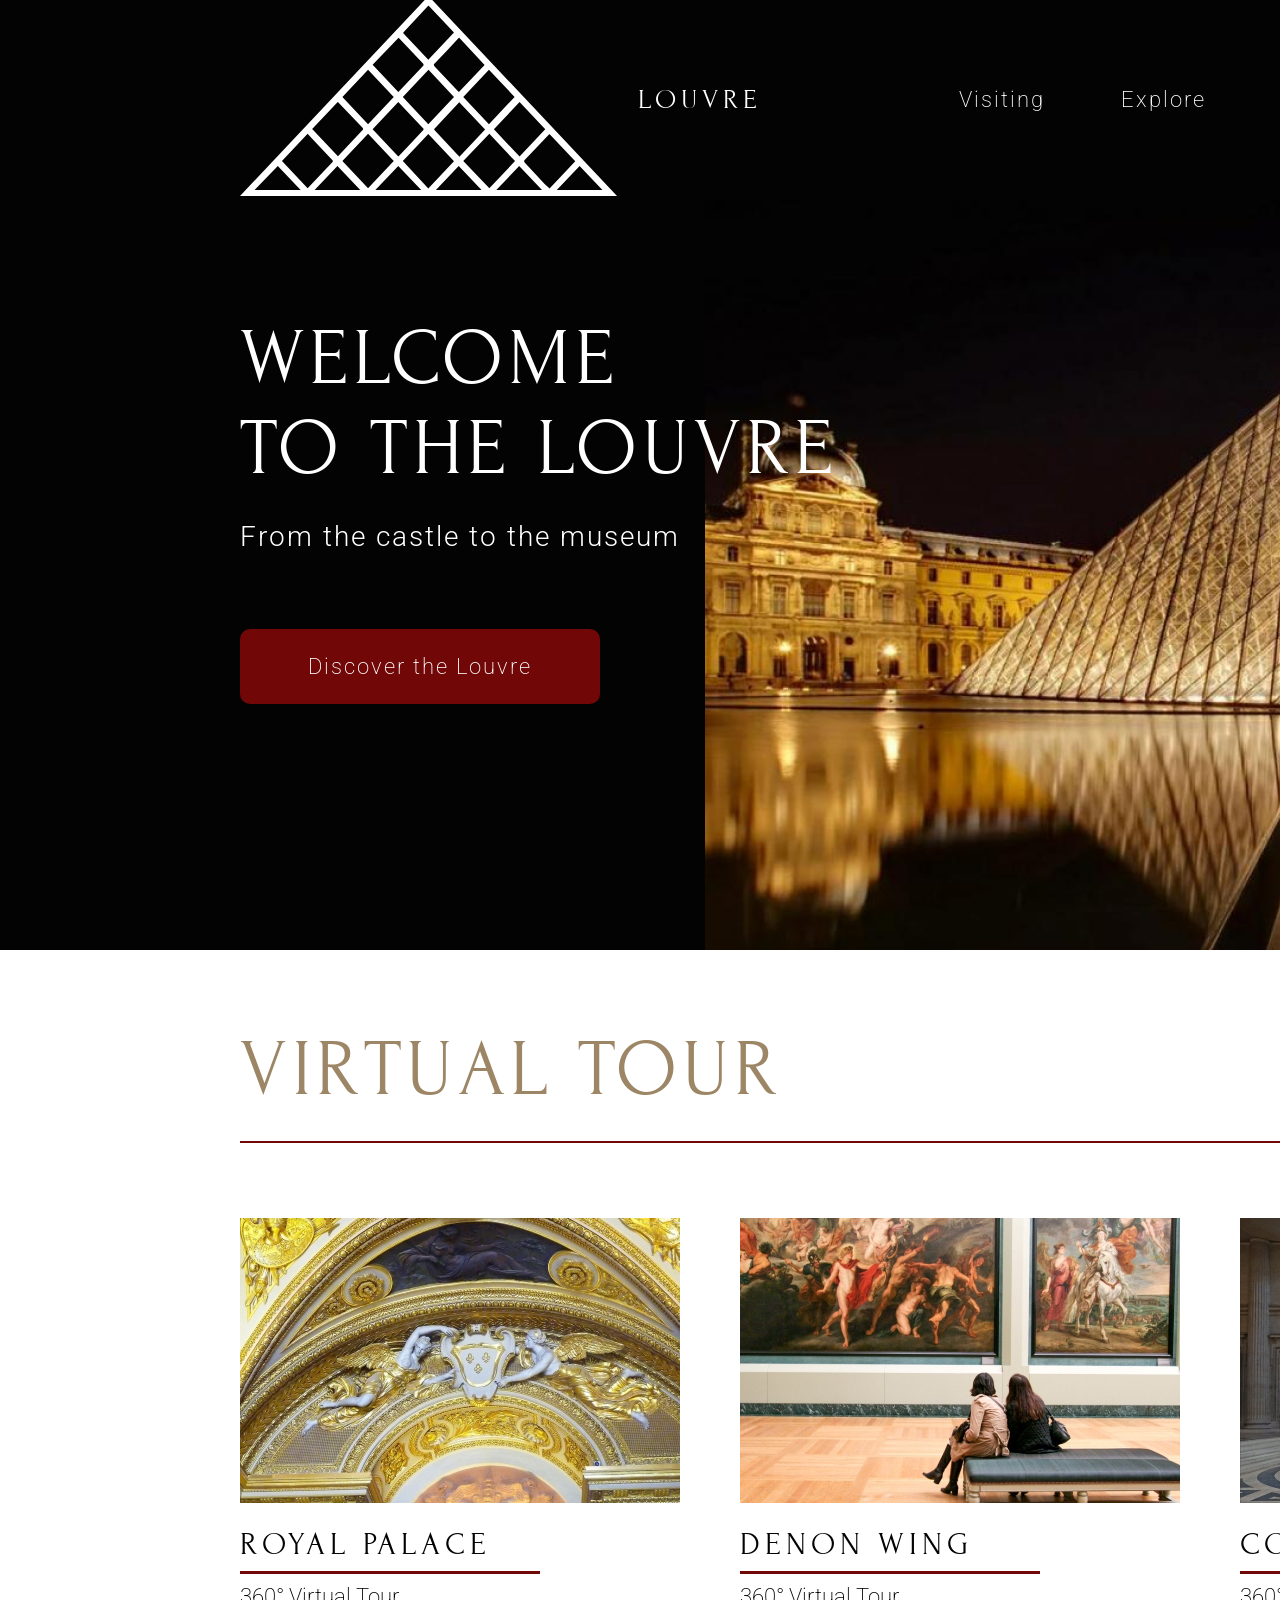
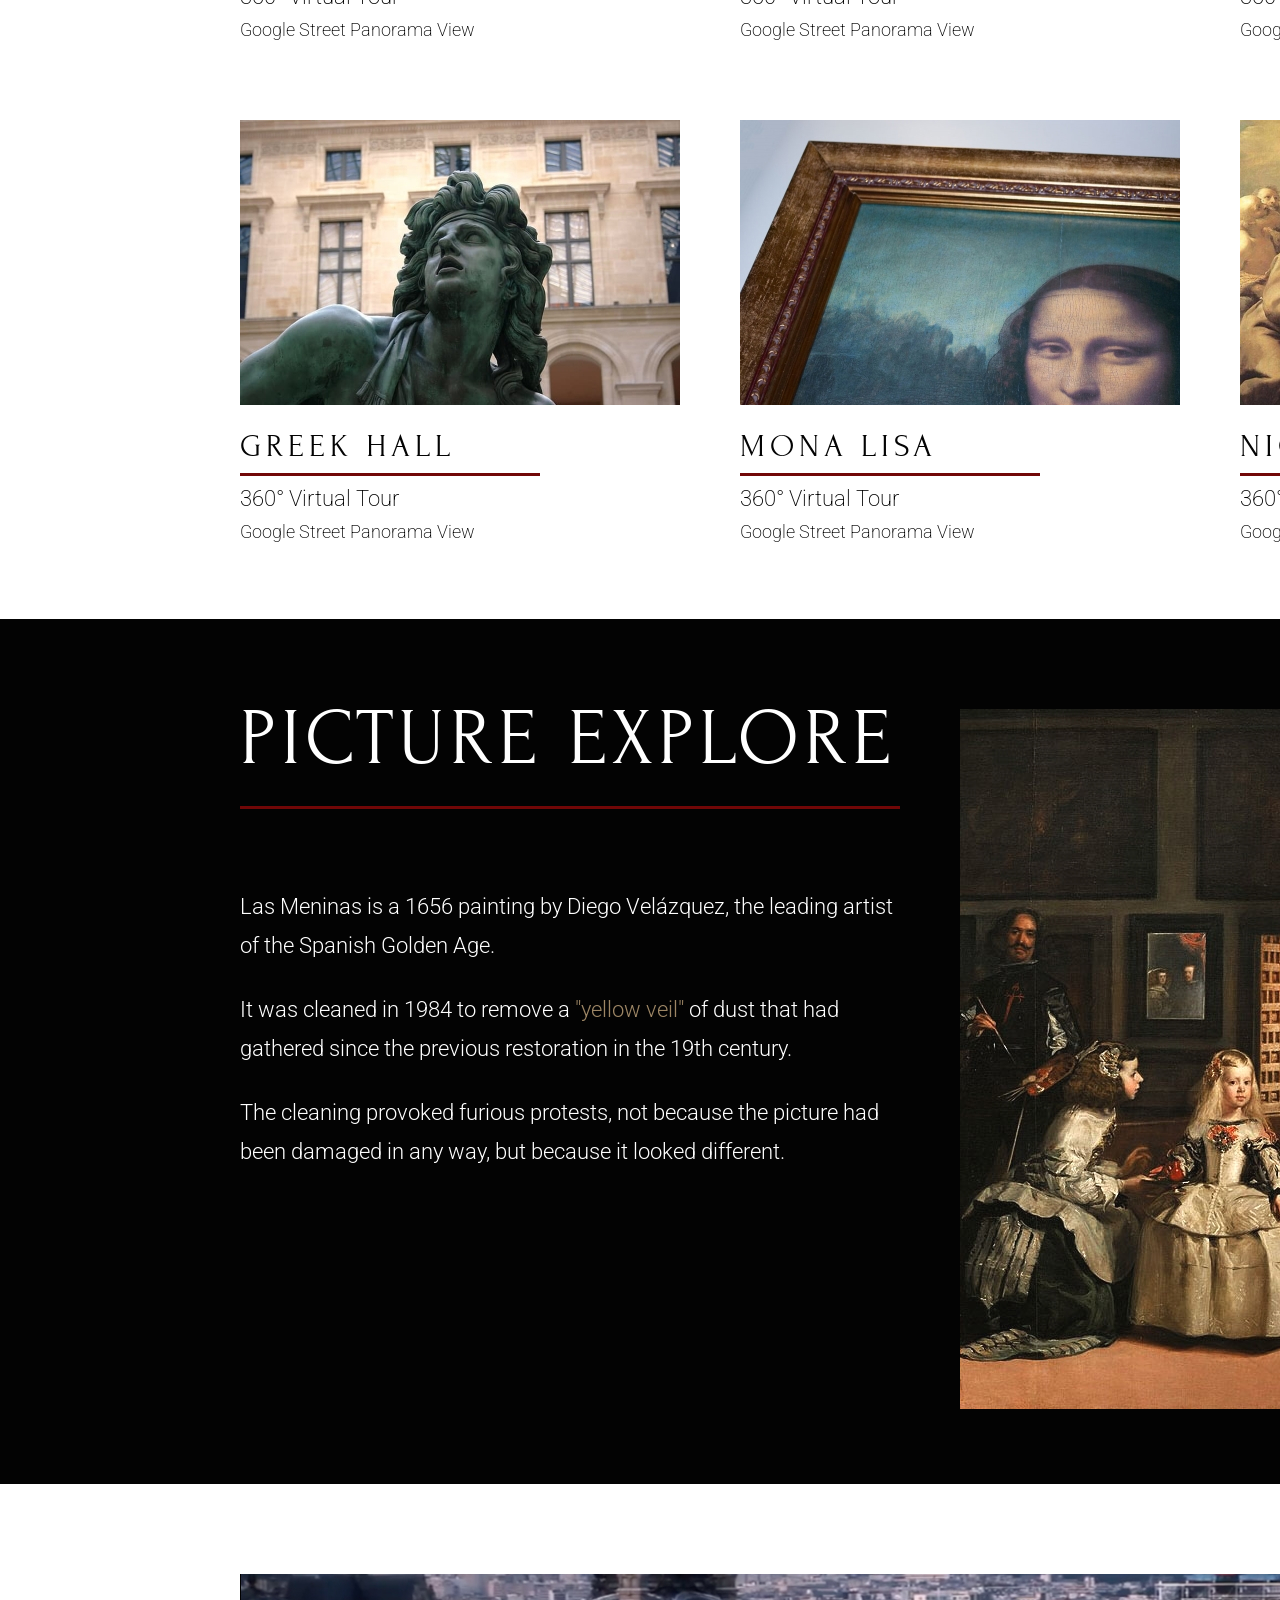
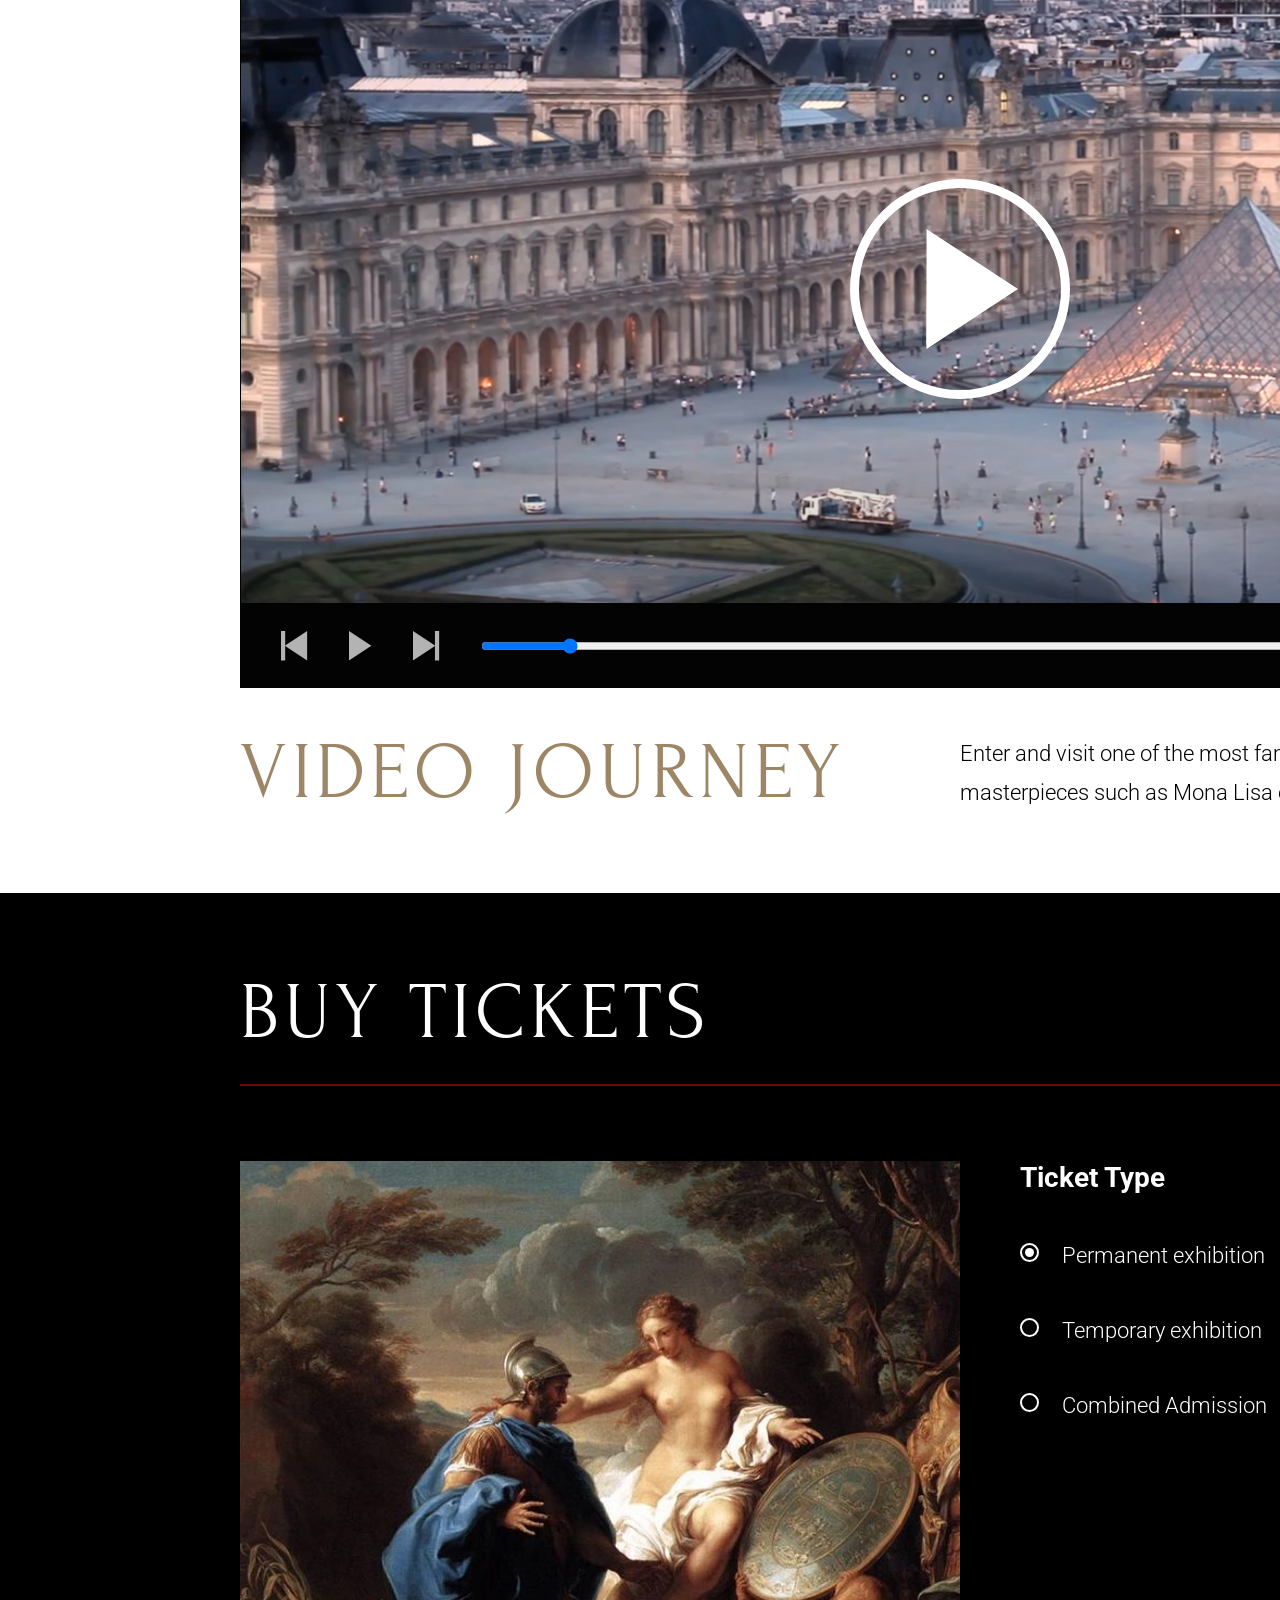
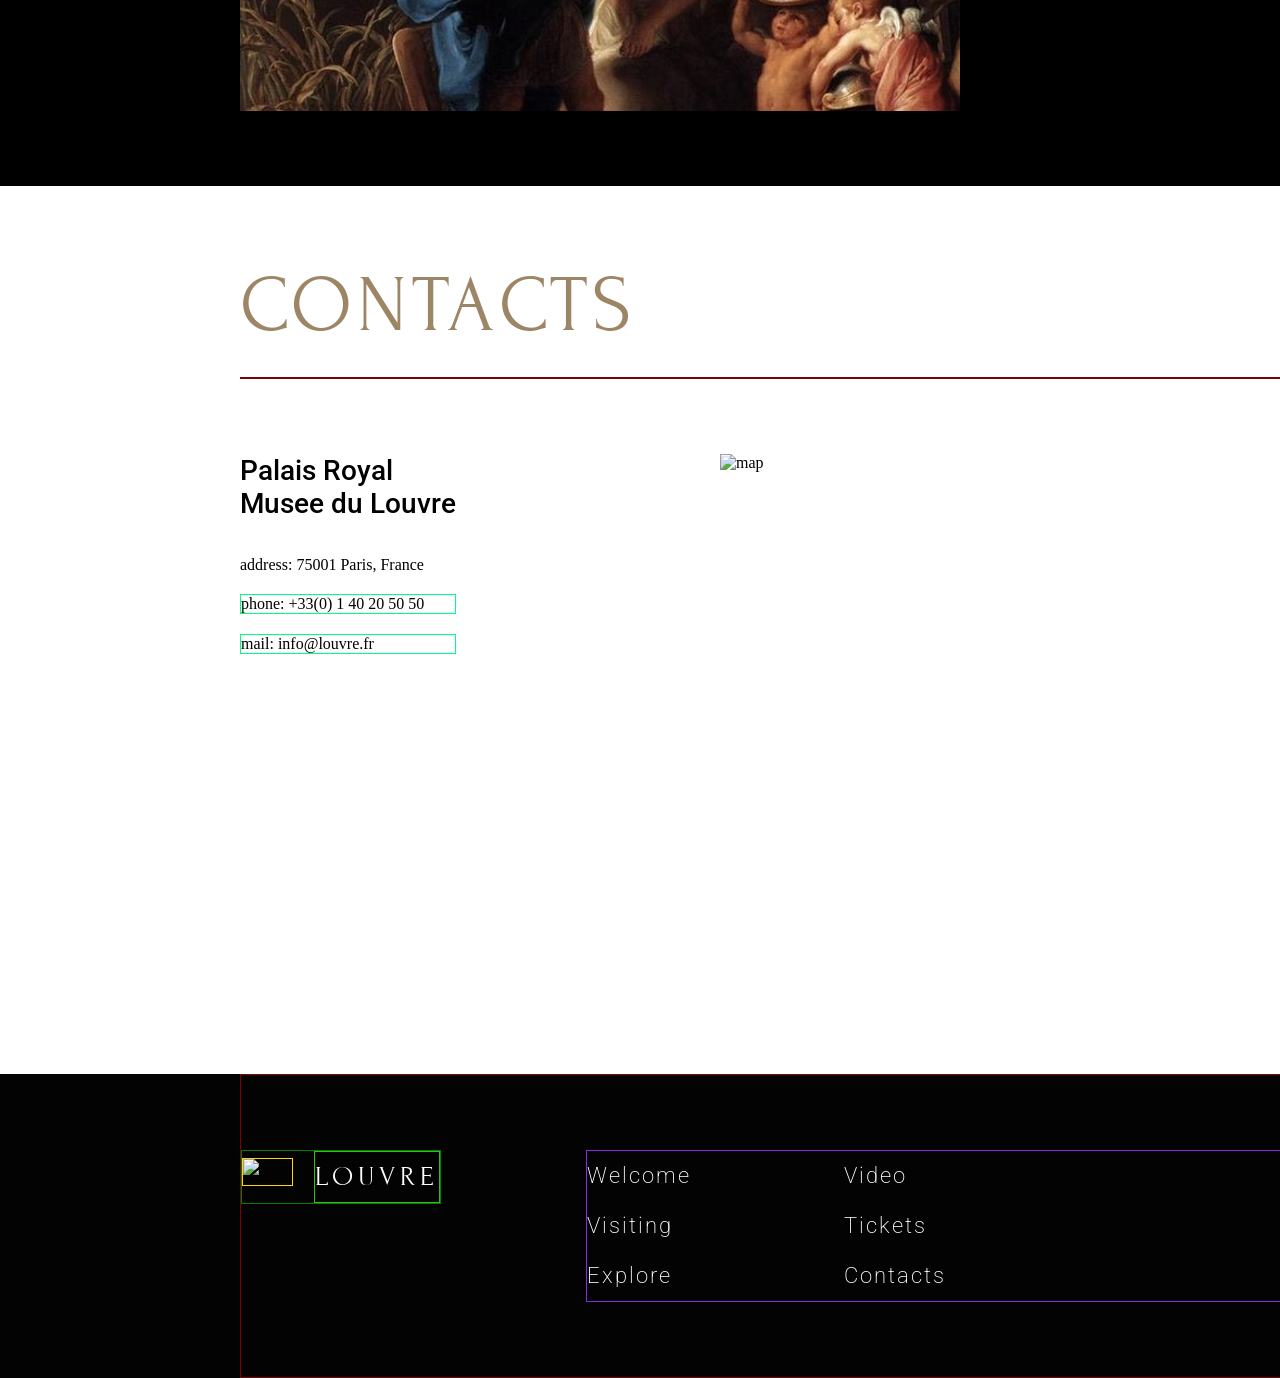
==== museum/index.html @ ba21b1f5 "Revert "Revert "feature: add progress bar & videocontrols"" This reverts commit cb0684a6bec712b46d8d" ====
<!DOCTYPE html>
<html lang="en">
<head>
    <meta charset="UTF-8">
    <meta http-equiv="X-UA-Compatible" content="IE=edge">
    <meta name="viewport" content="width=device-width, initial-scale=1.0">
    <title>Document</title>
    <link rel="stylesheet" href="style.css">
    <link rel="stylesheet" href="./script.js">
    <link rel="icon" href="./assets/favicon.svg">
    <link rel="preconnect" href="https://fonts.gstatic.com">
    <link href="https://fonts.googleapis.com/css2?family=Forum&display=swap" rel="stylesheet">
    <link href="https://fonts.googleapis.com/css2?family=Roboto:wght@100;200;300;500;700&display=swap" rel="stylesheet">
 
</head>
<body>
  <header >
      <div class="container">
          <div class="header-container-logo">
            <img src="./assets/svg/vector.svg" alt="img"></img> 
            <h1>louvre</h1>
            </div>
            <nav>
                <ul>
                    <li><a href="">Visiting</a></li>
                    <li><a href="">Explore</a></li>
                    <li><a href="">Video</a></li>
                    <li><a href="">Tickets</a></li>
                    <li><a href="">Contacts</a></li>
                </ul>
              </nav>
          </div>
      </div>
  </header>
    <main>
        <section class="welcome">
            <div class="container">
                <div class="welcome-left-block">
                    <div class="welcome-item">welcome</div>
                    <div class="to-the-louvre-item">to the louvre</div>
                    <div class="from-the-castle-item">From the castle to the museum</div>
                    <div class="button"><span>Discover the Louvre</span></div>
                </div>
            </div>       
                <div class="welcome-right-block"></div>
        </section>
        <section class="visiting">
            <div class="container">
                <div>
                    <h2 class="underline-title-long">virtual tour</h2>
                </div>
                <div class="visiting-virtual-tour">
                    <a href="royal-palace">
                        <img src="assets/img/visiting/Rectangle.jpg" alt="royal-palace">
                        <h3 class="underline-title-short">royal palace</h3>
                        <p>360° Virtual Tour</p>
                        <p>Google Street Panorama View</p>
                    </a>
                    <a href="denon-wing">
                        <img src="assets/img/visiting/Rectangle-1.jpg" alt="denon-wing">
                        <h3 class="underline-title-short">denon wing</h3>
                        <p>360° Virtual Tour</p>
                        <p>Google Street Panorama View</p>
                    </a>
                    <a href="colonnade-perrault">
                        <img src="assets/img/visiting/Rectangle-2.jpg" alt="colonnade-perrault">
                        <h3 >colonnade-perrault</h3>
                        <p>360° Virtual Tour</p>
                        <p>Google Street Panorama View</p>
                    </a>
                    <a href="greek-hall">
                        <img src="assets/img/visiting/Rectangle-3.jpg" alt="greek-hall">
                        <h3 class="underline-title-short">greek hall</h3>
                        <p>360° Virtual Tour</p>
                        <p>Google Street Panorama View</p>
                    </a>
                    <a href="mona-lisa">
                        <img src="assets/img/visiting/Rectangle-4.jpg" alt="mona-lisa">
                        <h3>mona lisa</h3>
                        <p>360° Virtual Tour</p>
                        <p>Google Street Panorama View</p>
                    </a>
                    <a href="night-palace">
                        <img src="assets/img/visiting/Rectangle-5.jpg" alt="night-palace">
                        <h3>night palace</h3>
                        <p>360° Virtual Tour</p>
                        <p>Google Street Panorama View</p>
                    </a>
                </div>
            </div>
        </section>
        <section class="explore">
            <div class="container">
                <div class="explore-container-text">
                    <h2  class="underline-title">picture explore</h2>
                    <p>
                        Las Meninas is a 1656 painting by Diego Velázquez, the leading artist of the Spanish Golden Age.
                    </p>
                    <p>
                        It was cleaned in 1984 to remove a <span>"yellow veil"</span> of dust that had gathered since the previous restoration in the 19th century.
                    </p>
                    <p>
                        The cleaning provoked furious protests, not because the picture had been damaged in any way, but because it looked different.
                    </p>
                </div>
                <div class="explore-container-img">
                    <img src="assets/img/pic_explore.jpg">
                </div>
            </div>
        </section>
        <section class="video">
            <div class="container">
                <div class="video-block">
                    <video src="./assets/video/video.mp4" poster="assets/img/video.jpg" control="controls">
                    </video>
                    <div class="video-block-icon-play">
                        <div class="video-block-icon-play-wraper">
                            <img src="./assets/svg/triangle_for_play_mp4.svg" alt="play">
                        </div>
                    </div>
                    <div class="video-block-controls">
                            <div class="back video-item">
                                <img src="./assets/svg/video_controls/triangle_back.svg" alt="triangle_back">
                            </div>
                            <div class="play video-item">
                                <img src="./assets/svg/video_controls/triangle_play.svg" alt="triangle_play">
                            </div>
                            <div class="forward video-item">
                                <img src="./assets/svg/video_controls/triangle_forward.svg" alt="triangle_forward">
                            </div>
                            <input type="range" value="10" min="0" max="100" step="1" class="progress video-item">
                            <div class="video-item">
                                <img src="./assets/svg/video_controls/volume_icon.svg" alt="volume_icon">
                            </div>
                            <input type="range" value="20" min="0" max="100" step="1" class="progress volume video-item">
                            <div class="fullscreen video-item">
                                <img src="./assets/svg/video_controls/fullscreen_icon.svg" alt="fullscreen_icon">
                            </div>
                    </div>
                    <div class="video-container-text">
                        <h2>video journey</h2>
                        <p>
                            Enter and visit one of the most famous museums in the world and enjoy masterpieces such as Mona Lisa or Hammurabi's Code
                        </p>
                    </div>
                </div>
            </div>
        </section>
        <section class="tickets">
            <div class="container">
                <h2 class="underline-title-long">buy tickets</h2>
                <div class="container-buy-tickets">
                    <img src="assets/img/pic_tickets.jpg" alt="pic_tickets">
                    <div class="container-buy-tickets-radio">
                    <p>Ticket Type</p>
                        <label class="container-buy-tickets-radio-container">Permanent exhibition
                            <input type="radio" checked="checked" name="radio">
                            <span class="checkmark"></span>
                        </label>
                        <label class="container-buy-tickets-radio-container">Temporary exhibition
                            <input type="radio" name="radio">
                            <span class="checkmark"></span>
                        </label>
                        <label class="container-buy-tickets-radio-container">Combined Admission
                            <input type="radio" name="radio">
                            <span class="checkmark"></span>
                        </label>
                    </div>
                    <div class="container-buy-tickets-amount">
                        <p>Amount</p>
                        <div class="input-tickets-amount-wrap">
                            <p class="container-buy-tickets-amount-age">Basic 18+</p>
                            <div class="input-tickets">
                                <div class="input-tickets-1"><span>-</span></div>
                                <div class="input-tickets-1"><span>1</span></div>
                                <div class="input-tickets-1"><span>+</span></div>
                            </div>
                        </div>
                        <div class="input-tickets-amount-wrap">
                            <p class="container-buy-tickets-amount-age senior">Senior 65+</p>
                            <div class="input-tickets">
                                <div class="input-tickets-1"><span>-</span></div>
                                <div class="input-tickets-1"><span>1</span></div>
                                <div class="input-tickets-1"><span>+</span></div>
                            </div>
                        </div>
                        <p class="container-buy-tickets-amount-total">Total €220</p>
                    </div>
                </div>
            </div>
        </section>
        <section class="contacts">
            <div class="container">
                <h2 class="underline-title-long">Contacts</h2>
                <div class="contacts-container-wrap">
                    <div class="contacts-container-adress">
                        <p class="contacts-container-adress-heading">Palais Royal</p>
                        <p class="contacts-container-adress-heading">Musee du Louvre</p>
                        <p class="contacts-container-adress-text">address: 75001 Paris, France</p>
                        <p class="contacts-container-adress-text">phone: +33(0) 1 40 20 50 50</p>
                        <p class="contacts-container-adress-text">mail: info@louvre.fr</p>
                    </div>
                    <div class="contacts-container-map">
                        <img src="/assets/img/map.jpg" alt="map">
                    </div>
                </div>
            </div>
        </section>
    </main>
</body>
    <footer>
        <div class="container">
            <div class="footer-container-wraper">
                <div class="footer-container-logo">
                    <img src="/assets/svg/vector.svg" alt="img"></img>
                    <p class="footer-container-logo-text">louvre</p>
                </div>
                <div class="footer-container-nav">
                    <ul class="footer-container-nav-item-1">
                        <li><a href="">Welcome</a></li>
                        <li><a href="">Visiting</a></li>
                        <li><a href="">Explore</a></li>
                    </ul>
                    <ul class="footer-container-nav-item-2">
                        <li><a href="">Video</a></li>
                        <li><a href="">Tickets</a></li>
                        <li><a href="">Contacts</a></li>
                    </ul>
                <div class="footer-socials">
                    <ul>
                        <li>
                            <a href="#" class="footer-socials-icons">
                                <img src="./assets/svg/socials/Vector-youtube.svg" alt="Youtube">
                            </a>
                        </li>
                        <li>
                            <a href="#" class="footer-socials-icons">
                                <img src="./assets/svg/socials/Vector-instagram.svg" alt="Instagram">
                            </a>
                        </li>
                        <li>
                            <a href="#" class="footer-socials-icons icons">
                                <img src="./assets/svg/socials/Vector-facebook.svg" alt="Facebook">
                            </a>
                        </li>
                        <li>
                            <a href="#" class="footer-socials-icons">
                                <img src="./assets/svg/socials/Vector-twitter.svg" alt="Twitter">
                            </a>
                        </li>
                        <li>
                            <a href="#" class="footer-socials-icons">
                                <img src="./assets/svg/socials/Vector-pinterest.svg" alt="Pinterest">
                            </a>
                        </li>
                    </ul>

                </div>
            </div>
        </div>
    </footer>
</html>
---- museum/style.css ----
/* 
Лучший ответ: 
shift + alt + A */

* {
    margin: 0;
    padding: 0;
}
/* @font-face{
  font-family: Roboto;
  src: url(assets/fonts/Forum/Forum.ttf);
}
@font-face {
  font-family: Roboto;
  src: url("assets/fonts/Forum/Forum.ttf");
  font-weight: 100;
} */
@import url('https://fonts.googleapis.com/css2?family=Forum&display=swap');


html{
  scroll-behavior: smooth;
}

h1{
  margin: auto 0 auto 21px;
  font-family: Forum;
  color: #FFFFFF;
  font-weight: 400;
  font-size: 28px;
  letter-spacing: 5px;
  line-height: 50px;
  text-transform: uppercase;
}
h2{
  font-family: Forum;
  font-style: normal;
  font-weight: normal;
  font-size: 80px;
  line-height: 90px;
  letter-spacing: 5px;
  text-transform: uppercase;
  margin: 75px 0 103px 0;
}
a{
  text-decoration: none;
  color: #FFFFFF;
}
.container{
  margin: 0 auto;
  
  max-width: 1440px;
}
ul li{
  list-style: none;
}
body{
    width: 1920px;
    display: flex;
    flex-direction: column;
    text-align: center;

}
header{
  height: 200px;
  display: flex;
  flex-direction: row;
  background-color: #030303; 
  
  /* margin-top: -1px; */
}
header .container{
  display: flex;
  flex-direction: row;
}

.header-container-logo{
  display: flex;
  flex-direction: row;
  
}
.header-container-logo img{
  position: relative;
  bottom: 4px;
}
.logo{
  /* margin-left: 240px; */
  width: 49px;
  height: 26px;
  position: relative;
  bottom: 5px;
  border: 1px solid gold;
}

nav{
  display: flex;
  margin-left: 525px;
  align-items: center;
}
 nav > ul{
  list-style-type: none;
  font-family: Roboto;
  color: #FFFFFF;
  font-weight: 200;
  font-size: 22px;
  /* border: 1px solid blue; */
  line-height: 50px;
  display: flex;
  justify-content: space-between;
}

nav > ul > li{
  display: inline;
  margin-left: 76px;
  /* margin-left: 65px; */
  letter-spacing: 2px;
  

}
.header-container-logo ul li{
   margin-left: -0.25em;
}
ul li:first-child { 
  margin-left: 0;
}

/* <!------------ welcome-section -------------> */

.welcome{
  width: 100%;
  margin: 0 auto;
  background-color:#030303;
}

.welcome-left-block{

  font-family: Forum;
  color: #FFFFFF;
  text-align:left;
  font-weight: 400;
  font-size: 80px;
  font-style: normal;
  line-height: 90px;
  letter-spacing: 5px;
  text-transform: uppercase;
  padding-top: 114px;
  position: absolute;
}

.from-the-castle-item{
  font-family: Roboto;
  color: #FFFFFF;
  text-align:left;
  margin-top: 26px;
  font-weight: 300;
  font-size: 28px;
  letter-spacing: 2px;
  line-height: 33px;
  text-transform: none;
}
.container .button{
  width: 360px;
  height: 75px;
  cursor: pointer;
  font-family: Roboto;
  color: #FFFFFF;
  text-align: center;
  font-weight: 200;
  font-style: normal;
  font-size: 22px;
  line-height: 75px;
  letter-spacing: 2px;
  text-transform: none;
  background-color: #710707;
  border-radius: 10px;
  margin-top: 76px;
}

.welcome-right-block{
  /* width: 705px; */
  width: 1215px;
  height: 750px;
  background-image: url("assets/img/background.jpg");
  background-repeat: no-repeat;
  /* background-position: 705px right; */
  font-family: Roboto;
  color: #FFFFFF;
  margin-left: 705px;
}
.container{
  margin: 0 auto;
  width: 1440px;
  max-width: 1440px;
  display: flex;
  flex-direction: column;

}
.container div{
  text-align: left ;
}

/* section VIRTUAL TOUR */
.visiting .container{
  margin-bottom: 74px;
}
.visiting .container h2 {
  color: #9D8665;
}
.visiting-virtual-tour{
  justify-content: space-between;
  display: flex;
  row-gap: 77px ;
  flex-wrap: wrap;
  width: 1440px;
}

.visiting-virtual-tour div{
  
  height: 440px;
  width: 285px;
  flex-basis: 285px;
  
}
.underline-title-long{
  width: 100%;
  
  position: relative;
  text-align: left;
}
.underline-title-long::after{
  position: absolute;
  content: "";
  height: 2px;
  left: 0px;
  right: 0px;
  bottom: -28px;
  background-color: #710707; 
}
.visiting-virtual-tour a{
  color: #030303;
  text-transform: uppercase;
  font-family: Forum;
  font-style: Regular;
  font-size: 32px;
  line-height: 35px;
  line-height: 100%;
  vertical-align: Top;
  letter-spacing: 5px;
}
.visiting-virtual-tour p{
  margin-top: 22px;
  text-transform: none;
  font-family: Roboto;
  font-size: 22px;
  font-style: normal;
  font-weight: 200;
  line-height: 26px;
  letter-spacing: 0em;
  text-align: left;
}
.visiting-virtual-tour a p:last-child{
  font-size: 18px;
  margin-top: 7px;
}
.visiting-virtual-tour h3{
  margin-top: 18px;
  position: relative;
  font-family: Forum;
  font-size: 32px;
  font-style: normal;
  font-weight: 400;
  line-height: 35px;
  letter-spacing: 5px;
  
}
.visiting-virtual-tour h3:after{
  display: block;
  content: "";
  width: 300px;
  height: 3px;
  margin-top: 9px ;
  position: absolute;
  background-color: #710707;

}
.ul li{
  float: left;
  width: 40%;
}

/* section PICTURE EXPLORE */

.explore{
  background-color: #030303;
}

.explore .container{
  display: flex;
  flex-direction: row;
  justify-content: right;
  line-height: 38px;
}
.explore-container-text{
  line-height: 39px;
}
.explore-container-text h2{
  color: #FFFFFF;
}
.explore-container-text span{
  color: #9D8665;
}
.underline-title {
  position: relative;
  width: 660px;
}
.underline-title::after {
  content: "";
  position: absolute;
  bottom: -25px;
  left: 0;
  right: 0;
  height: 3px;
  background-color: #710707;
}

.explore-container-text p{
  padding-right: 61px;
  margin-bottom: 25px;
  font-family: Roboto;
  font-size: 22px;
  font-style: normal;
  font-weight: 300;
  letter-spacing: 0em;
  text-align: left;
  color: #FFFFFF;
}
.explore-container-img{
  height: 700px;
  width: 720px;
  margin: 90px 0 75px 0;

}

/* section VIDEO */
.video .container{
  margin-top: 90px; 
 /*  margin-bottom: 75px; */
}
.video-block{
  width: 100%;
  position: relative;
  font-size: 0;
/*   height: calc(629px + 85px); */
}
.video-block-icon-play{
  display: flex;
  justify-content: space-around;
  align-items: center;
  position: absolute;
  margin-top: -629px;
  /* margin-top: -632px; */
  height: 629px;
  width: 100%;
}

/* controls for video */

.video-block-controls{
  width: 100%;
  height: 85px;
  background-color: #030303;
  display: flex;
  align-items: center;
  flex-direction: row;
  font-size: 0;
}
.video-block-controls .video-item{
  margin-left: 41px;
}
.video-item:hover{
  filter: brightness(150%);
}
.progress {
  width: 810px;
  background: linear-gradient(to right, #82CFD0 0%, #82CFD0 40%, #fff 40%, #fff 100%);
  border: solid 2px #82CFD0;
  border-radius: 8px;
  height: 8px;
  
  outline: none;
  transition: background 450ms ease-in;

  /* -webkit-appearance: none; */
}

.progress::-webkit-slider-thumb {
  width: 15px;
  height: 15px;
  border-radius: 50%;
  -webkit-appearance: none;
  cursor: ew-resize;
  background: #434343;
}
.volume{
  width: 155px;
  margin-left: 48px;
}
.fullscreen{
  margin-left: 48px;
}
.video-block-icon-play-wraper{
  position: static;
  display: flex;
  justify-content: center;
  align-items: center;
  width: 220px;
  height: 220px;
  border-radius: 50%;
  box-sizing: border-box;
  border: 9px solid #FFFFFF;
}

.video-block-icon-play-wraper img{
  position: relative;
  left: 12px;
}
.video-container-text{
  display: flex;
  flex-direction: row;
  justify-content: space-between;
  margin-top: 40px;
  margin-bottom: 75px;
}
.video .container .video-container-text h2{
  margin: 0;
  color:#9D8665;
}

.video-container-text p {
  font-family: Roboto;
  font-size: 22px;
  font-style: normal;
  font-weight: 300;
  line-height: 39px;
  letter-spacing: 0em;
  text-align: left;
  margin: auto 0;
  width: 50%;
}
.tickets {
  background-color: black;
}
.container h2{
  color: #FFFFFF;
}
.container-buy-tickets{
  display: flex;
  flex-direction: row;
}
.container-buy-tickets img{
  width: 720px;
  height: 550px;
  margin-bottom: 75px;
}

.container-buy-tickets p{
  font-family: Roboto;
  font-size: 28px;
  font-style: normal;
  font-weight: 700;
  line-height: 33px;
  letter-spacing: 0em;
  text-align: left;
}

 /* radio-button */

.container-buy-tickets-radio{
  margin-left: 60px;
  color: #FFFFFF;
  padding-right: 215px;
}

.container-buy-tickets-radio-container{
  display: inline-block;
  position: relative;
  padding-left: 42px;
  margin-top: 49px;
  cursor: pointer;
  font-family: Roboto;
  font-size: 22px;
  font-style: normal;
  font-weight: 300;
  line-height: 26px;
  text-align: left;
  
}

.container-buy-tickets-radio-container input{
  position: absolute;
  opacity: 0;
  cursor: pointer;
}

.checkmark{
  position: absolute;
  top: 0px;
  left: 0px;
  height: 15px;
  width: 15px;
  background-color: #030303;
  border: 2px solid #FFFFFF;
  border-radius: 50%;
}

.container-buy-tickets-radio-container:hover input ~ .checkmark{
  background-color: rgb(50, 50, 50);
}
.container-buy-tickets-radio-container input:checked ~ .checkmark{
  background-color: #030303;
}
.checkmark:after{
  content: "";
  position: absolute;
  display: none;
}
.container-buy-tickets-radio-container input:checked ~.checkmark:after{
  display: block;
}

.container-buy-tickets-radio-container .checkmark::after {
  top: 3px;
	left: 3px;
	width: 9px;
	height: 9px;
	border-radius: 50%;
	background: #FFFFFF
}

.container-buy-tickets-amount{
  display: flex;
  flex-direction: column;
  /* align-items: flex-end; */
  position: relative;
  width: 175px;
  /* margin-left: 215px; */
  
  color: #FFFFFF;
  cursor: pointer;
  font-family: Roboto;
  font-size: 22px;
  font-style: normal;
  font-weight: 300;
  line-height: 26px;
  text-align: left;
}
.input-tickets-amount-wrap{
  display: flex;
  flex-direction:column ;
  align-items: flex-end;
}
.container-buy-tickets-amount > p{
  font-family: Roboto;
  font-size: 28px;
  font-style: normal;
  font-weight: 700;
  line-height: 33px;
  letter-spacing: 0em;
  text-align: right;
}
.container-buy-tickets-amount-age {
  width: 100%;
  margin-left: 20px;
}
p.container-buy-tickets-amount-age {
  font-family: Roboto;
  font-size: 22px;
  font-style: normal;
  font-weight: 300;
  line-height: 26px;
  letter-spacing: 0em;
  
  margin-top: 11px;
  text-align: left;
}
p.senior{
  margin-top: 35px;
}
.input-tickets{
  display: flex;
  flex-direction: row;
  justify-content: space-between;
  align-items: center;
  width: 150px;
  height: 50px;
  margin-top: 14px;
  padding: 0 14px 0 14px;
  border: 3px solid #FFFFFF;
  box-sizing: border-box;
}
.container-buy-tickets-amount-total{
  margin-top: 50px;
  letter-spacing: 2px;
}
.container-buy-tickets-amount-button{
  width: 175px;
  height: 50px;
  margin-top: 50px;
  background-color: #FFFFFF;
}

/* contacts */

.contacts .container h2{
  color:#9D8665;
}
.contacts-container-wrap{
  display: flex;
  flex-direction: row;
  justify-content: space-between;
  
}

.contacts-container-adress-heading{
  font-family: Roboto;
  font-size: 28px;
  font-style: normal;
  font-weight: 500;
  line-height: 33px;
  letter-spacing: 0em;
  text-align: left;
}
.contacts-container-adress-text {
  margin-top: 36px;
}
.contacts-container-adress-text ~ p{
  margin-top: 20px;
  border: 1px solid springgreen;
}
.contacts-container-map{
  width: 960px;
  height: 620px;
}
/* footer */
footer{
  background-color: #030303;
}
.footer-container-wraper {
  background-color:#030303;
  display: flex;
  flex-direction: row;
  align-items: flex-start;
  padding: 75px 0 75px 0;
  border: 1px solid rgb(128, 0, 0);

}
.footer-container-nav{
  display: flex;
  flex-direction: row;
  
  font-family: Roboto;
  font-size: 22px;
  font-style: normal;
  font-weight: 200;
  line-height: 50px;
  letter-spacing: 2px;
  text-align: left;
  color: #FFFFFF;
  border: 1px solid red;
  
}
.footer-container-logo{
  
  display: flex;
  flex-direction: row;
  align-items: center;
  justify-content: flex-start;
  font-family: Forum;
  font-size: 28px;
  font-style: normal;
  font-weight: 400;
  line-height: 50px;
  letter-spacing: 5px;
  text-align: left;
  color: #FFFFFF;
  text-transform: uppercase;
  border: 1px solid green;
}
.footer-container-logo-text{
  border: 1px solid rgb(53, 190, 25);
  margin-left: 21px;
}
.footer-container-logo img {
  border: 1px solid gold;
  width: 49px;
  height: 26px;
  line-height: 50px;
  position: relative;
  bottom: 5px;
}
.footer-container-nav {
  margin-left: 145px;
  border: 1px solid blueviolet
}
.footer-container-nav-item-2 {
  margin-left: 153px;
}
/* ========================================== */
.footer-socials{
  width: 336px;
  margin-left: 398px;
  border: 1px solid rgb(233, 236, 10);
  display: flex;
  /* justify-content: flex-end; */
}
.footer-socials ul {
  display: flex;
  flex-direction: row;
  align-items: flex-end;
}
.footer-socials ul li {
  margin-left: 24px;
  white-space: nowrap;
}
.footer-container-wraper ul li:first-child{
  margin-left: 0px;
}
.footer-socials ul li a{
  display: inline-flex;
  justify-content: center;
  align-items: center;
  
}
.footer-socials-icons{
  
  border: 1px solid #666666;
  border-radius: 50%;
  box-sizing: border-box;
 
  height: 48px;
  width: 48px;
}
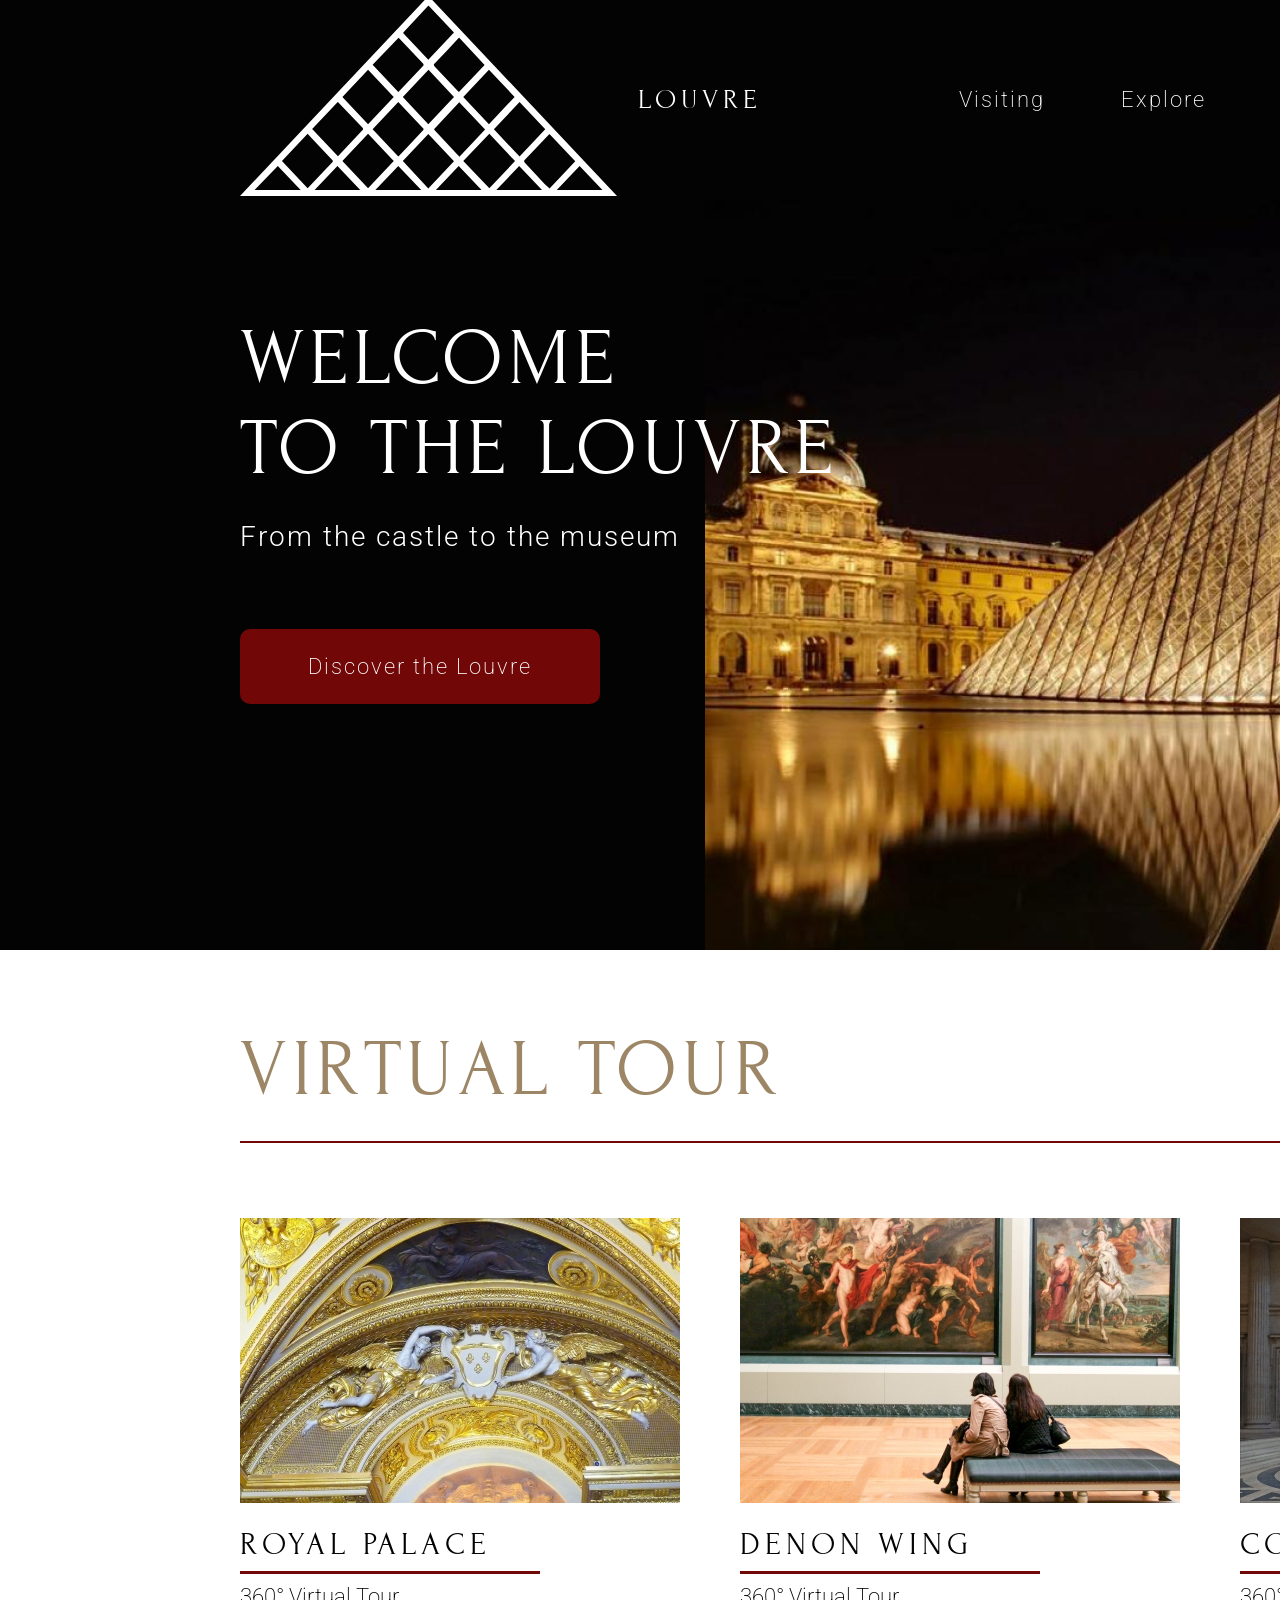
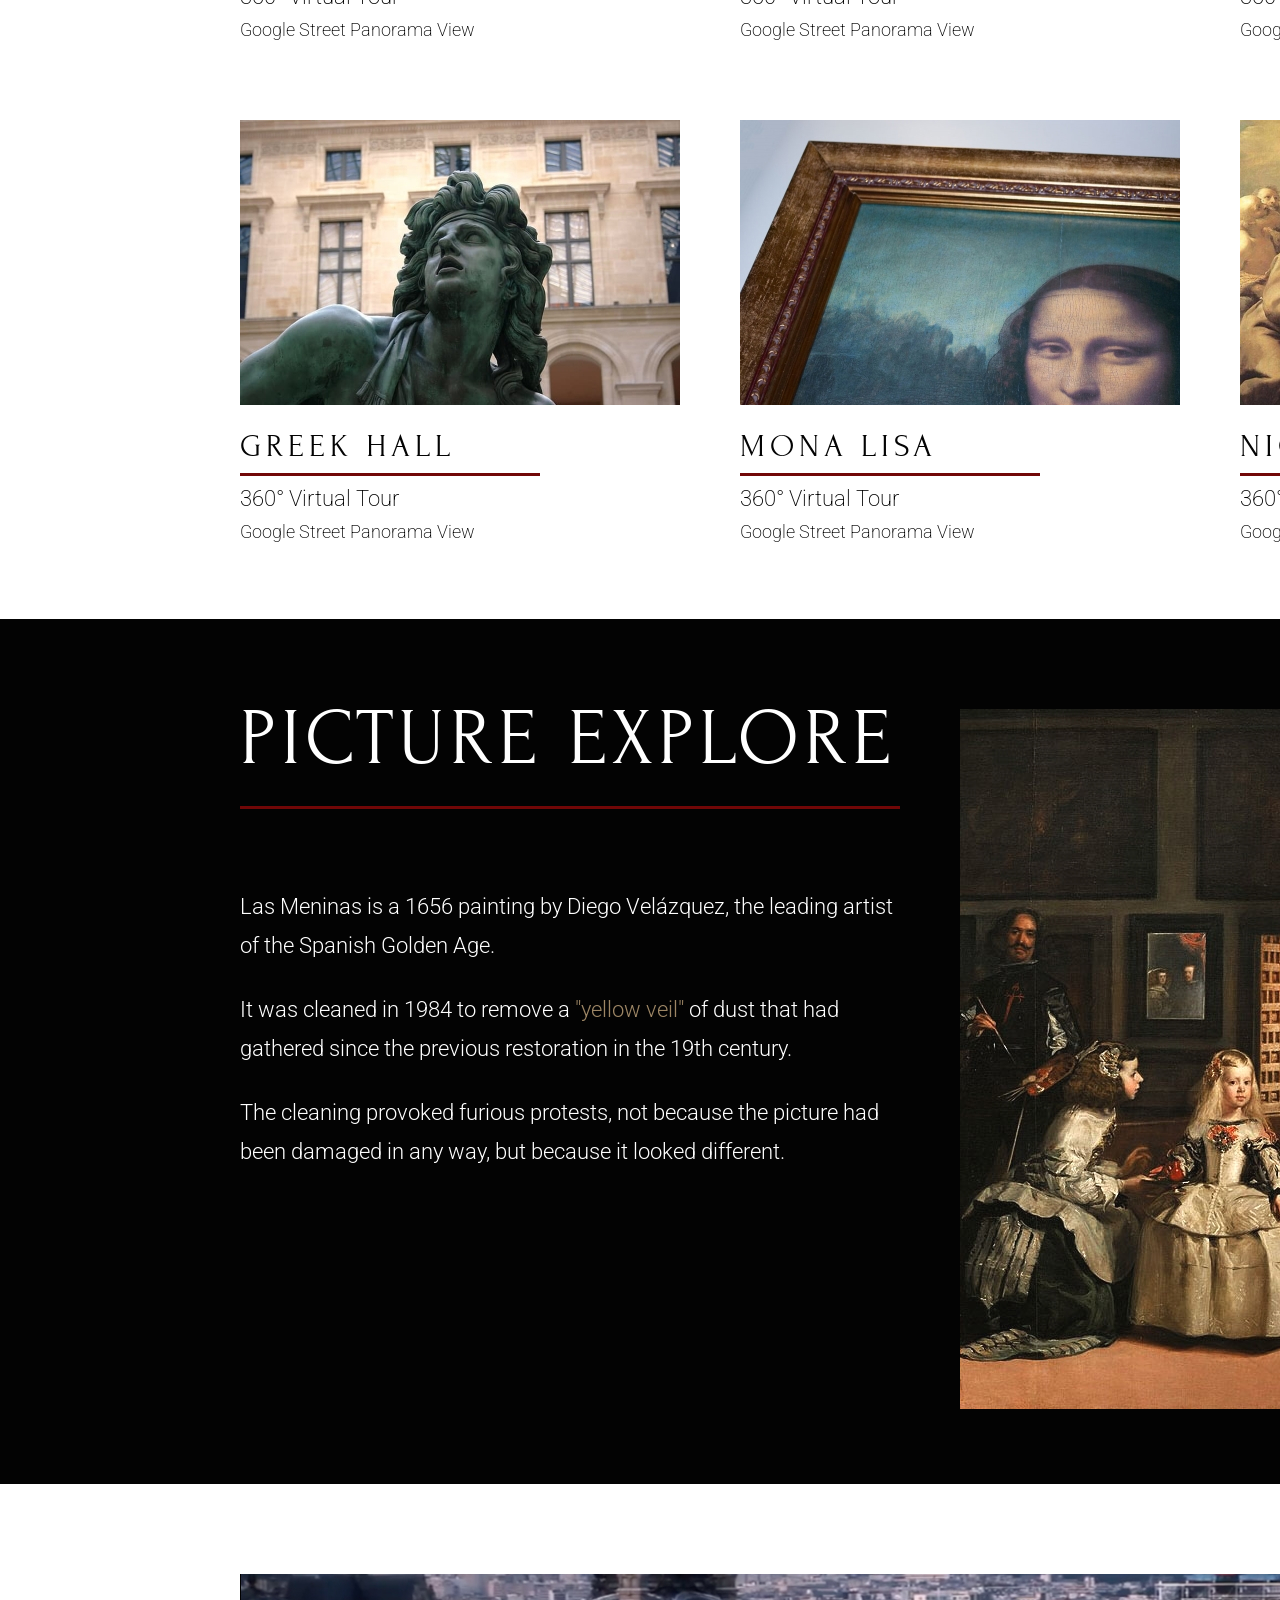
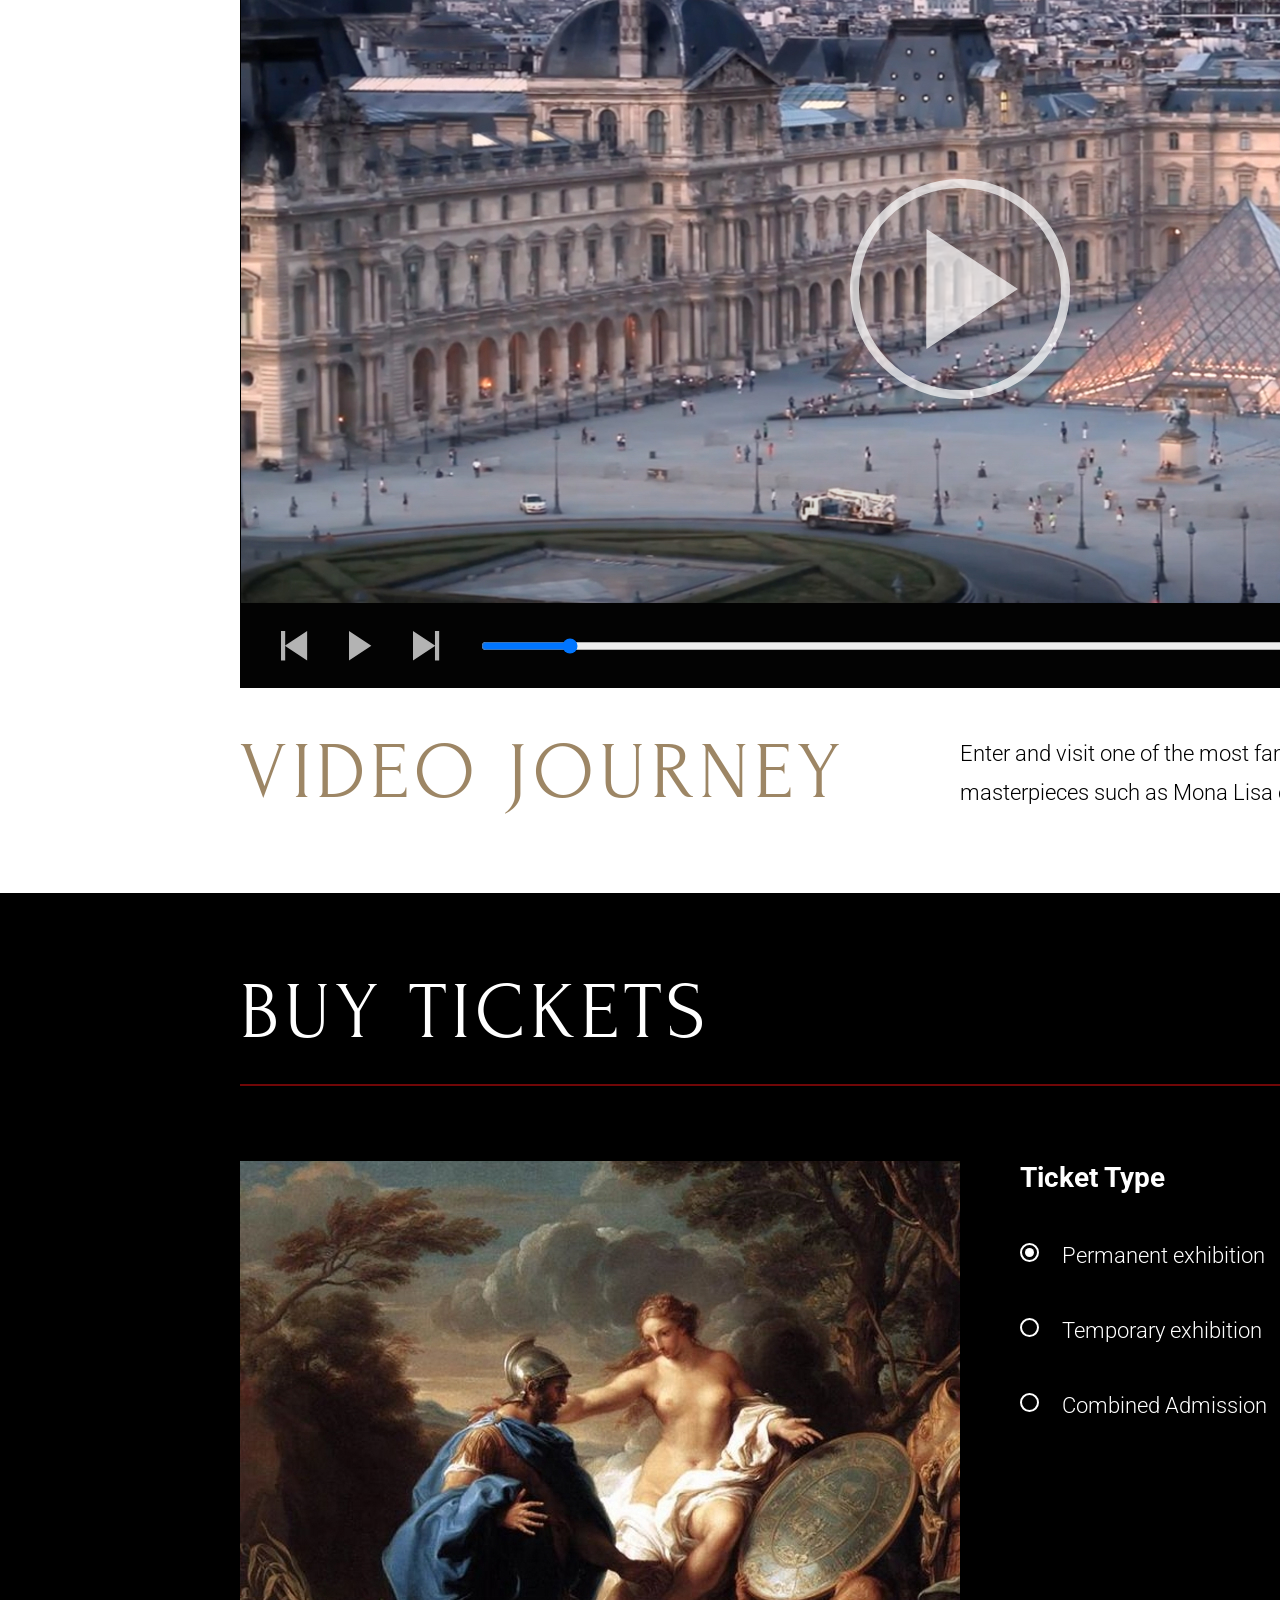
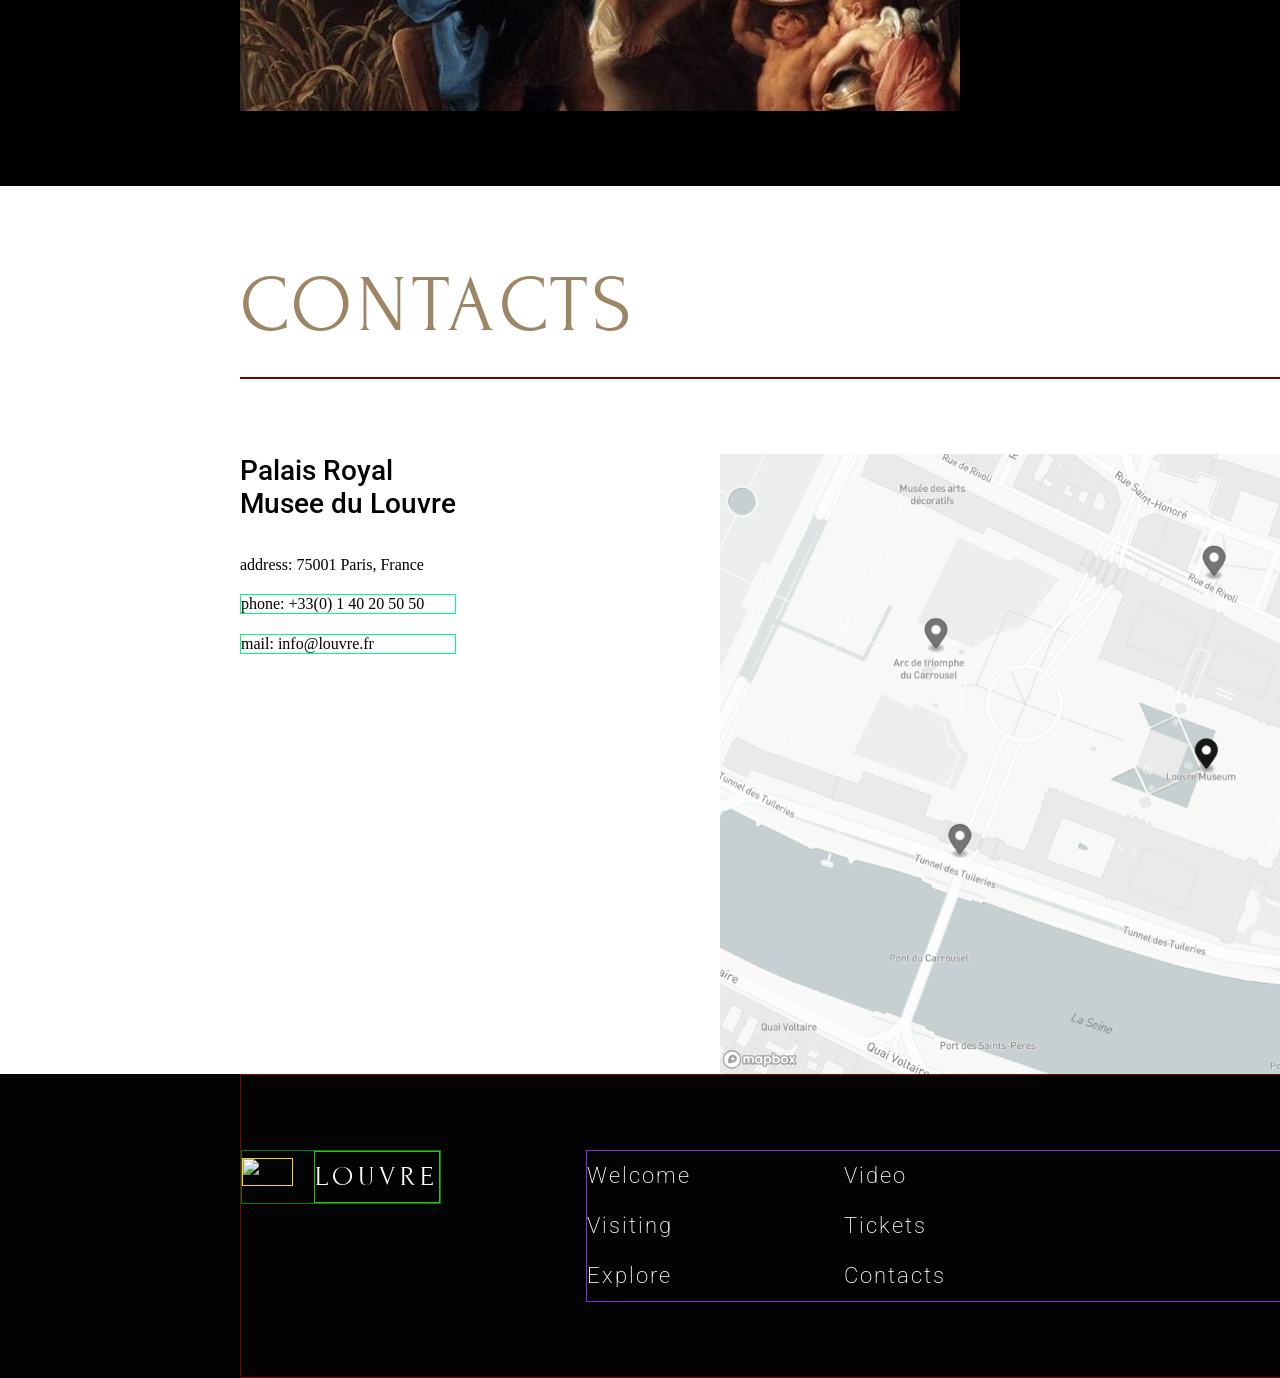
==== commit cd1c6786: "fix: links: footer-logo map.jpg" ====
--- a/museum/index.html
+++ b/museum/index.html
@@ -201,7 +201,7 @@
                         <p class="contacts-container-adress-text">mail: info@louvre.fr</p>
                     </div>
                     <div class="contacts-container-map">
-                        <img src="/assets/img/map.jpg" alt="map">
+                        <img src="./assets/img/map.jpg" alt="map">
                     </div>
                 </div>
             </div>
--- a/museum/style.css
+++ b/museum/style.css
@@ -418,8 +418,11 @@
   border-radius: 50%;
   box-sizing: border-box;
   border: 9px solid #FFFFFF;
-}
-
+  opacity: 0.7;
+}
+.video-block-icon-play-wraper:hover{
+  opacity: 1;
+}
 .video-block-icon-play-wraper img{
   position: relative;
   left: 12px;
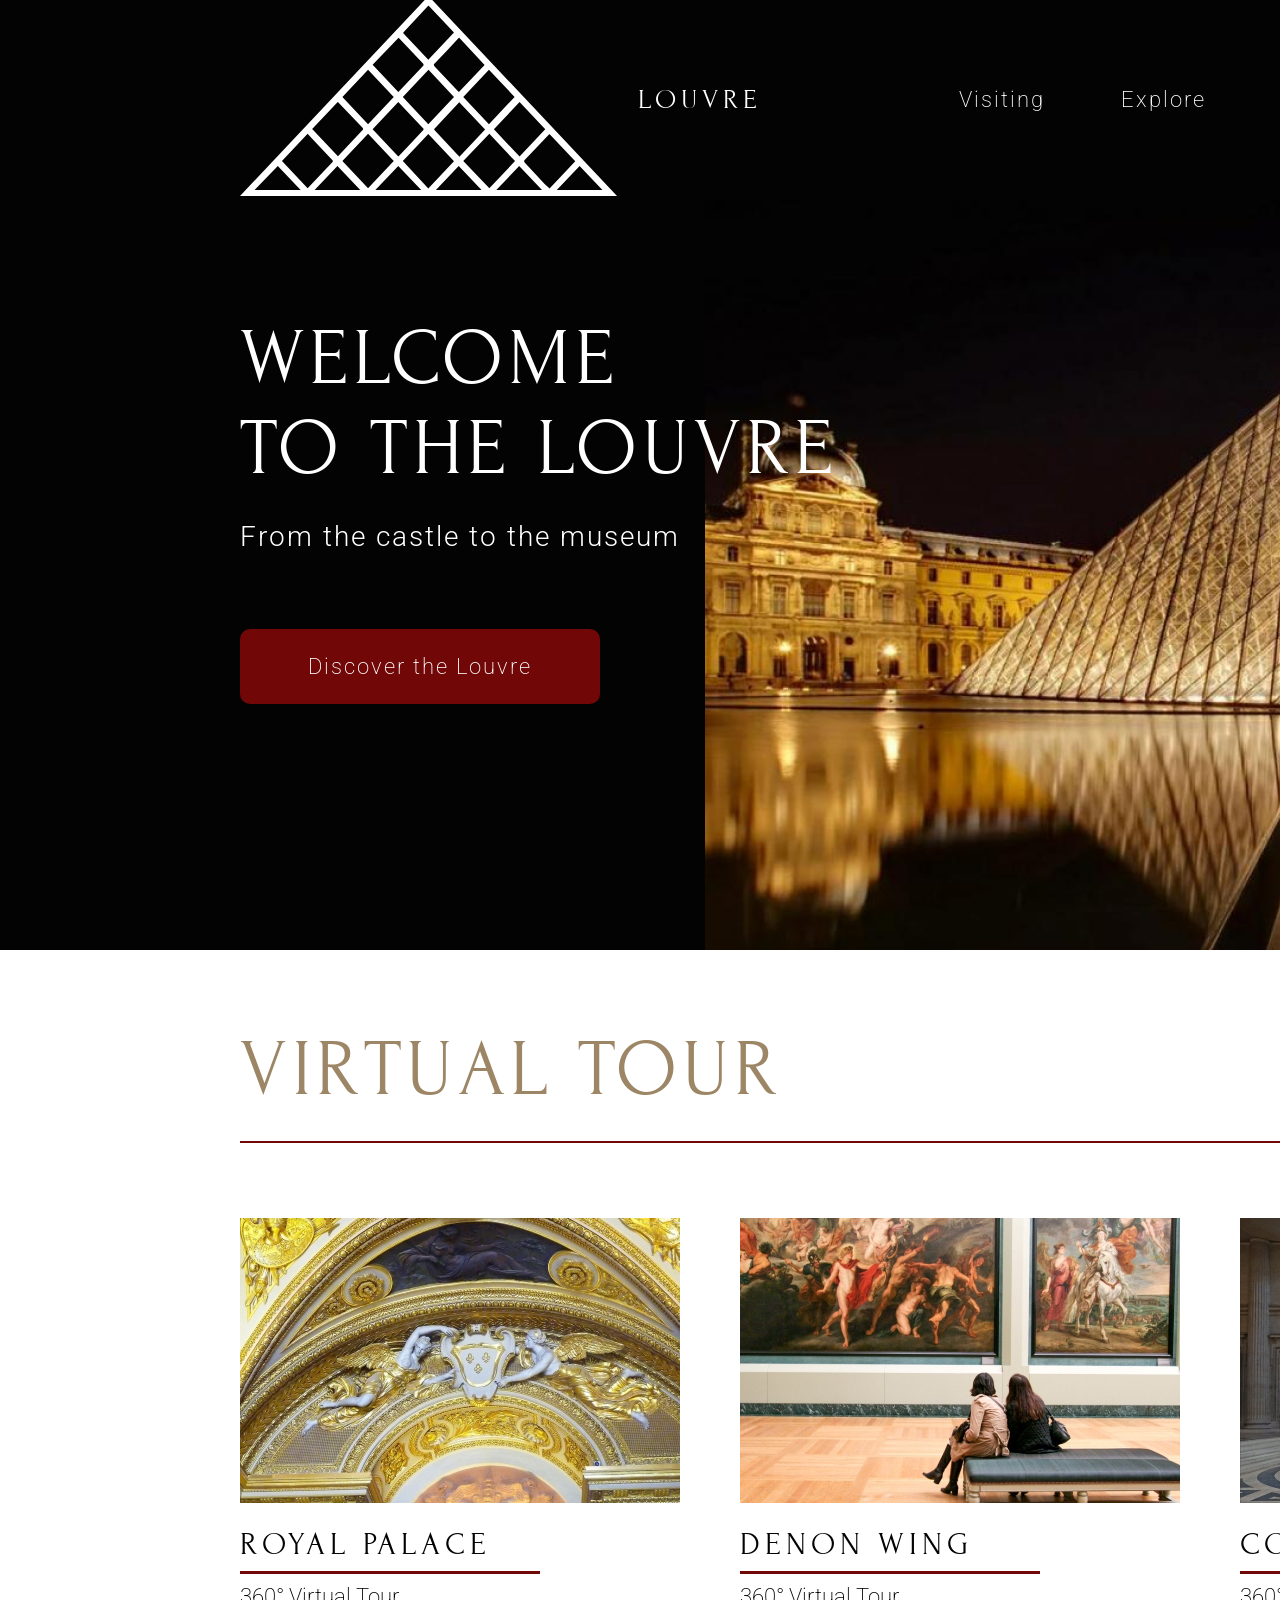
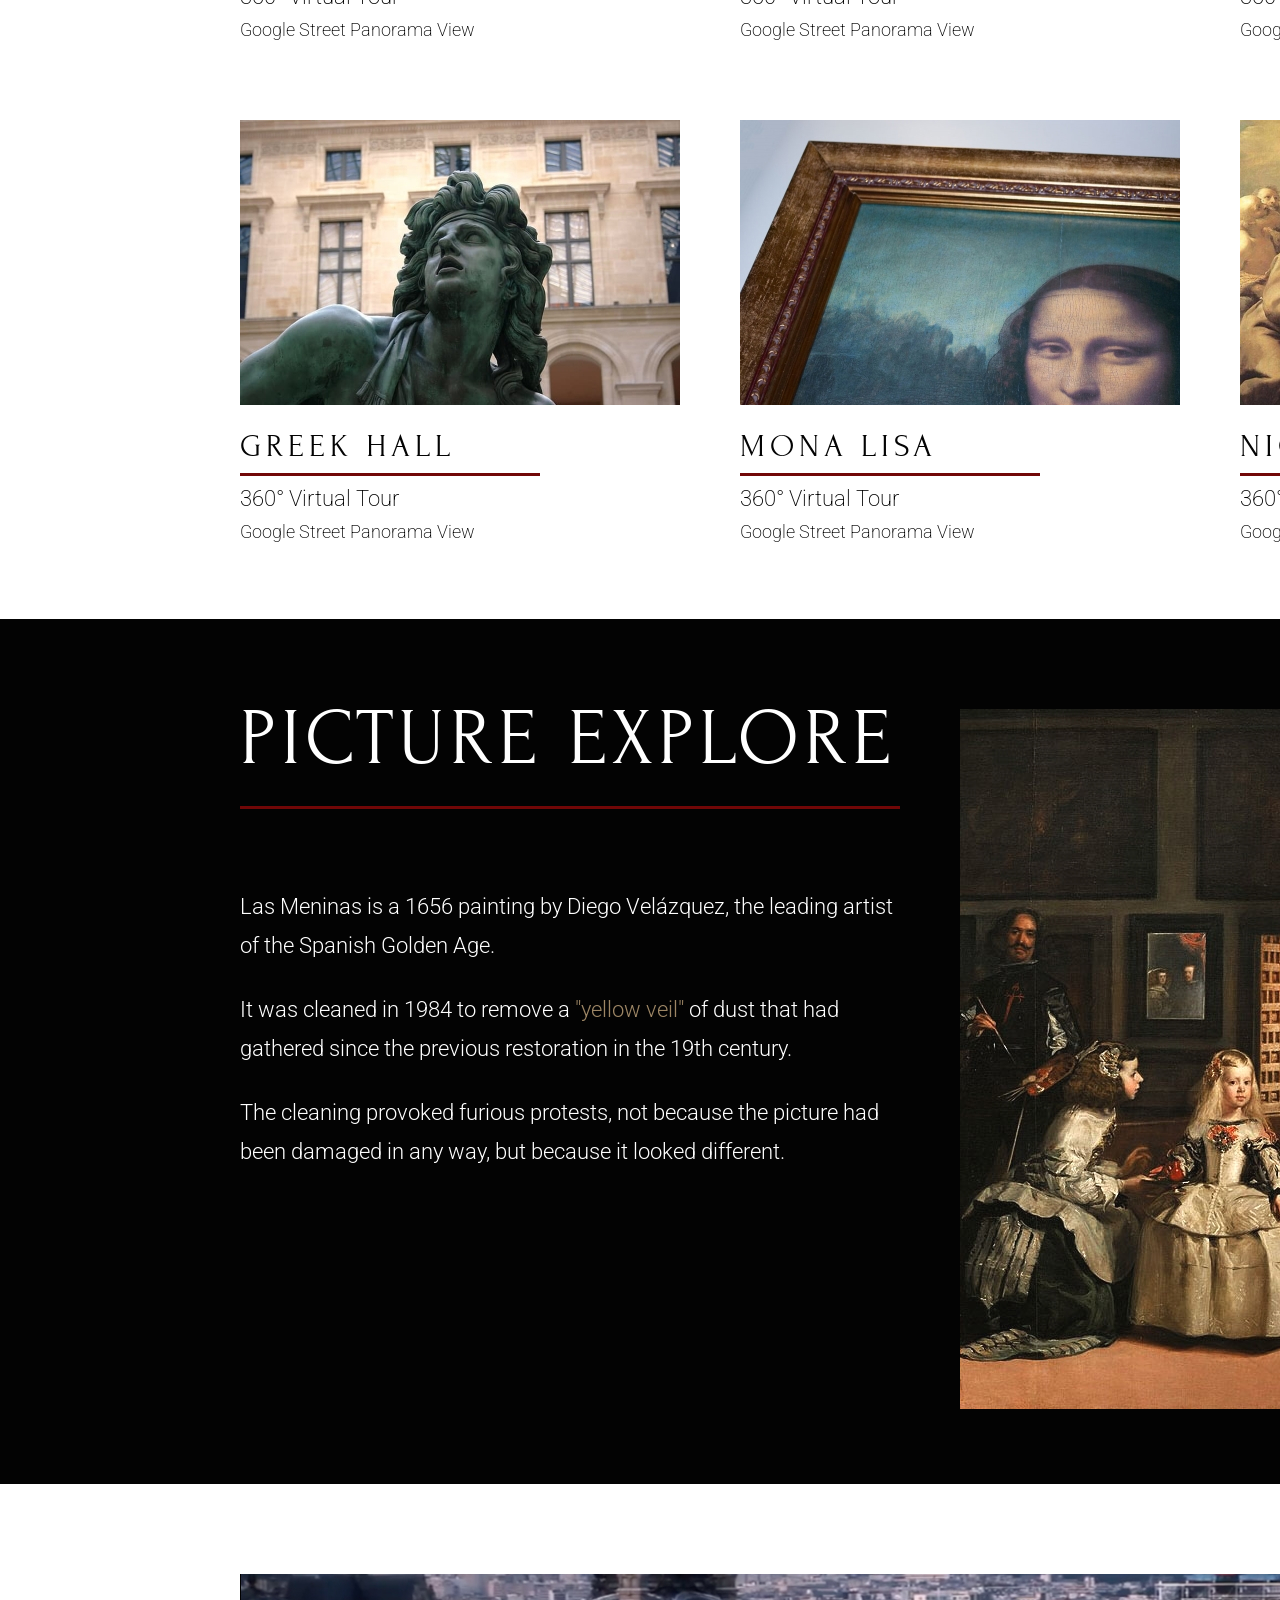
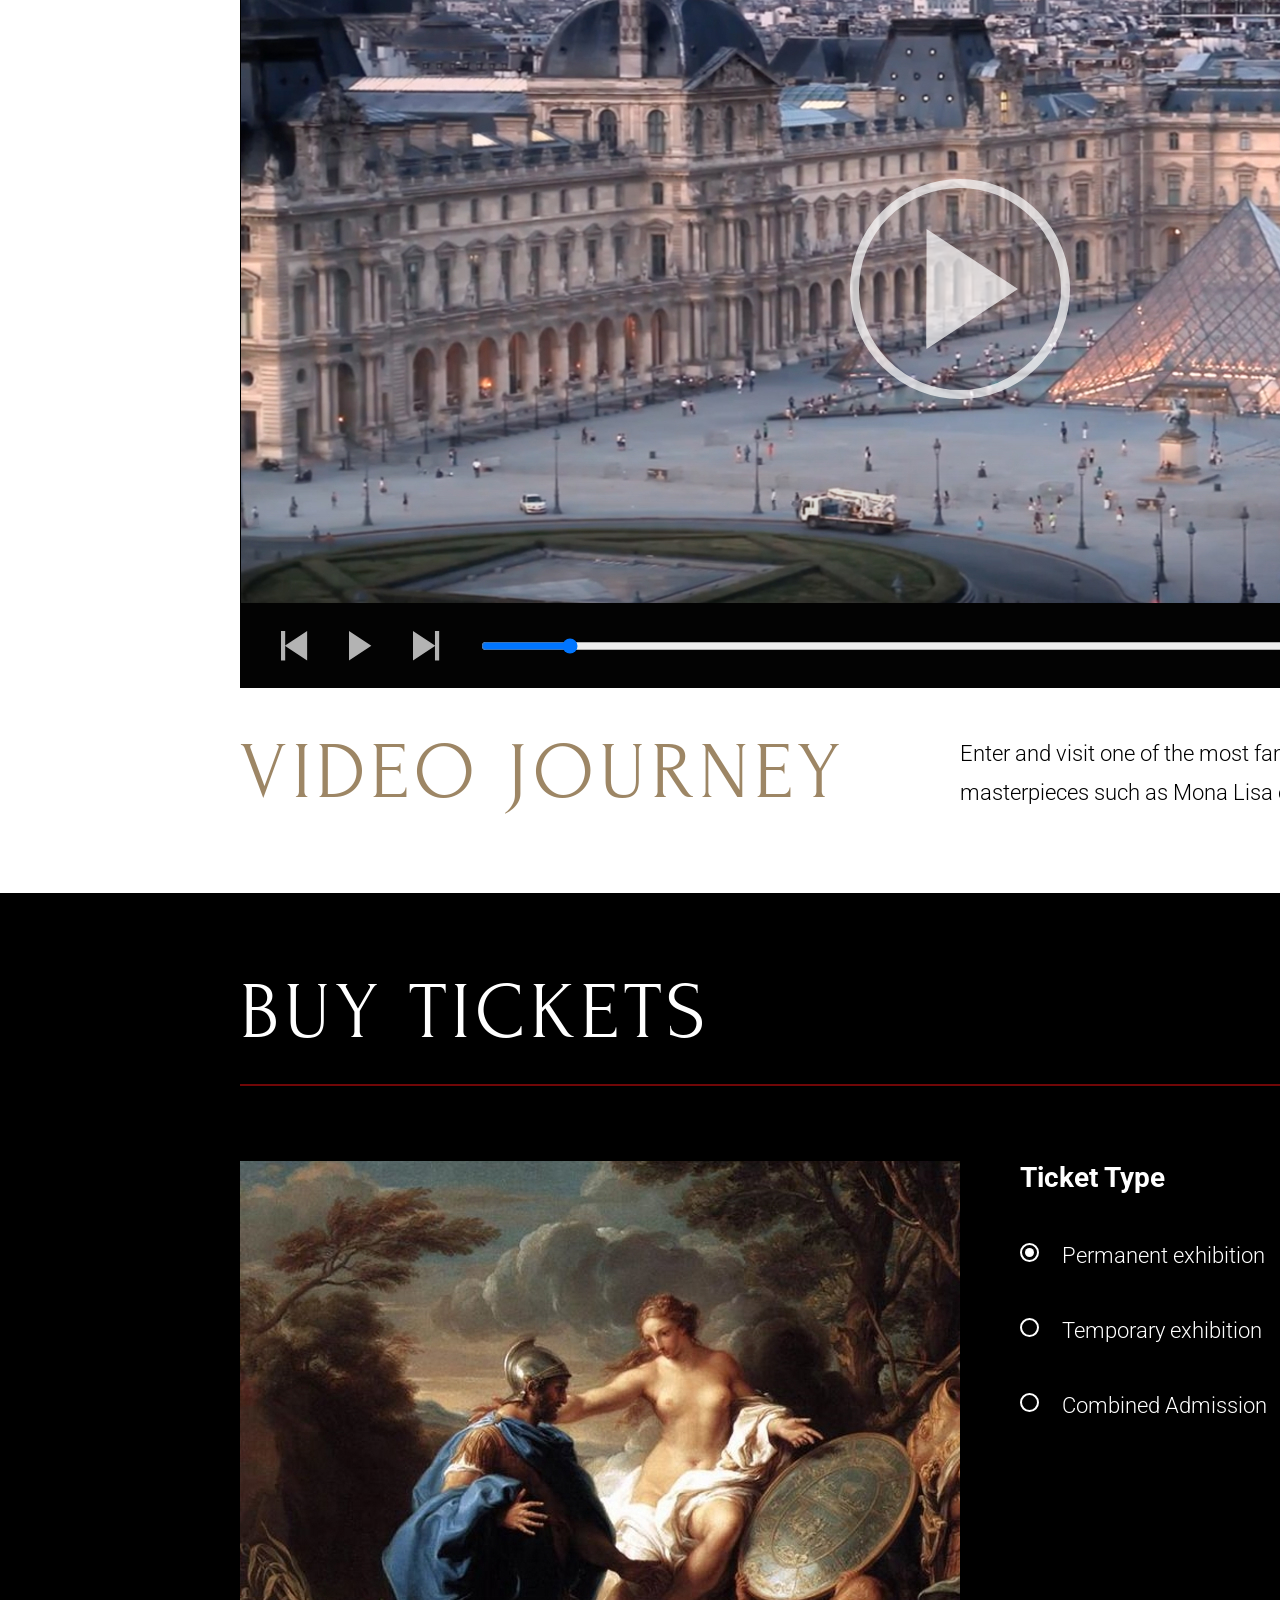
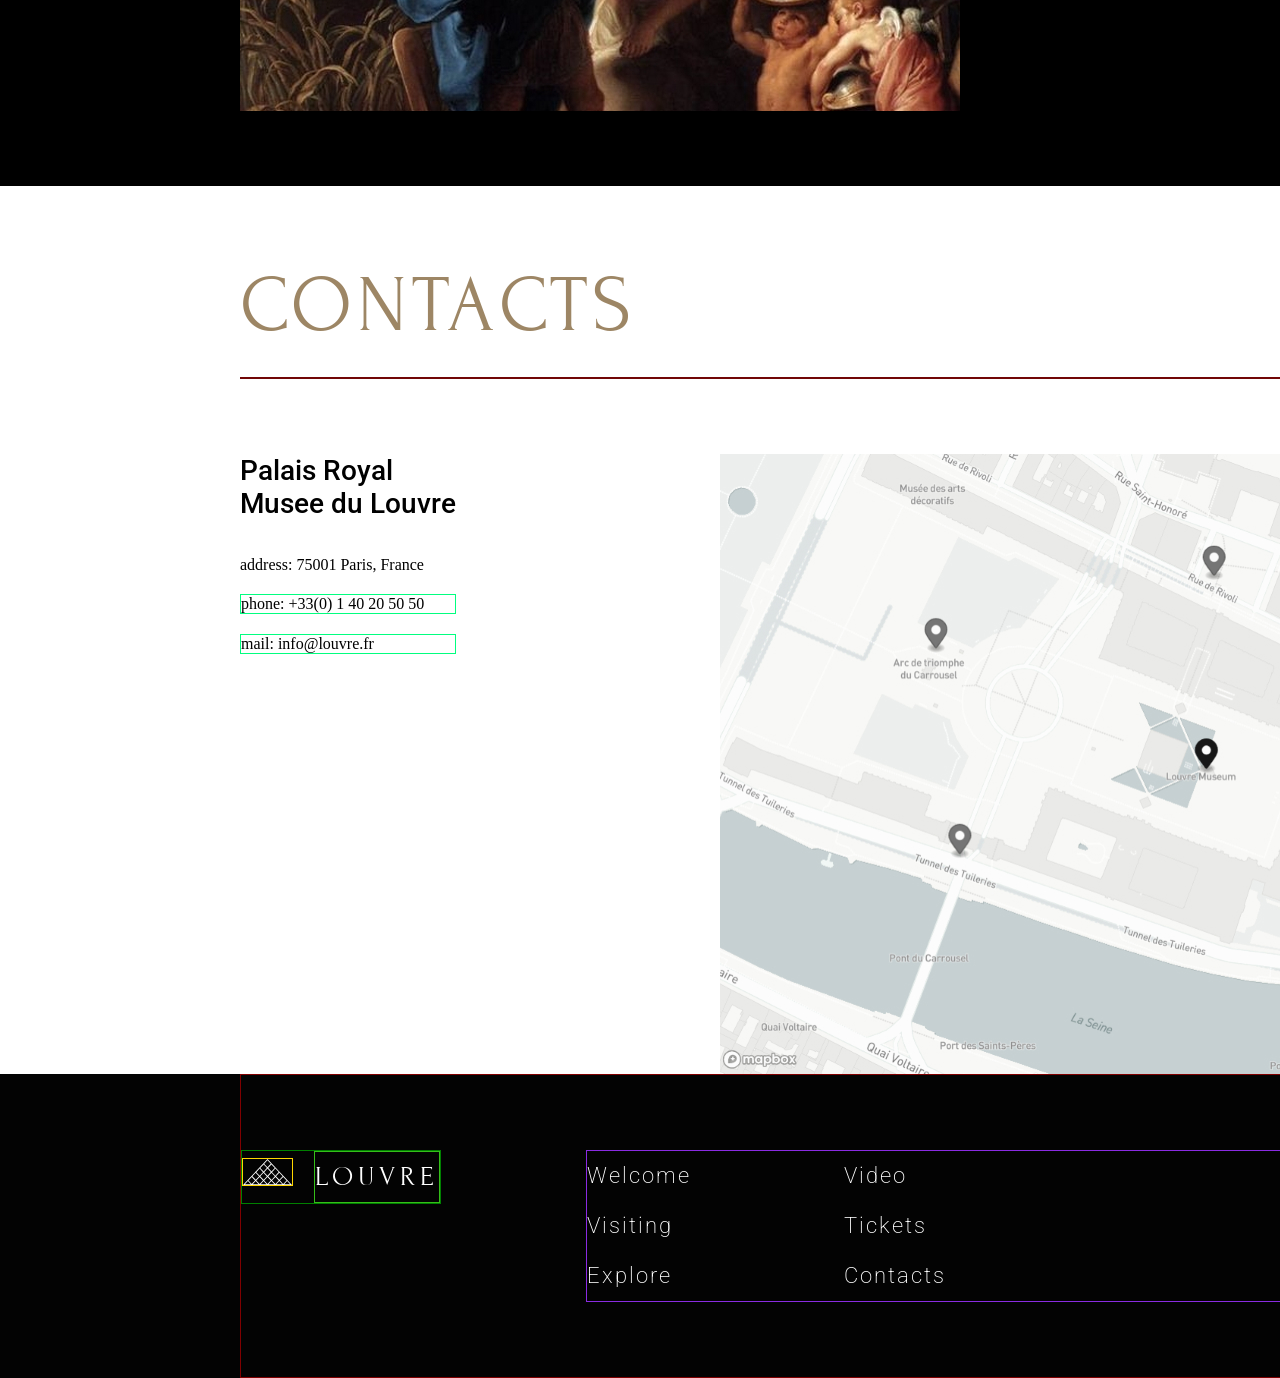
==== commit 89e88508: "feat: link:hover" ====
--- a/museum/index.html
+++ b/museum/index.html
@@ -212,7 +212,7 @@
         <div class="container">
             <div class="footer-container-wraper">
                 <div class="footer-container-logo">
-                    <img src="/assets/svg/vector.svg" alt="img"></img>
+                    <img src="./assets/svg/vector.svg" alt="img"></img>
                     <p class="footer-container-logo-text">louvre</p>
                 </div>
                 <div class="footer-container-nav">
--- a/museum/style.css
+++ b/museum/style.css
@@ -54,6 +54,9 @@
 ul li{
   list-style: none;
 }
+ul>li>a:hover{
+  color: #9D8665;
+}
 body{
     width: 1920px;
     display: flex;
@@ -120,6 +123,7 @@
 .header-container-logo ul li{
    margin-left: -0.25em;
 }
+
 ul li:first-child { 
   margin-left: 0;
 }
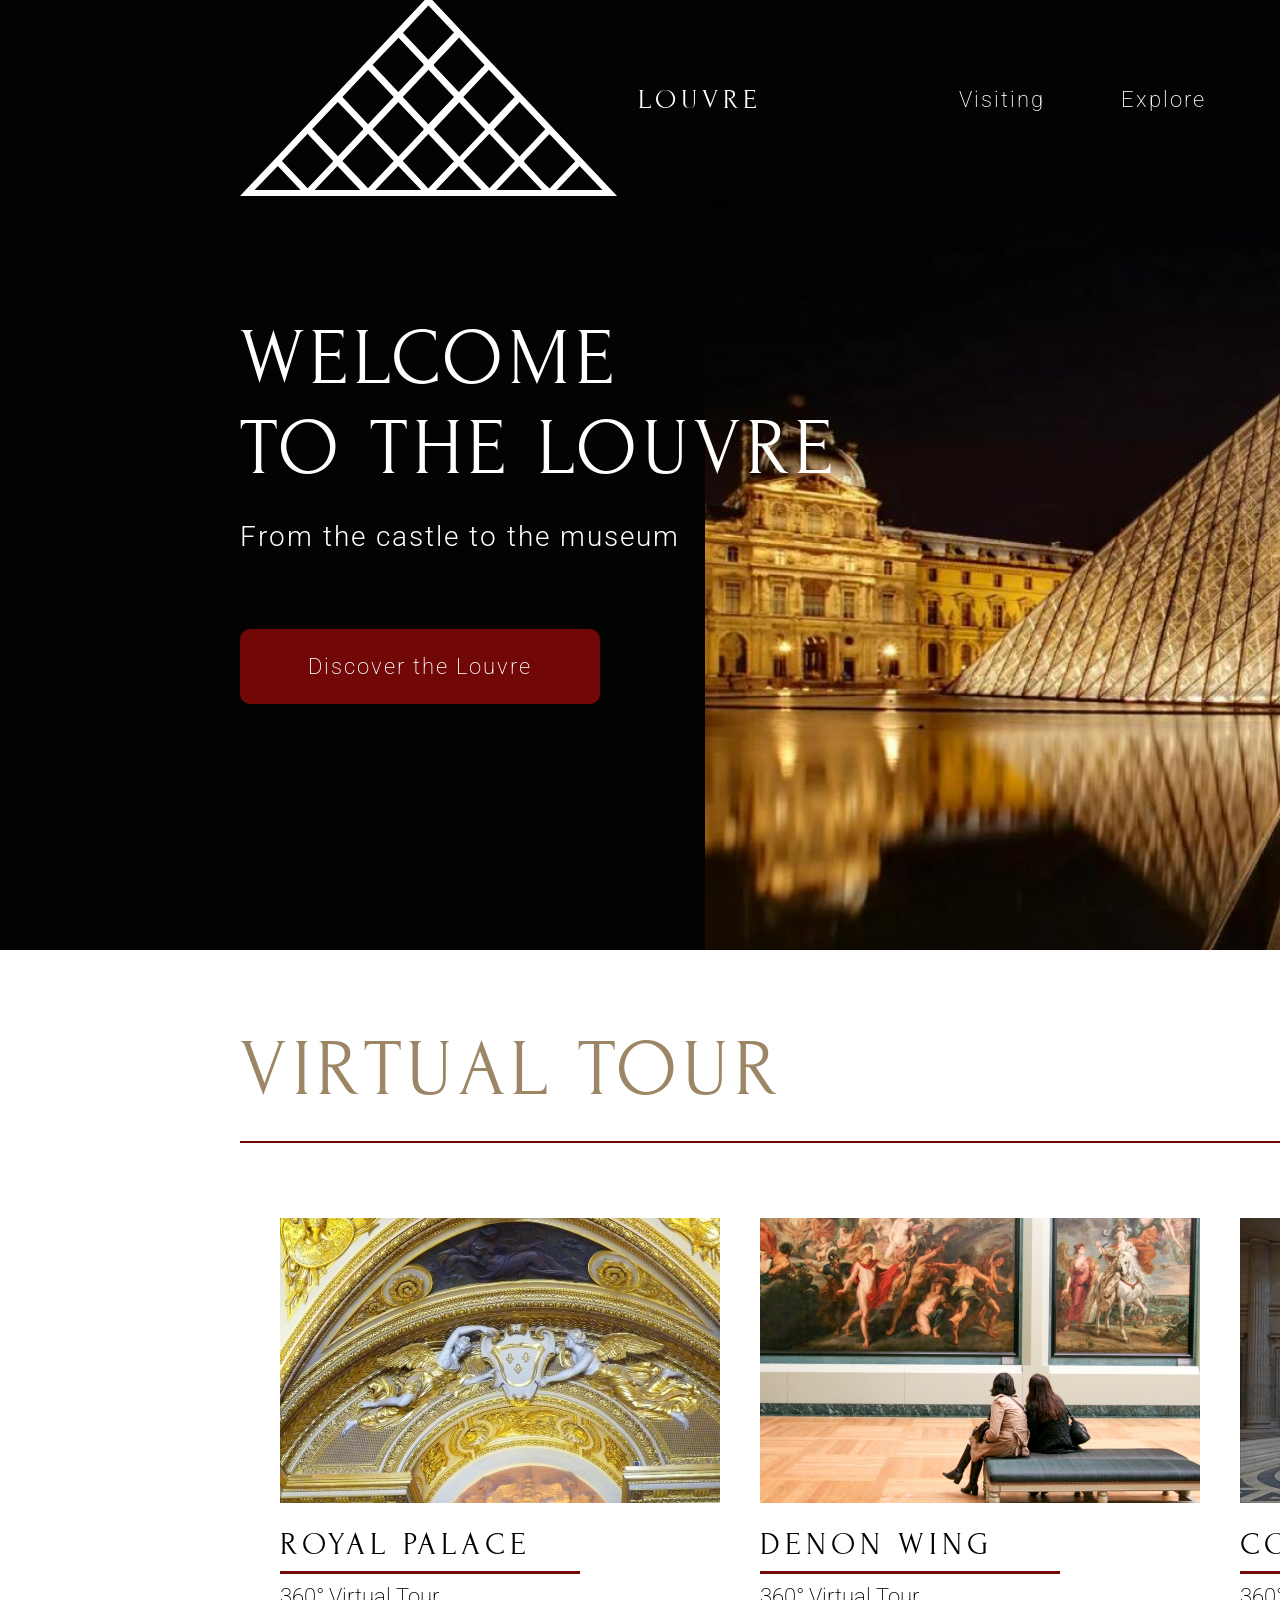
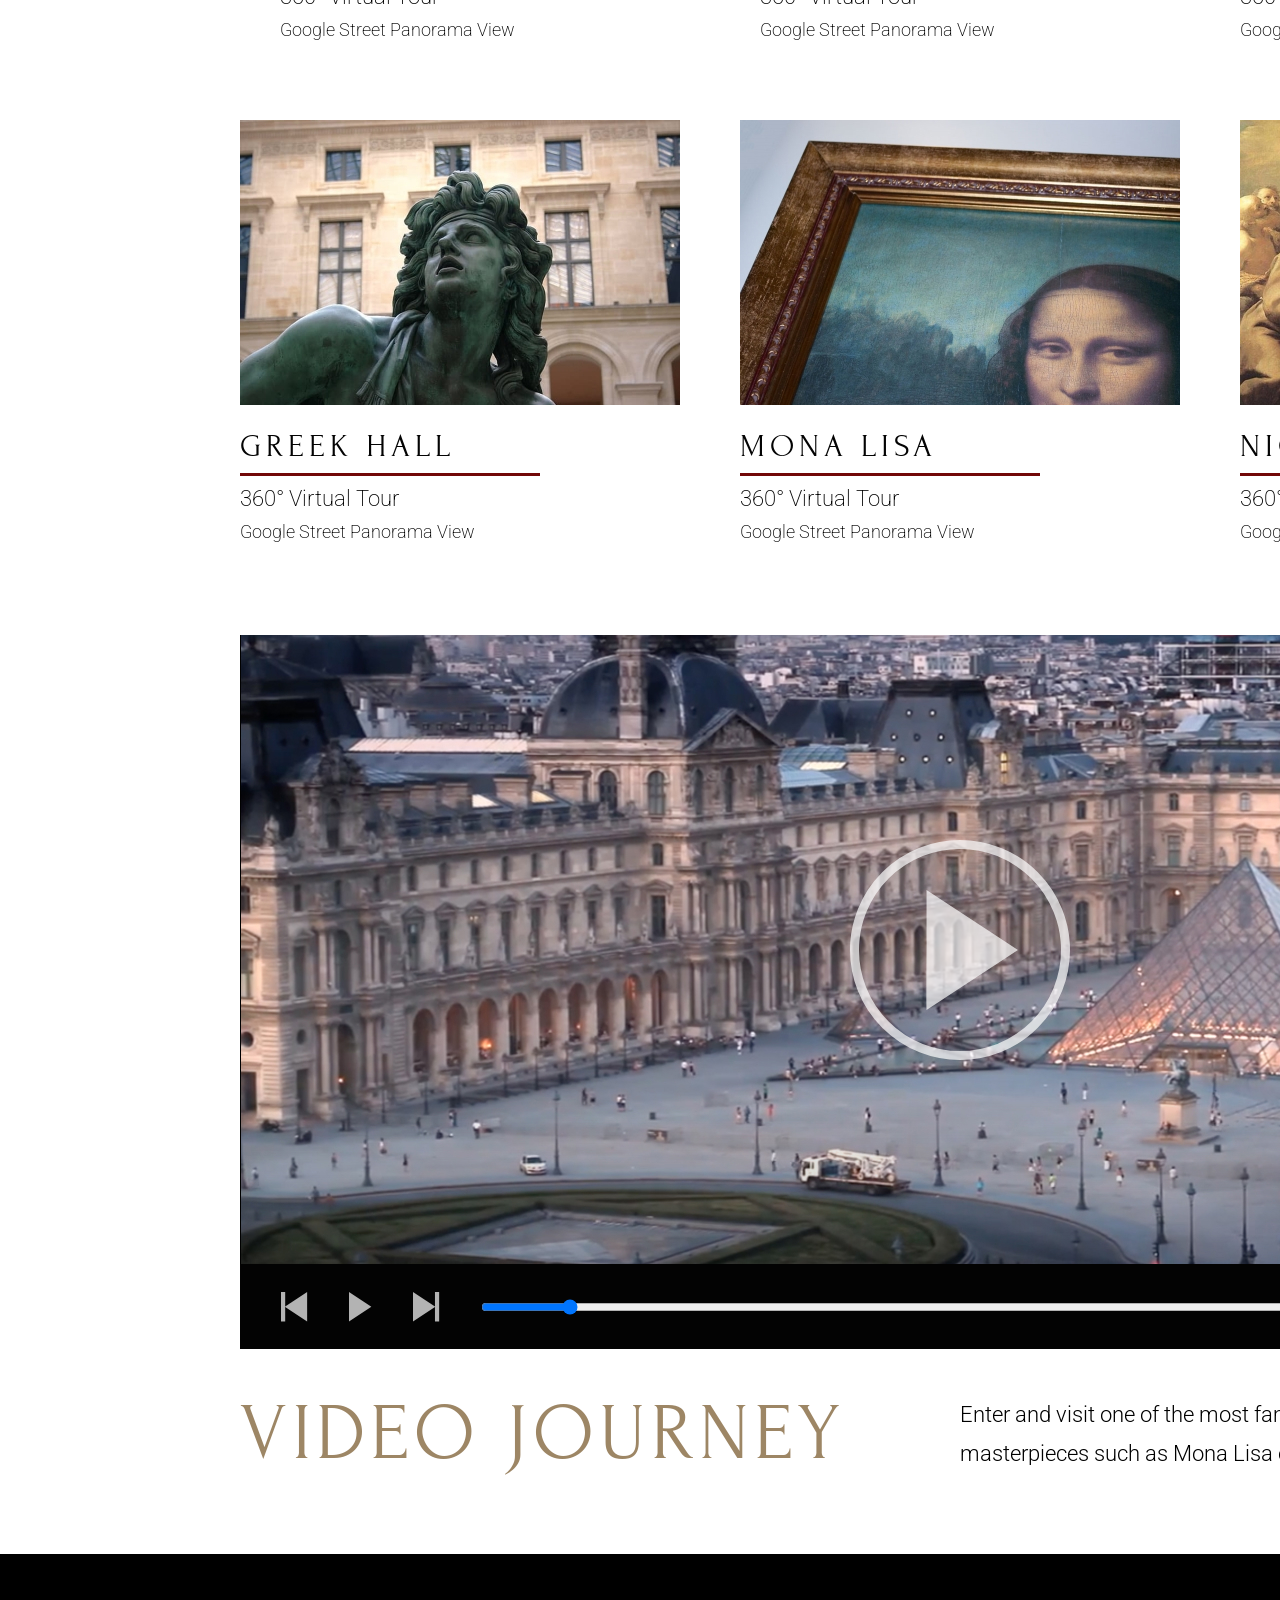
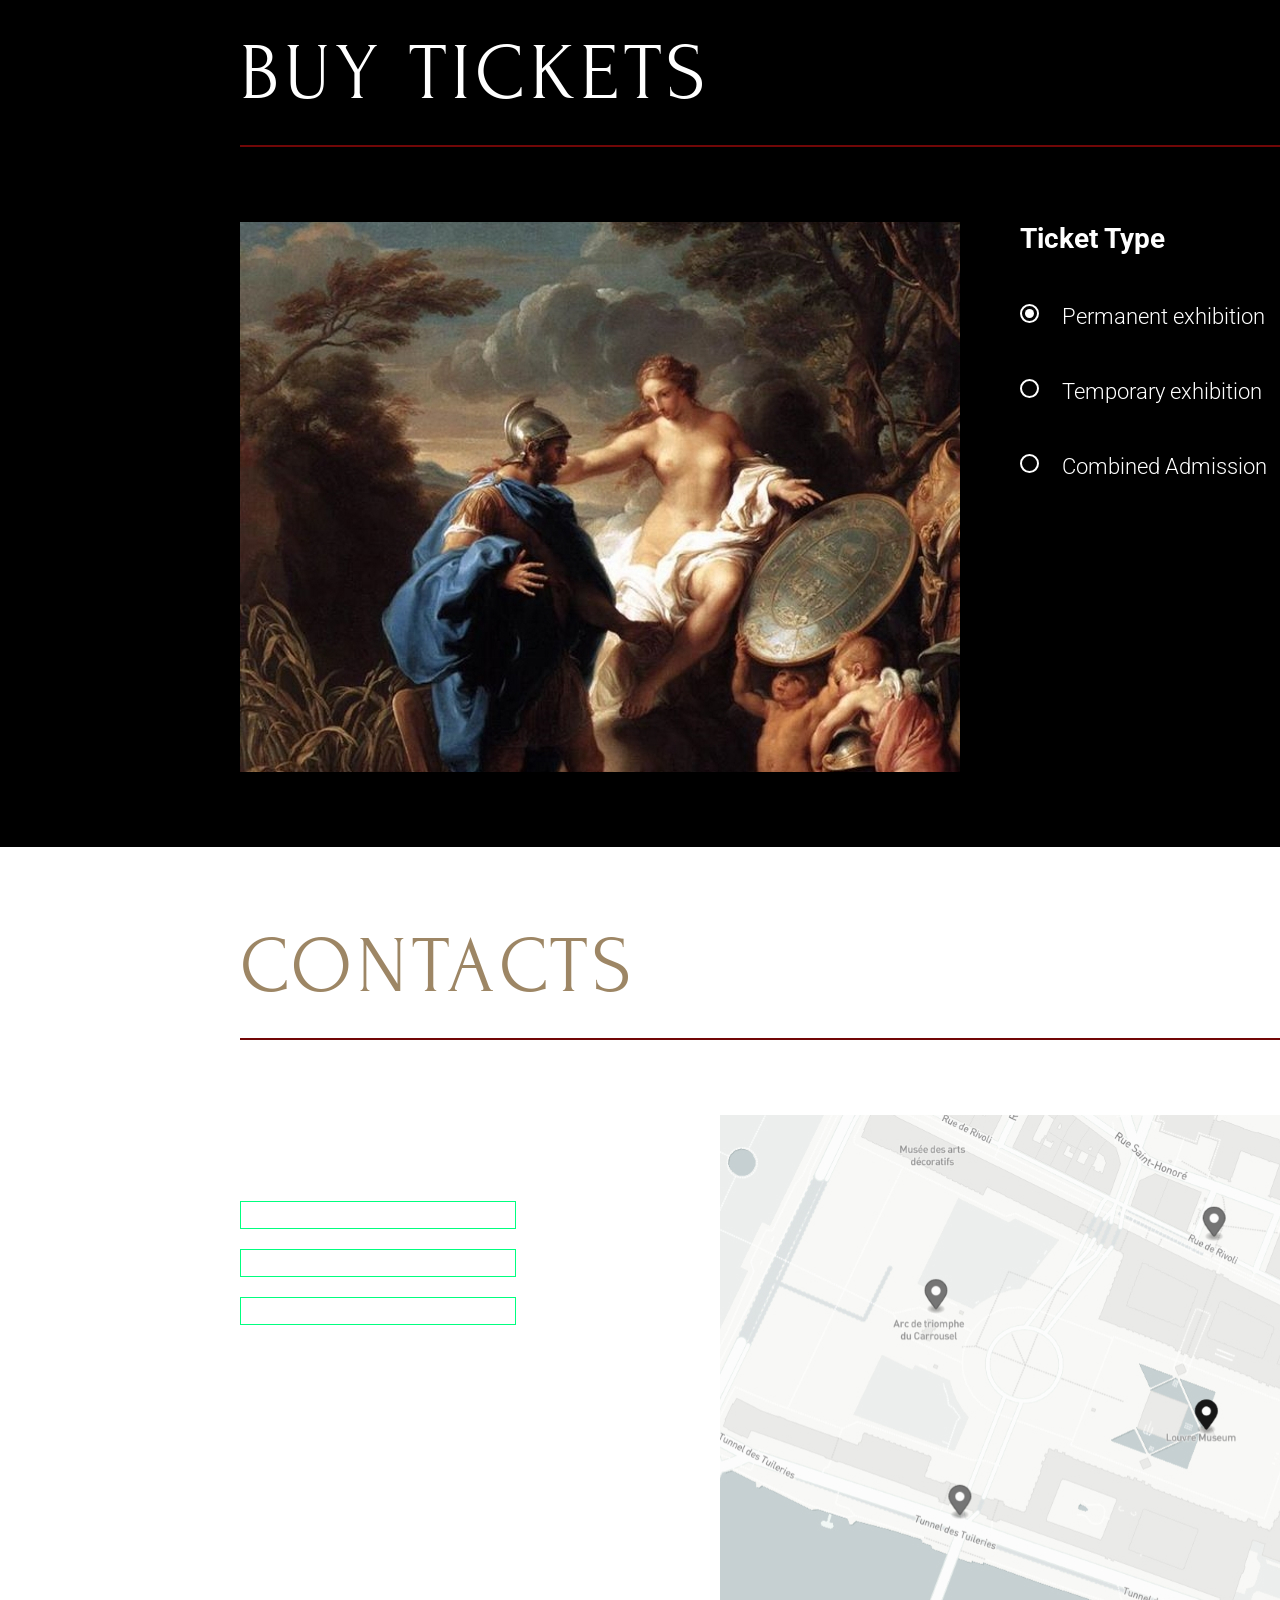
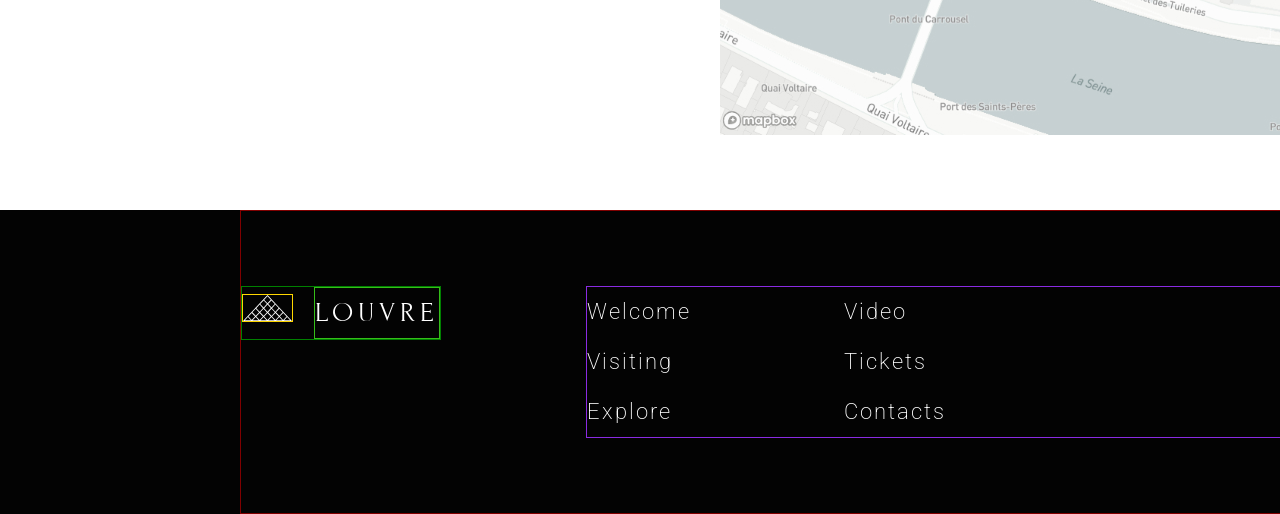
==== commit d070f1a8: "feat: add anchor scroll" ====
--- a/museum/index.html
+++ b/museum/index.html
@@ -1,5 +1,6 @@
 <!DOCTYPE html>
 <html lang="en">
+
 <head>
     <meta charset="UTF-8">
     <meta http-equiv="X-UA-Compatible" content="IE=edge">
@@ -11,27 +12,28 @@
     <link rel="preconnect" href="https://fonts.gstatic.com">
     <link href="https://fonts.googleapis.com/css2?family=Forum&display=swap" rel="stylesheet">
     <link href="https://fonts.googleapis.com/css2?family=Roboto:wght@100;200;300;500;700&display=swap" rel="stylesheet">
- 
+
 </head>
+
 <body>
-  <header >
-      <div class="container">
-          <div class="header-container-logo">
-            <img src="./assets/svg/vector.svg" alt="img"></img> 
-            <h1>louvre</h1>
+    <header>
+        <div class="container">
+            <div class="header-container-logo">
+                <img src="./assets/svg/vector.svg" alt="img"></img>
+                <h1>louvre</h1>
             </div>
             <nav>
                 <ul>
-                    <li><a href="">Visiting</a></li>
-                    <li><a href="">Explore</a></li>
-                    <li><a href="">Video</a></li>
-                    <li><a href="">Tickets</a></li>
-                    <li><a href="">Contacts</a></li>
+                    <li><a href="#anchor_visiting">Visiting</a></li>
+                    <li><a href="#ancor_explore">Explore</a></li>
+                    <li><a href="#anchor_video">Video</a></li>
+                    <li><a href="#anchor_tickets">Tickets</a></li>
+                    <li><a href="#anchor_contacts">Contacts</a></li>
                 </ul>
-              </nav>
-          </div>
-      </div>
-  </header>
+            </nav>
+        </div>
+        </div>
+    </header>
     <main>
         <section class="welcome">
             <div class="container">
@@ -41,73 +43,57 @@
                     <div class="from-the-castle-item">From the castle to the museum</div>
                     <div class="button"><span>Discover the Louvre</span></div>
                 </div>
-            </div>       
-                <div class="welcome-right-block"></div>
+            </div>
+            <div class="welcome-right-block"></div>
         </section>
-        <section class="visiting">
-            <div class="container">
-                <div>
-                    <h2 class="underline-title-long">virtual tour</h2>
-                </div>
-                <div class="visiting-virtual-tour">
-                    <a href="royal-palace">
-                        <img src="assets/img/visiting/Rectangle.jpg" alt="royal-palace">
-                        <h3 class="underline-title-short">royal palace</h3>
-                        <p>360° Virtual Tour</p>
-                        <p>Google Street Panorama View</p>
-                    </a>
-                    <a href="denon-wing">
-                        <img src="assets/img/visiting/Rectangle-1.jpg" alt="denon-wing">
-                        <h3 class="underline-title-short">denon wing</h3>
-                        <p>360° Virtual Tour</p>
-                        <p>Google Street Panorama View</p>
-                    </a>
-                    <a href="colonnade-perrault">
-                        <img src="assets/img/visiting/Rectangle-2.jpg" alt="colonnade-perrault">
-                        <h3 >colonnade-perrault</h3>
-                        <p>360° Virtual Tour</p>
-                        <p>Google Street Panorama View</p>
-                    </a>
-                    <a href="greek-hall">
-                        <img src="assets/img/visiting/Rectangle-3.jpg" alt="greek-hall">
-                        <h3 class="underline-title-short">greek hall</h3>
-                        <p>360° Virtual Tour</p>
-                        <p>Google Street Panorama View</p>
-                    </a>
-                    <a href="mona-lisa">
-                        <img src="assets/img/visiting/Rectangle-4.jpg" alt="mona-lisa">
-                        <h3>mona lisa</h3>
-                        <p>360° Virtual Tour</p>
-                        <p>Google Street Panorama View</p>
-                    </a>
-                    <a href="night-palace">
-                        <img src="assets/img/visiting/Rectangle-5.jpg" alt="night-palace">
-                        <h3>night palace</h3>
-                        <p>360° Virtual Tour</p>
-                        <p>Google Street Panorama View</p>
-                    </a>
-                </div>
-            </div>
-        </section>
-        <section class="explore">
-            <div class="container">
-                <div class="explore-container-text">
-                    <h2  class="underline-title">picture explore</h2>
-                    <p>
-                        Las Meninas is a 1656 painting by Diego Velázquez, the leading artist of the Spanish Golden Age.
-                    </p>
-                    <p>
-                        It was cleaned in 1984 to remove a <span>"yellow veil"</span> of dust that had gathered since the previous restoration in the 19th century.
-                    </p>
-                    <p>
-                        The cleaning provoked furious protests, not because the picture had been damaged in any way, but because it looked different.
-                    </p>
-                </div>
-                <div class="explore-container-img">
-                    <img src="assets/img/pic_explore.jpg">
-                </div>
-            </div>
-        </section>
+        <a name ="anchor_visiting">
+            <section class="visiting">
+                <div class="container">
+                    <div>
+                        <h2 class="underline-title-long">virtual tour</h2>
+                    </div>
+                    <div class="visiting-virtual-tour">
+                        <a href="royal-palace">
+                            <img src="assets/img/visiting/Rectangle.jpg" alt="royal-palace">
+                            <h3 class="underline-title-short">royal palace</h3>
+                            <p>360° Virtual Tour</p>
+                            <p>Google Street Panorama View</p>
+                        </a>
+                        <a href="denon-wing">
+                            <img src="assets/img/visiting/Rectangle-1.jpg" alt="denon-wing">
+                            <h3 class="underline-title-short">denon wing</h3>
+                            <p>360° Virtual Tour</p>
+                            <p>Google Street Panorama View</p>
+                        </a>
+                        <a href="colonnade-perrault">
+                            <img src="assets/img/visiting/Rectangle-2.jpg" alt="colonnade-perrault">
+                            <h3>colonnade-perrault</h3>
+                            <p>360° Virtual Tour</p>
+                            <p>Google Street Panorama View</p>
+                        </a>
+                        <a href="greek-hall">
+                            <img src="assets/img/visiting/Rectangle-3.jpg" alt="greek-hall">
+                            <h3 class="underline-title-short">greek hall</h3>
+                            <p>360° Virtual Tour</p>
+                            <p>Google Street Panorama View</p>
+                        </a>
+                        <a href="mona-lisa">
+                            <img src="assets/img/visiting/Rectangle-4.jpg" alt="mona-lisa">
+                            <h3>mona lisa</h3>
+                            <p>360° Virtual Tour</p>
+                            <p>Google Street Panorama View</p>
+                        </a>
+                        <a href="night-palace">
+                            <img src="assets/img/visiting/Rectangle-5.jpg" alt="night-palace">
+                            <h3>night palace</h3>
+                            <p>360° Virtual Tour</p>
+                            <p>Google Street Panorama View</p>
+                        </a>
+                    </div>
+                </div>
+            </section>
+        </a>
+        <a name="anchor_video"></a>
         <section class="video">
             <div class="container">
                 <div class="video-block">
@@ -119,138 +105,169 @@
                         </div>
                     </div>
                     <div class="video-block-controls">
-                            <div class="back video-item">
-                                <img src="./assets/svg/video_controls/triangle_back.svg" alt="triangle_back">
-                            </div>
-                            <div class="play video-item">
-                                <img src="./assets/svg/video_controls/triangle_play.svg" alt="triangle_play">
-                            </div>
-                            <div class="forward video-item">
-                                <img src="./assets/svg/video_controls/triangle_forward.svg" alt="triangle_forward">
-                            </div>
-                            <input type="range" value="10" min="0" max="100" step="1" class="progress video-item">
-                            <div class="video-item">
-                                <img src="./assets/svg/video_controls/volume_icon.svg" alt="volume_icon">
-                            </div>
-                            <input type="range" value="20" min="0" max="100" step="1" class="progress volume video-item">
-                            <div class="fullscreen video-item">
-                                <img src="./assets/svg/video_controls/fullscreen_icon.svg" alt="fullscreen_icon">
-                            </div>
+                        <div class="back video-item">
+                            <img src="./assets/svg/video_controls/triangle_back.svg" alt="triangle_back">
+                        </div>
+                        <div class="play video-item">
+                            <img src="./assets/svg/video_controls/triangle_play.svg" alt="triangle_play">
+                        </div>
+                        <div class="forward video-item">
+                            <img src="./assets/svg/video_controls/triangle_forward.svg" alt="triangle_forward">
+                        </div>
+                        <input type="range" value="10" min="0" max="100" step="1" class="progress video-item">
+                        <div class="video-item">
+                            <img src="./assets/svg/video_controls/volume_icon.svg" alt="volume_icon">
+                        </div>
+                        <input type="range" value="20" min="0" max="100" step="1" class="progress volume video-item">
+                        <div class="fullscreen video-item">
+                            <img src="./assets/svg/video_controls/fullscreen_icon.svg" alt="fullscreen_icon">
+                        </div>
                     </div>
                     <div class="video-container-text">
                         <h2>video journey</h2>
                         <p>
-                            Enter and visit one of the most famous museums in the world and enjoy masterpieces such as Mona Lisa or Hammurabi's Code
+                            Enter and visit one of the most famous museums in the world and enjoy masterpieces such as
+                            Mona Lisa or Hammurabi's Code
                         </p>
                     </div>
                 </div>
             </div>
         </section>
-        <section class="tickets">
-            <div class="container">
-                <h2 class="underline-title-long">buy tickets</h2>
-                <div class="container-buy-tickets">
-                    <img src="assets/img/pic_tickets.jpg" alt="pic_tickets">
-                    <div class="container-buy-tickets-radio">
-                    <p>Ticket Type</p>
-                        <label class="container-buy-tickets-radio-container">Permanent exhibition
-                            <input type="radio" checked="checked" name="radio">
-                            <span class="checkmark"></span>
-                        </label>
-                        <label class="container-buy-tickets-radio-container">Temporary exhibition
-                            <input type="radio" name="radio">
-                            <span class="checkmark"></span>
-                        </label>
-                        <label class="container-buy-tickets-radio-container">Combined Admission
-                            <input type="radio" name="radio">
-                            <span class="checkmark"></span>
-                        </label>
-                    </div>
-                    <div class="container-buy-tickets-amount">
-                        <p>Amount</p>
-                        <div class="input-tickets-amount-wrap">
-                            <p class="container-buy-tickets-amount-age">Basic 18+</p>
-                            <div class="input-tickets">
-                                <div class="input-tickets-1"><span>-</span></div>
-                                <div class="input-tickets-1"><span>1</span></div>
-                                <div class="input-tickets-1"><span>+</span></div>
+        </a>
+        <a name="anchor_tickets">
+            <section class="tickets">
+                <div class="container">
+                    <h2 class="underline-title-long">buy tickets</h2>
+                    <div class="container-buy-tickets">
+                        <img src="assets/img/pic_tickets.jpg" alt="pic_tickets">
+                        <div class="container-buy-tickets-radio">
+                            <p>Ticket Type</p>
+                            <label class="container-buy-tickets-radio-container">Permanent exhibition
+                                <input type="radio" checked="checked" name="radio">
+                                <span class="checkmark"></span>
+                            </label>
+                            <label class="container-buy-tickets-radio-container">Temporary exhibition
+                                <input type="radio" name="radio">
+                                <span class="checkmark"></span>
+                            </label>
+                            <label class="container-buy-tickets-radio-container">Combined Admission
+                                <input type="radio" name="radio">
+                                <span class="checkmark"></span>
+                            </label>
+                        </div>
+                        <div class="container-buy-tickets-amount">
+                            <p>Amount</p>
+                            <div class="input-tickets-amount-wrap">
+                                <p class="container-buy-tickets-amount-age">Basic 18+</p>
+                                <div class="input-tickets">
+                                    <div class="input-tickets-1"><span>-</span></div>
+                                    <div class="input-tickets-1"><span>1</span></div>
+                                    <div class="input-tickets-1"><span>+</span></div>
+                                </div>
                             </div>
-                        </div>
-                        <div class="input-tickets-amount-wrap">
-                            <p class="container-buy-tickets-amount-age senior">Senior 65+</p>
-                            <div class="input-tickets">
-                                <div class="input-tickets-1"><span>-</span></div>
-                                <div class="input-tickets-1"><span>1</span></div>
-                                <div class="input-tickets-1"><span>+</span></div>
+                            <div class="input-tickets-amount-wrap">
+                                <p class="container-buy-tickets-amount-age senior">Senior 65+</p>
+                                <div class="input-tickets">
+                                    <div class="input-tickets-1"><span>-</span></div>
+                                    <div class="input-tickets-1"><span>1</span></div>
+                                    <div class="input-tickets-1"><span>+</span></div>
+                                </div>
                             </div>
-                        </div>
-                        <p class="container-buy-tickets-amount-total">Total €220</p>
-                    </div>
-                </div>
-            </div>
-        </section>
-        <section class="contacts">
-            <div class="container">
-                <h2 class="underline-title-long">Contacts</h2>
-                <div class="contacts-container-wrap">
-                    <div class="contacts-container-adress">
-                        <p class="contacts-container-adress-heading">Palais Royal</p>
-                        <p class="contacts-container-adress-heading">Musee du Louvre</p>
-                        <p class="contacts-container-adress-text">address: 75001 Paris, France</p>
-                        <p class="contacts-container-adress-text">phone: +33(0) 1 40 20 50 50</p>
-                        <p class="contacts-container-adress-text">mail: info@louvre.fr</p>
-                    </div>
-                    <div class="contacts-container-map">
-                        <img src="./assets/img/map.jpg" alt="map">
-                    </div>
-                </div>
-            </div>
-        </section>
+                            <p class="container-buy-tickets-amount-total">Total €220</p>
+                        </div>
+                    </div>
+                </div>
+            </section>
+        </a>
+        <a name="anchor_contacts">
+            <section class="contacts">
+                <div class="container">
+                    <h2 class="underline-title-long">Contacts</h2>
+                    <div class="contacts-container-wrap">
+                        <div class="contacts-container-adress">
+                            <p class="contacts-container-adress-heading">Palais Royal</p>
+                            <p class="contacts-container-adress-heading">Musee du Louvre</p>
+                            <p class="contacts-container-adress-text">address: 75001 Paris, France</p>
+                            <p class="contacts-container-adress-text">phone: +33(0) 1 40 20 50 50</p>
+                            <p class="contacts-container-adress-text">mail: info@louvre.fr</p>
+                        </div>
+                        <div class="contacts-container-map">
+                            <img src="./assets/img/map.jpg" alt="map">
+                        </div>
+                    </div>
+                </div>
+            </section>
+        </a>
     </main>
 </body>
-    <footer>
-        <div class="container">
-            <div class="footer-container-wraper">
-                <div class="footer-container-logo">
-                    <img src="./assets/svg/vector.svg" alt="img"></img>
-                    <p class="footer-container-logo-text">louvre</p>
-                </div>
-                <div class="footer-container-nav">
-                    <ul class="footer-container-nav-item-1">
-                        <li><a href="">Welcome</a></li>
-                        <li><a href="">Visiting</a></li>
-                        <li><a href="">Explore</a></li>
-                    </ul>
-                    <ul class="footer-container-nav-item-2">
-                        <li><a href="">Video</a></li>
-                        <li><a href="">Tickets</a></li>
-                        <li><a href="">Contacts</a></li>
-                    </ul>
+<footer>
+    <div class="container">
+        <div class="footer-container-wraper">
+            <div class="footer-container-logo">
+                <img src="./assets/svg/vector.svg" alt="img"></img>
+                <p class="footer-container-logo-text">louvre</p>
+            </div>
+            <div class="footer-container-nav">
+                <ul class="footer-container-nav-item-1">
+                    <li><a href="">Welcome</a></li>
+                    <li><a href="">Visiting</a></li>
+                    <li><a href="">Explore</a></li>
+                </ul>
+                <ul class="footer-container-nav-item-2">
+                    <li><a href="">Video</a></li>
+                    <li><a href="">Tickets</a></li>
+                    <li><a href="">Contacts</a></li>
+                </ul>
                 <div class="footer-socials">
                     <ul>
                         <li>
                             <a href="#" class="footer-socials-icons">
-                                <img src="./assets/svg/socials/Vector-youtube.svg" alt="Youtube">
-                            </a>
-                        </li>
-                        <li>
-                            <a href="#" class="footer-socials-icons">
-                                <img src="./assets/svg/socials/Vector-instagram.svg" alt="Instagram">
+                                <svg width="23" height="16" viewBox="0 0 23 16" fill="none"
+                                    xmlns="http://www.w3.org/2000/svg">
+                                    <path class="icon"
+                                        d="M9.03 11.38V4.62L14.97 8L9.03 11.38ZM22.23 2.5C22.1026 2.01772 21.8508 1.57733 21.4998 1.22285C21.1488 0.868375 20.711 0.612223 20.23 0.48C18.46 2.98023e-08 11.35 0 11.35 0C11.35 0 4.25 2.98023e-08 2.48 0.48C1.99901 0.612223 1.56115 0.868375 1.21018 1.22285C0.859213 1.57733 0.607431 2.01772 0.48 2.5C2.98023e-08 4.28 0 8 0 8C0 8 2.98023e-08 11.72 0.47 13.5C0.598299 13.9835 0.851586 14.4247 1.20441 14.7793C1.55723 15.1338 1.99717 15.3893 2.48 15.52C4.25 16 11.36 16 11.36 16C11.36 16 18.46 16 20.23 15.52C20.711 15.3878 21.1488 15.1316 21.4998 14.7771C21.8508 14.4227 22.1026 13.9823 22.23 13.5C22.71 11.72 22.71 8 22.71 8C22.71 8 22.71 4.28 22.24 2.5H22.23Z"
+                                        fill="white" />
+                                </svg>
+                            </a>
+                        </li>
+                        <li>
+                            <a href="#" class="footer-socials-icons">
+                                <svg width="21" height="20" viewBox="0 0 21 20" fill="none"
+                                    xmlns="http://www.w3.org/2000/svg">
+                                    <path class="icon"
+                                        d="M12.02 0C13.82 0 14.2 0.0199999 15.12 0.0599999C16.18 0.11 16.91 0.28 17.54 0.53C18.2 0.78 18.76 1.13 19.31 1.68C19.87 2.23 20.21 2.79 20.47 3.45C20.72 4.08 20.88 4.81 20.93 5.88C20.98 6.83 20.99 7.2 20.99 9.2V10.8C20.99 12.8 20.98 13.17 20.93 14.12C20.9143 14.9468 20.7588 15.7651 20.47 16.54C20.21 17.2 19.87 17.76 19.32 18.31C18.76 18.87 18.2 19.21 17.54 19.47C16.91 19.72 16.18 19.88 15.12 19.93C14.17 19.98 13.79 19.99 11.79 19.99H10.2C8.20003 19.99 7.83003 19.98 6.87003 19.93C6.04321 19.9141 5.22502 19.7586 4.45003 19.47C3.78364 19.2195 3.17968 18.8271 2.68003 18.32C2.16784 17.8186 1.77186 17.211 1.52003 16.54C1.23165 15.765 1.07613 14.9468 1.06003 14.12C1.01101 13.0874 0.991 12.0537 1.00003 11.02V8.97C1.00003 7.17 1.02003 6.79 1.06003 5.87C1.11003 4.81 1.28003 4.08 1.52003 3.45C1.78003 2.79 2.12003 2.23 2.68003 1.68C3.17521 1.16743 3.78047 0.774176 4.45003 0.53C5.22448 0.238206 6.04266 0.079305 6.87003 0.0599999C7.79003 0.0199999 8.17003 0 9.97003 0H12.02ZM12.04 1.8H9.95003C8.22003 1.8 7.85003 1.82 6.95003 1.86C5.98003 1.9 5.45003 2.06 5.10003 2.2C4.63003 2.38 4.30003 2.6 3.95003 2.95C3.60003 3.3 3.38003 3.63 3.20003 4.1C3.07003 4.45 2.90003 4.98 2.86003 5.96C2.82003 6.86 2.80003 7.22 2.80003 8.96V11.04C2.80003 12.78 2.82003 13.14 2.86003 14.04C2.90003 15.01 3.06003 15.54 3.20003 15.89C3.38003 16.36 3.60003 16.69 3.95003 17.04C4.30003 17.39 4.63003 17.61 5.10003 17.79C5.45003 17.93 5.98003 18.09 6.96003 18.13C7.93003 18.18 8.28003 18.19 10.44 18.19H11.55C13.72 18.19 14.06 18.18 15.04 18.13C16.01 18.09 16.54 17.93 16.89 17.79C17.36 17.61 17.69 17.39 18.04 17.04C18.39 16.69 18.61 16.36 18.79 15.89C18.93 15.54 19.09 15.01 19.13 14.04C19.18 13.06 19.19 12.72 19.19 10.55V9.45C19.19 7.28 19.18 6.93 19.13 5.95C19.09 4.98 18.93 4.45 18.79 4.1C18.6291 3.66543 18.3728 3.27246 18.04 2.95C17.7178 2.61692 17.3248 2.3606 16.89 2.2C16.2969 1.98317 15.6715 1.86822 15.04 1.86C14.0408 1.81227 13.0404 1.79226 12.04 1.8ZM11 4.86C12.3619 4.86 13.668 5.40101 14.631 6.36401C15.594 7.32701 16.135 8.63311 16.135 9.995C16.135 11.3569 15.594 12.663 14.631 13.626C13.668 14.589 12.3619 15.13 11 15.13C9.63814 15.13 8.33204 14.589 7.36904 13.626C6.40604 12.663 5.86503 11.3569 5.86503 9.995C5.86503 8.63311 6.40604 7.32701 7.36904 6.36401C8.33204 5.40101 9.63814 4.86 11 4.86ZM11 6.66C10.1155 6.66 9.26726 7.01136 8.64183 7.6368C8.0164 8.26223 7.66503 9.1105 7.66503 9.995C7.66503 10.8795 8.0164 11.7278 8.64183 12.3532C9.26726 12.9786 10.1155 13.33 11 13.33C11.8845 13.33 12.7328 12.9786 13.3582 12.3532C13.9837 11.7278 14.335 10.8795 14.335 9.995C14.335 9.1105 13.9837 8.26223 13.3582 7.6368C12.7328 7.01136 11.8845 6.66 11 6.66ZM16.33 3.46C16.6483 3.46 16.9535 3.58643 17.1786 3.81147C17.4036 4.03652 17.53 4.34174 17.53 4.66C17.53 4.97826 17.4036 5.28348 17.1786 5.50853C16.9535 5.73357 16.6483 5.86 16.33 5.86C16.0118 5.86 15.7065 5.73357 15.4815 5.50853C15.2565 5.28348 15.13 4.97826 15.13 4.66C15.13 4.34174 15.2565 4.03652 15.4815 3.81147C15.7065 3.58643 16.0118 3.46 16.33 3.46Z"
+                                        fill="white" />
+                                </svg>
                             </a>
                         </li>
                         <li>
                             <a href="#" class="footer-socials-icons icons">
-                                <img src="./assets/svg/socials/Vector-facebook.svg" alt="Facebook">
-                            </a>
-                        </li>
-                        <li>
-                            <a href="#" class="footer-socials-icons">
-                                <img src="./assets/svg/socials/Vector-twitter.svg" alt="Twitter">
-                            </a>
-                        </li>
-                        <li>
-                            <a href="#" class="footer-socials-icons">
-                                <img src="./assets/svg/socials/Vector-pinterest.svg" alt="Pinterest">
+                                <svg width="13" height="20" viewBox="0 0 13 20" fill="none"
+                                    xmlns="http://www.w3.org/2000/svg">
+                                    <path class="icon"
+                                        d="M3.78 20L3.75 11.25H0V7.5H3.75V5C3.75 1.63 5.84 0 8.85 0C10.29 0 11.53 0.1 11.89 0.15V3.68H9.8C8.17 3.68 7.85 4.46 7.85 5.6V7.5H12.5L11.25 11.25H7.85V20H3.78Z"
+                                        fill="white" />
+                                </svg>
+                            </a>
+                        </li>
+                        <li>
+                            <a href="#" class="footer-socials-icons">
+                                <svg width="20" height="17" viewBox="0 0 20 17" fill="none"
+                                    xmlns="http://www.w3.org/2000/svg">
+                                    <path class="icon"
+                                        d="M20 1.88C19.25 2.25 18.5 2.38 17.62 2.5C18.5 2 19.12 1.25 19.37 0.25C18.5606 0.731306 17.6743 1.06959 16.75 1.25C15.9485 0.46227 14.8737 0.0144601 13.75 0C11.62 0 9.75 1.88 9.75 4.13C9.75 4.5 9.75 4.75 9.88 5C8.24216 4.93823 6.63643 4.52707 5.17046 3.79408C3.70448 3.0611 2.41212 2.02321 1.38 0.75C1.00812 1.39563 0.834247 2.13634 0.88 2.88C0.891623 3.55196 1.06825 4.21077 1.39434 4.79842C1.72043 5.38608 2.18597 5.88456 2.75 6.25C2.12 6.25 1.5 6 0.87 5.75C0.87 7.75 2.25 9.38 4.12 9.75C3.75 9.88 3.37 9.88 3 9.88C2.75 9.88 2.5 9.88 2.25 9.75C2.75 11.38 4.25 12.63 6.13 12.63C4.67779 13.7963 2.8622 14.4156 1 14.38H0C1.87496 15.5591 4.03554 16.2056 6.25 16.25C13.75 16.25 17.88 10 17.88 4.62V4.12C18.7387 3.53355 19.4617 2.76969 20 1.88Z"
+                                        fill="white" />
+                                </svg>
+                            </a>
+                        </li>
+                        <li>
+                            <a href="#" class="footer-socials-icons">
+                                <svg width="20" height="20" viewBox="0 0 20 20" fill="none"
+                                    xmlns="http://www.w3.org/2000/svg">
+                                    <path class="icon"
+                                        d="M9.99998 0C7.67546 0.00823729 5.42643 0.826025 3.63952 2.31277C1.85262 3.79952 0.639475 5.86234 0.208661 8.1466C-0.222153 10.4309 0.156274 12.7939 1.27888 14.8293C2.40149 16.8648 4.19815 18.4456 6.35998 19.3C6.25998 18.51 6.18998 17.3 6.38998 16.43L7.55998 11.46C7.55998 11.46 7.25998 10.86 7.25998 9.98C7.25998 8.59 8.06998 7.56 9.07998 7.56C9.92998 7.56 10.35 8.2 10.35 8.96C10.35 9.82 9.79998 11.1 9.50998 12.29C9.26998 13.29 10.01 14.1 11 14.1C12.78 14.1 14.14 12.23 14.14 9.53C14.14 7.13 12.42 5.47 9.95998 5.47C9.37557 5.44433 8.79202 5.53734 8.24456 5.74342C7.69709 5.94951 7.19705 6.26438 6.77463 6.66904C6.35221 7.07371 6.01616 7.55977 5.78678 8.09789C5.55739 8.63601 5.43942 9.21503 5.43998 9.8C5.43998 10.66 5.76998 11.58 6.17998 12.08C6.25998 12.18 6.26998 12.27 6.23998 12.37L5.95998 13.5C5.91998 13.68 5.80998 13.73 5.62998 13.64C4.36998 13.05 3.58998 11.24 3.58998 9.76C3.58998 6.61 5.88998 3.72 10.21 3.72C13.67 3.72 16.38 6.18 16.38 9.49C16.38 12.94 14.2 15.71 11.18 15.71C10.18 15.71 9.21998 15.18 8.89998 14.56L8.26998 16.93C7.97485 17.8577 7.55787 18.7421 7.02998 19.56C8.40381 19.9816 9.85236 20.1021 11.277 19.9133C12.7016 19.7245 14.0687 19.2309 15.2854 18.4661C16.502 17.7014 17.5395 16.6833 18.3272 15.4814C19.115 14.2795 19.6344 12.9219 19.8501 11.5011C20.0658 10.0804 19.9728 8.62979 19.5774 7.24822C19.1819 5.86664 18.4934 4.58652 17.5586 3.49506C16.6238 2.40359 15.4648 1.52642 14.1604 0.923296C12.8561 0.320168 11.437 0.00525257 9.99998 0Z"
+                                        fill="white" />
+                                </svg>
                             </a>
                         </li>
                     </ul>
@@ -258,5 +275,6 @@
                 </div>
             </div>
         </div>
-    </footer>
+</footer>
+
 </html>
--- a/museum/style.css
+++ b/museum/style.css
@@ -625,7 +625,7 @@
   display: flex;
   flex-direction: row;
   justify-content: space-between;
-  
+  margin-bottom: 75px;
 }
 
 .contacts-container-adress-heading{
@@ -637,11 +637,14 @@
   letter-spacing: 0em;
   text-align: left;
 }
-.contacts-container-adress-text {
-  margin-top: 36px;
-}
-.contacts-container-adress-text ~ p{
+
+.contacts-container-adress-text{
   margin-top: 20px;
+  font-family: Roboto;
+  font-style: normal;
+  font-weight: 300;
+  font-size: 22px;
+  line-height: 26px;
   border: 1px solid springgreen;
 }
 .contacts-container-map{
@@ -739,11 +742,22 @@
   
 }
 .footer-socials-icons{
-  
-  border: 1px solid #666666;
+  border: 1px solid #666666; 
   border-radius: 50%;
   box-sizing: border-box;
- 
   height: 48px;
   width: 48px;
 }
+.footer-socials-icons:hover{
+  border-color: #9D8665 ;
+}
+
+.footer-socials-icons:hover{
+  filter: drop-shadow( 0px 0px 0px #666666);
+}
+.footer-socials-icons:hover .icon {
+  fill: #9D8665;
+}
+/* img[alt="Image alt"] {
+  display: none;
+} */
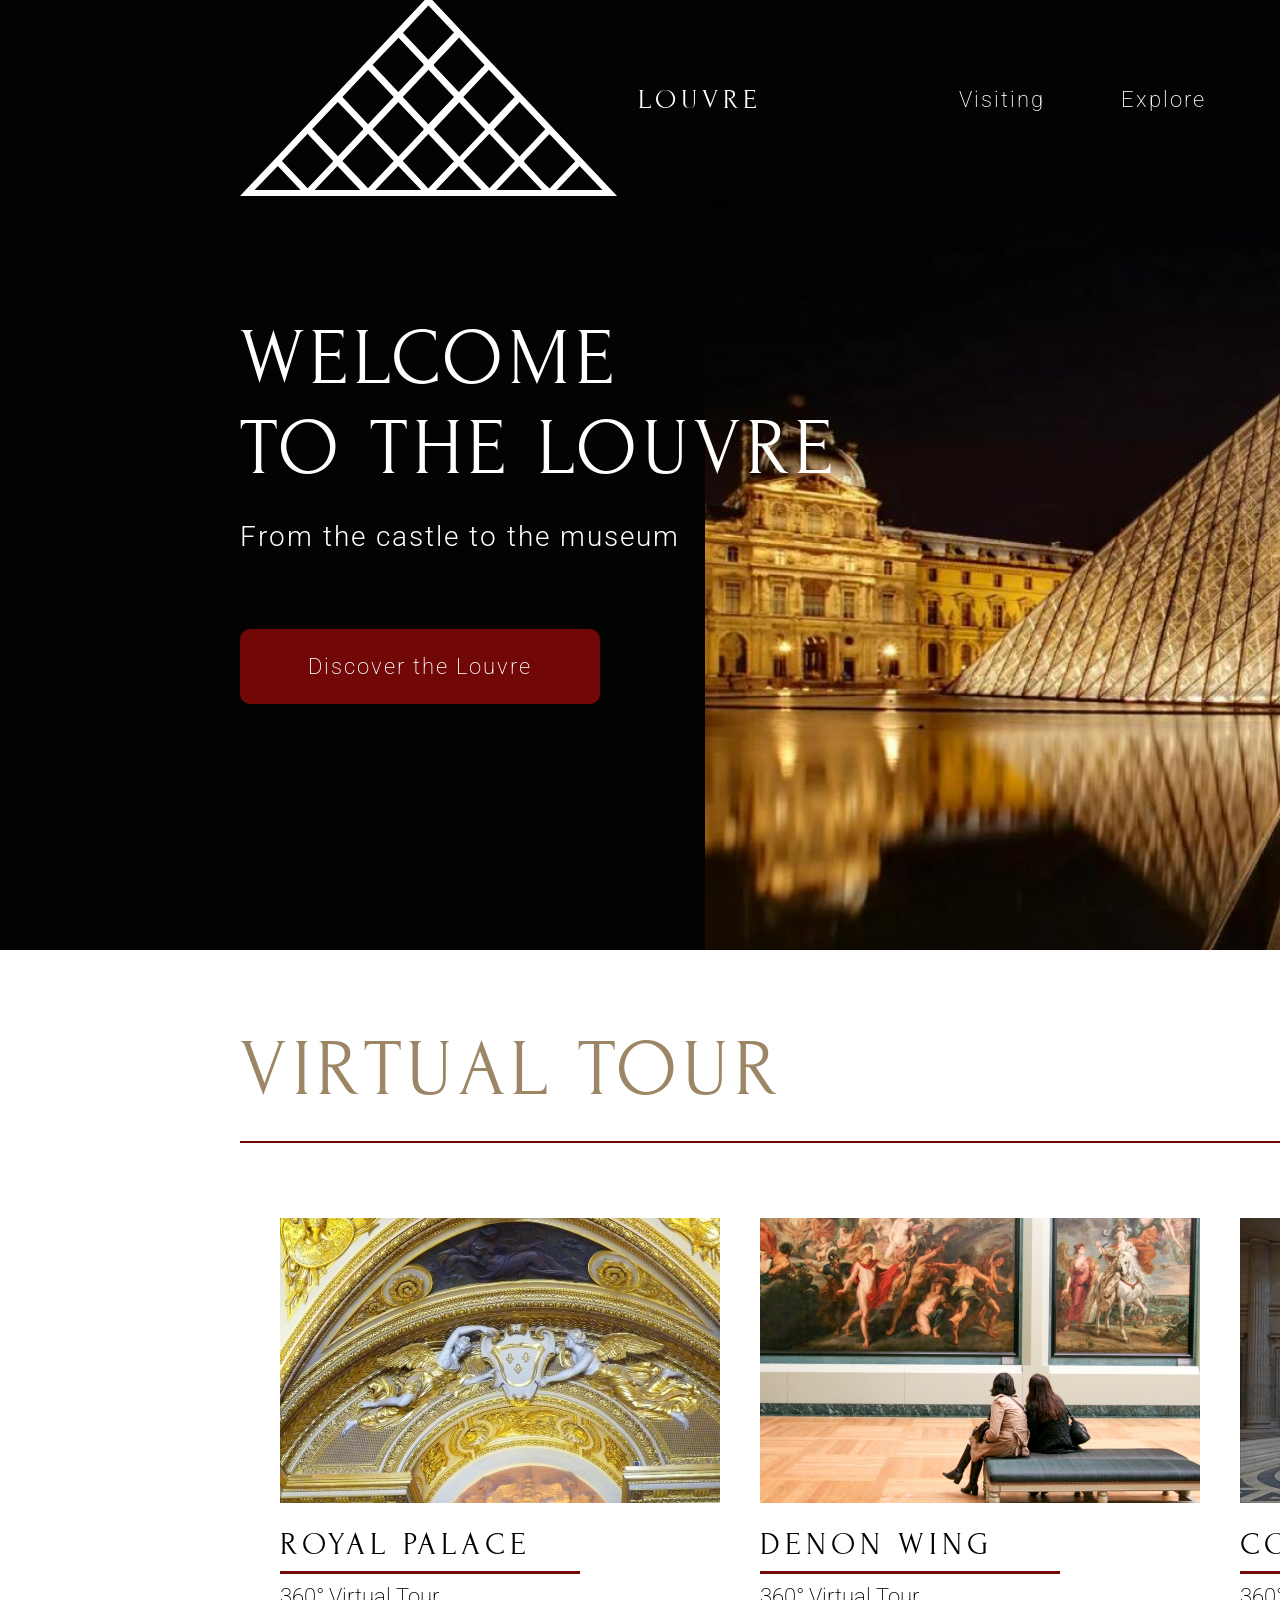
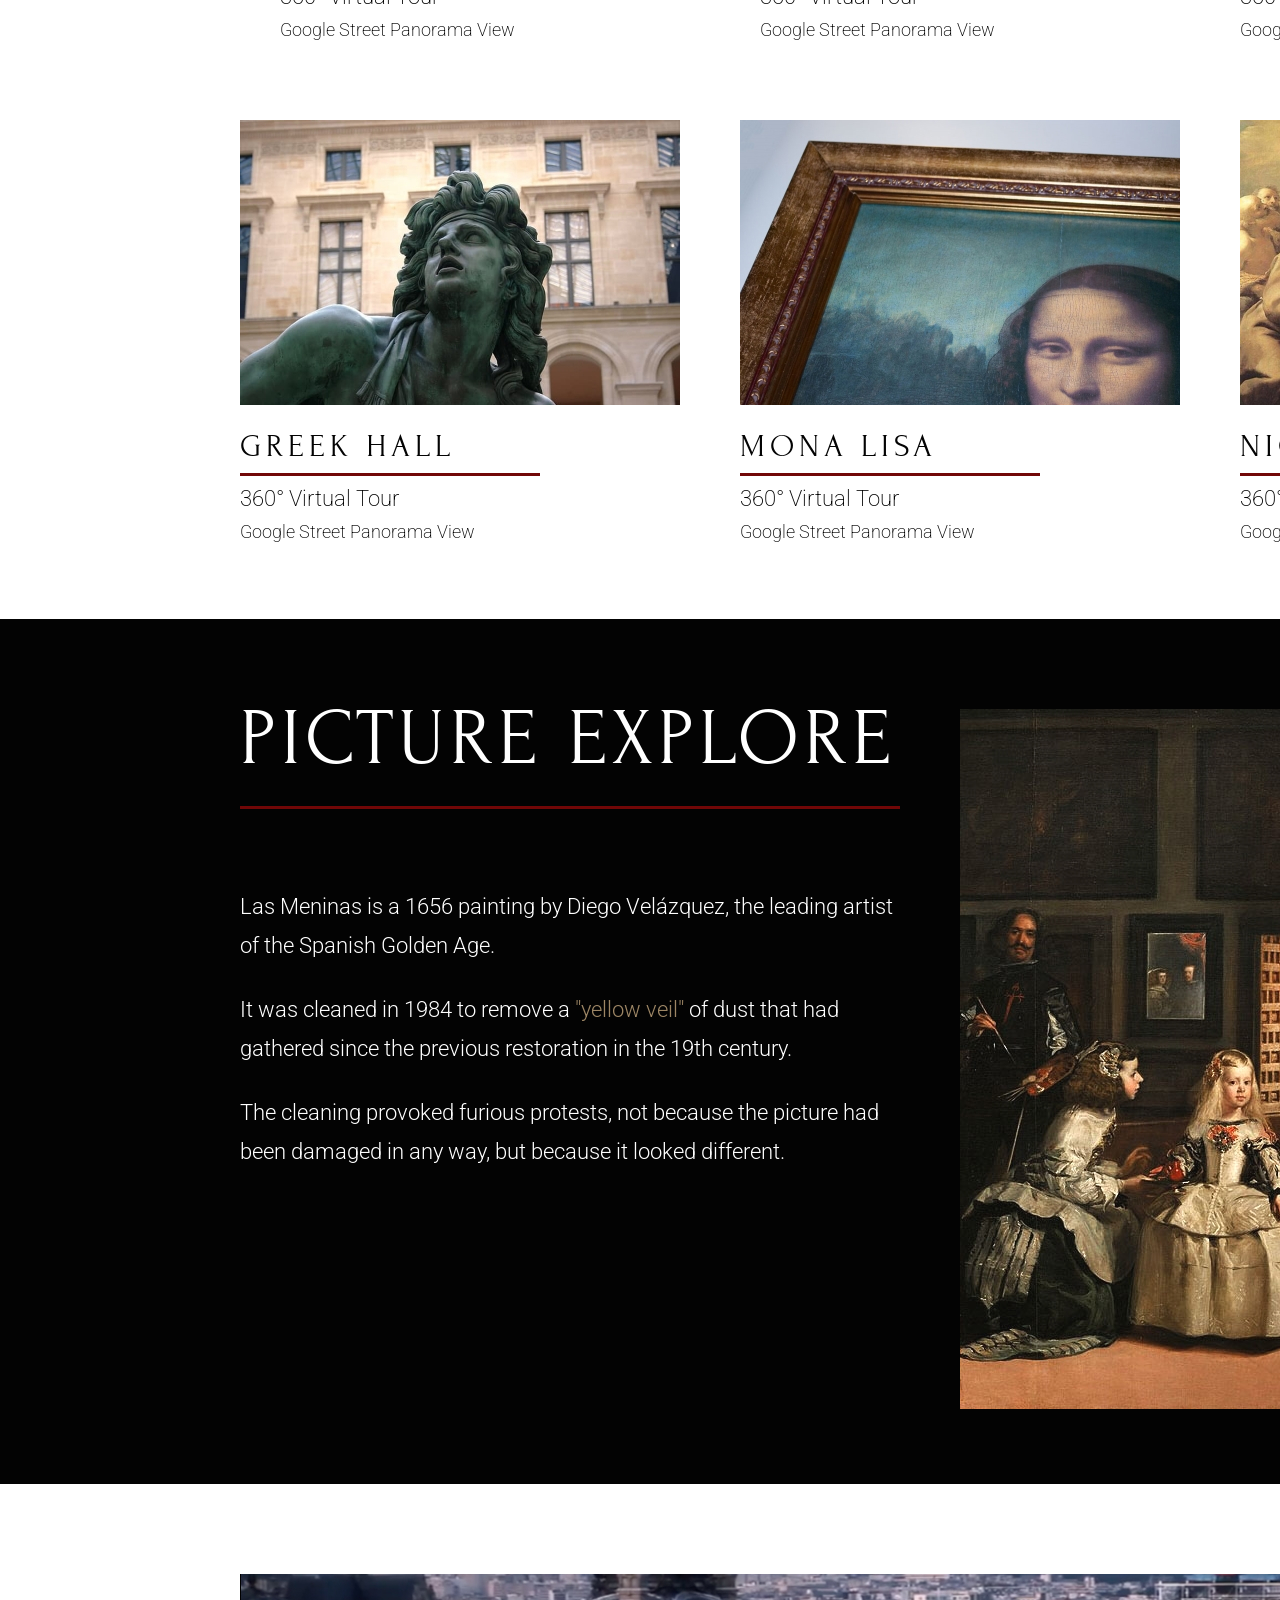
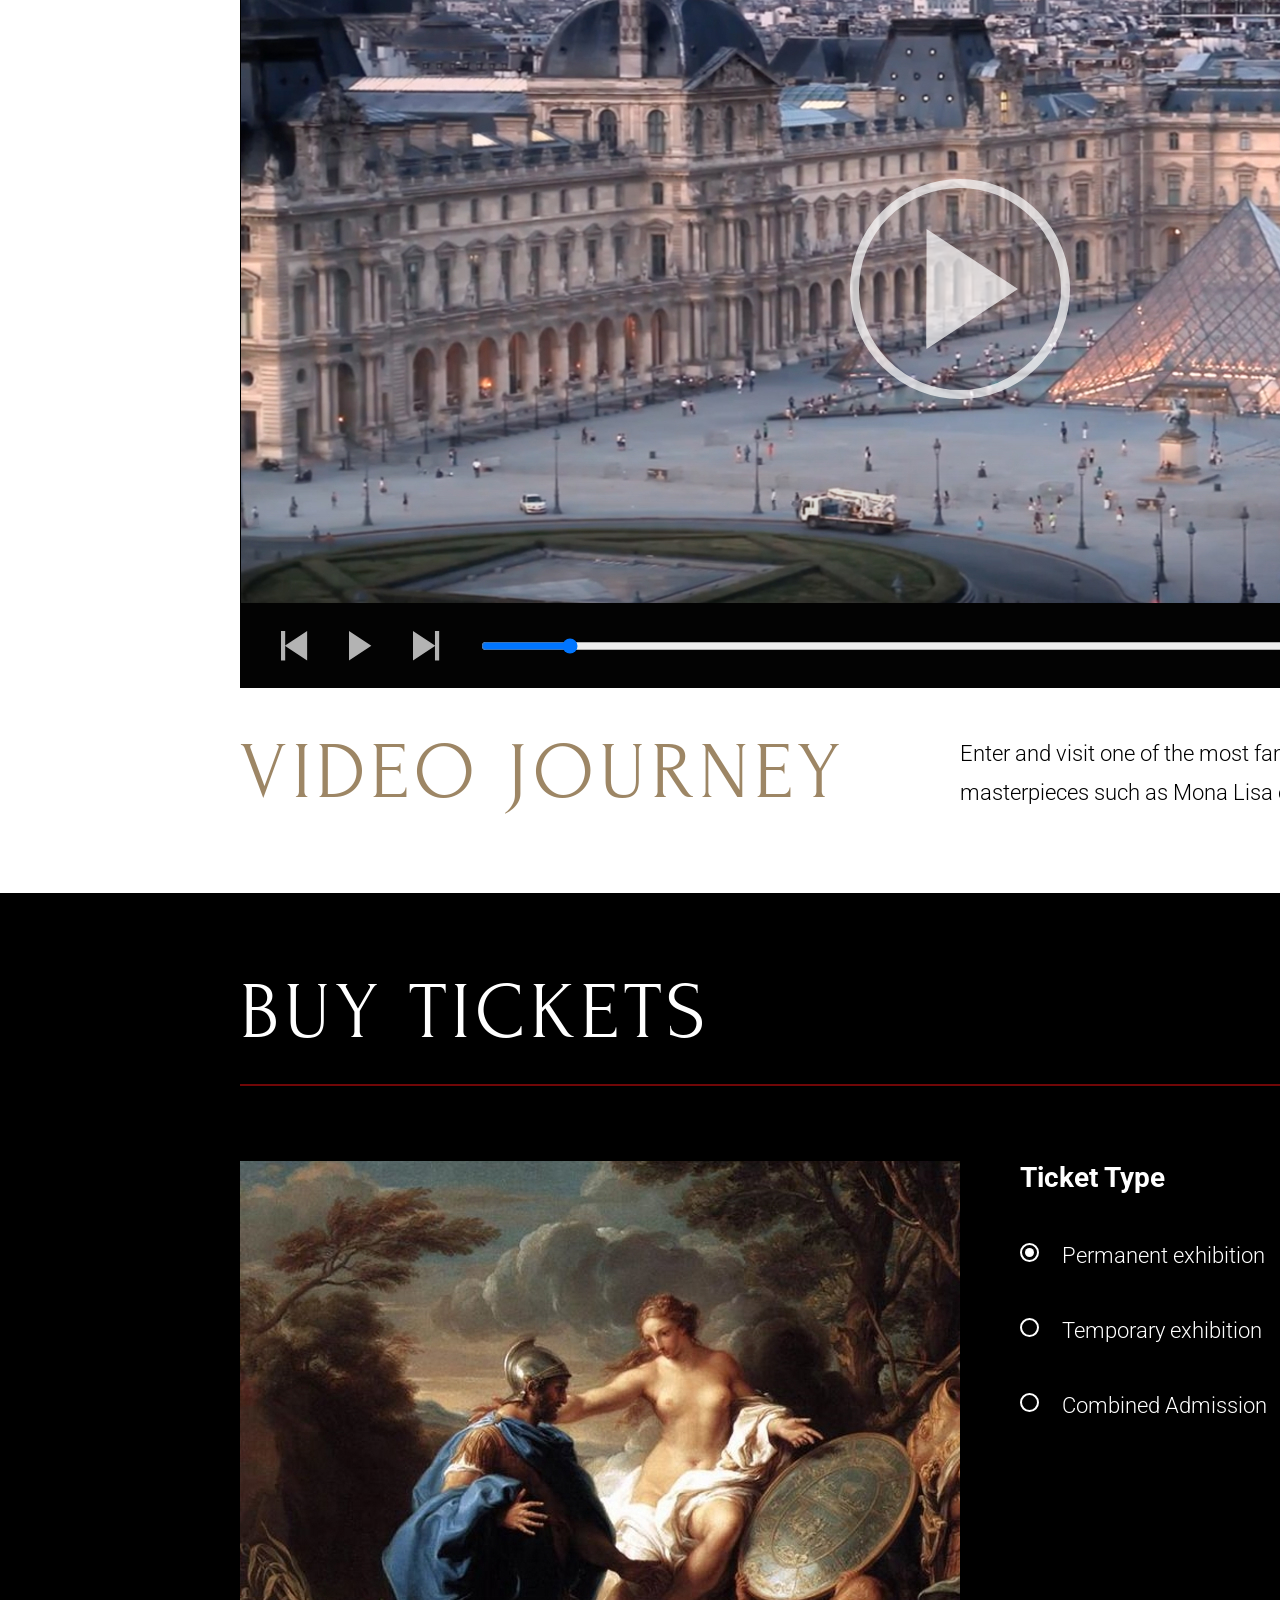
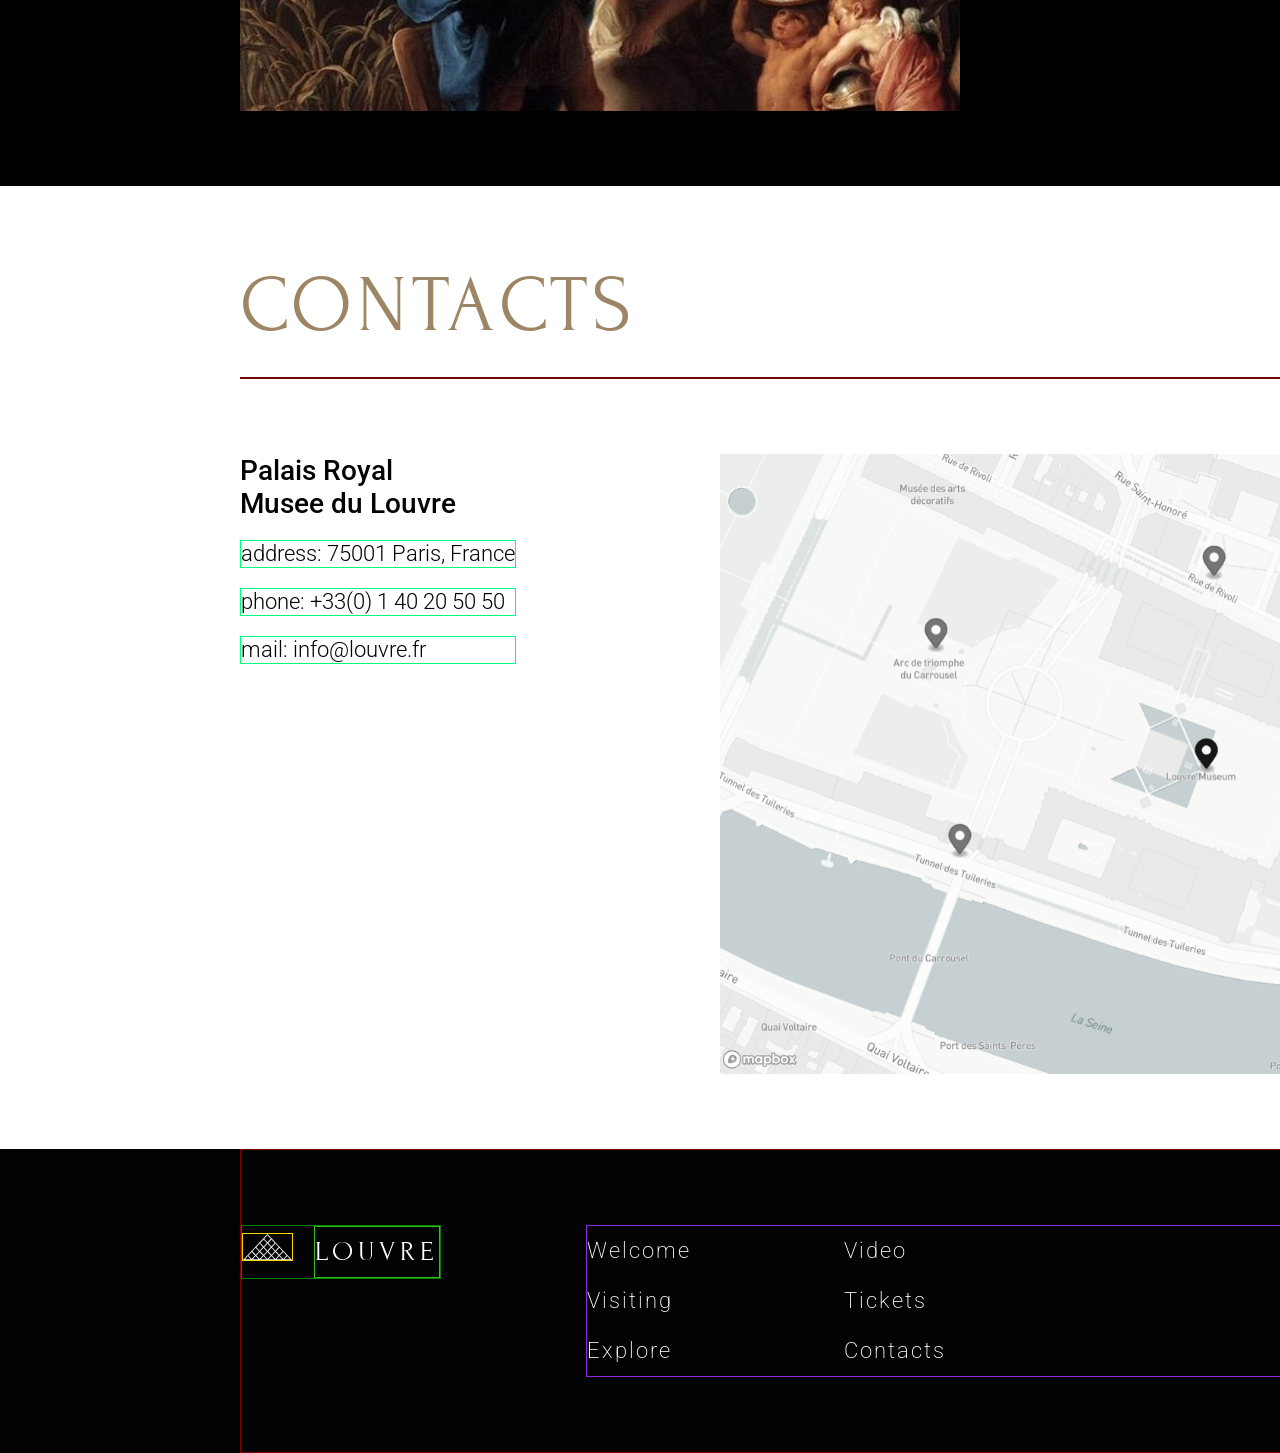
==== commit de31dc23: "feat: add_anchor_scrolling" ====
--- a/museum/index.html
+++ b/museum/index.html
@@ -25,7 +25,7 @@
             <nav>
                 <ul>
                     <li><a href="#anchor_visiting">Visiting</a></li>
-                    <li><a href="#ancor_explore">Explore</a></li>
+                    <li><a href="#anchor_explore">Explore</a></li>
                     <li><a href="#anchor_video">Video</a></li>
                     <li><a href="#anchor_tickets">Tickets</a></li>
                     <li><a href="#anchor_contacts">Contacts</a></li>
@@ -92,6 +92,27 @@
                     </div>
                 </div>
             </section>
+            <a name="anchor_explore">
+                <section class="explore">
+                    <div class="container">
+                        <div class="explore-container-text">
+                            <h2  class="underline-title">picture explore</h2>
+                            <p>
+                                Las Meninas is a 1656 painting by Diego Velázquez, the leading artist of the Spanish Golden Age.
+                            </p>
+                            <p>
+                                It was cleaned in 1984 to remove a <span>"yellow veil"</span> of dust that had gathered since the previous restoration in the 19th century.
+                            </p>
+                            <p>
+                                The cleaning provoked furious protests, not because the picture had been damaged in any way, but because it looked different.
+                            </p>
+                        </div>
+                        <div class="explore-container-img">
+                            <img src="assets/img/pic_explore.jpg">
+                        </div>
+                    </div>
+                </section>
+            </a>
         </a>
         <a name="anchor_video"></a>
         <section class="video">
@@ -271,7 +292,6 @@
                             </a>
                         </li>
                     </ul>
-
                 </div>
             </div>
         </div>
--- a/museum/style.css
+++ b/museum/style.css
@@ -635,6 +635,7 @@
   font-weight: 500;
   line-height: 33px;
   letter-spacing: 0em;
+  color: #030303;
   text-align: left;
 }
 
@@ -645,6 +646,7 @@
   font-weight: 300;
   font-size: 22px;
   line-height: 26px;
+  color: #030303;
   border: 1px solid springgreen;
 }
 .contacts-container-map{
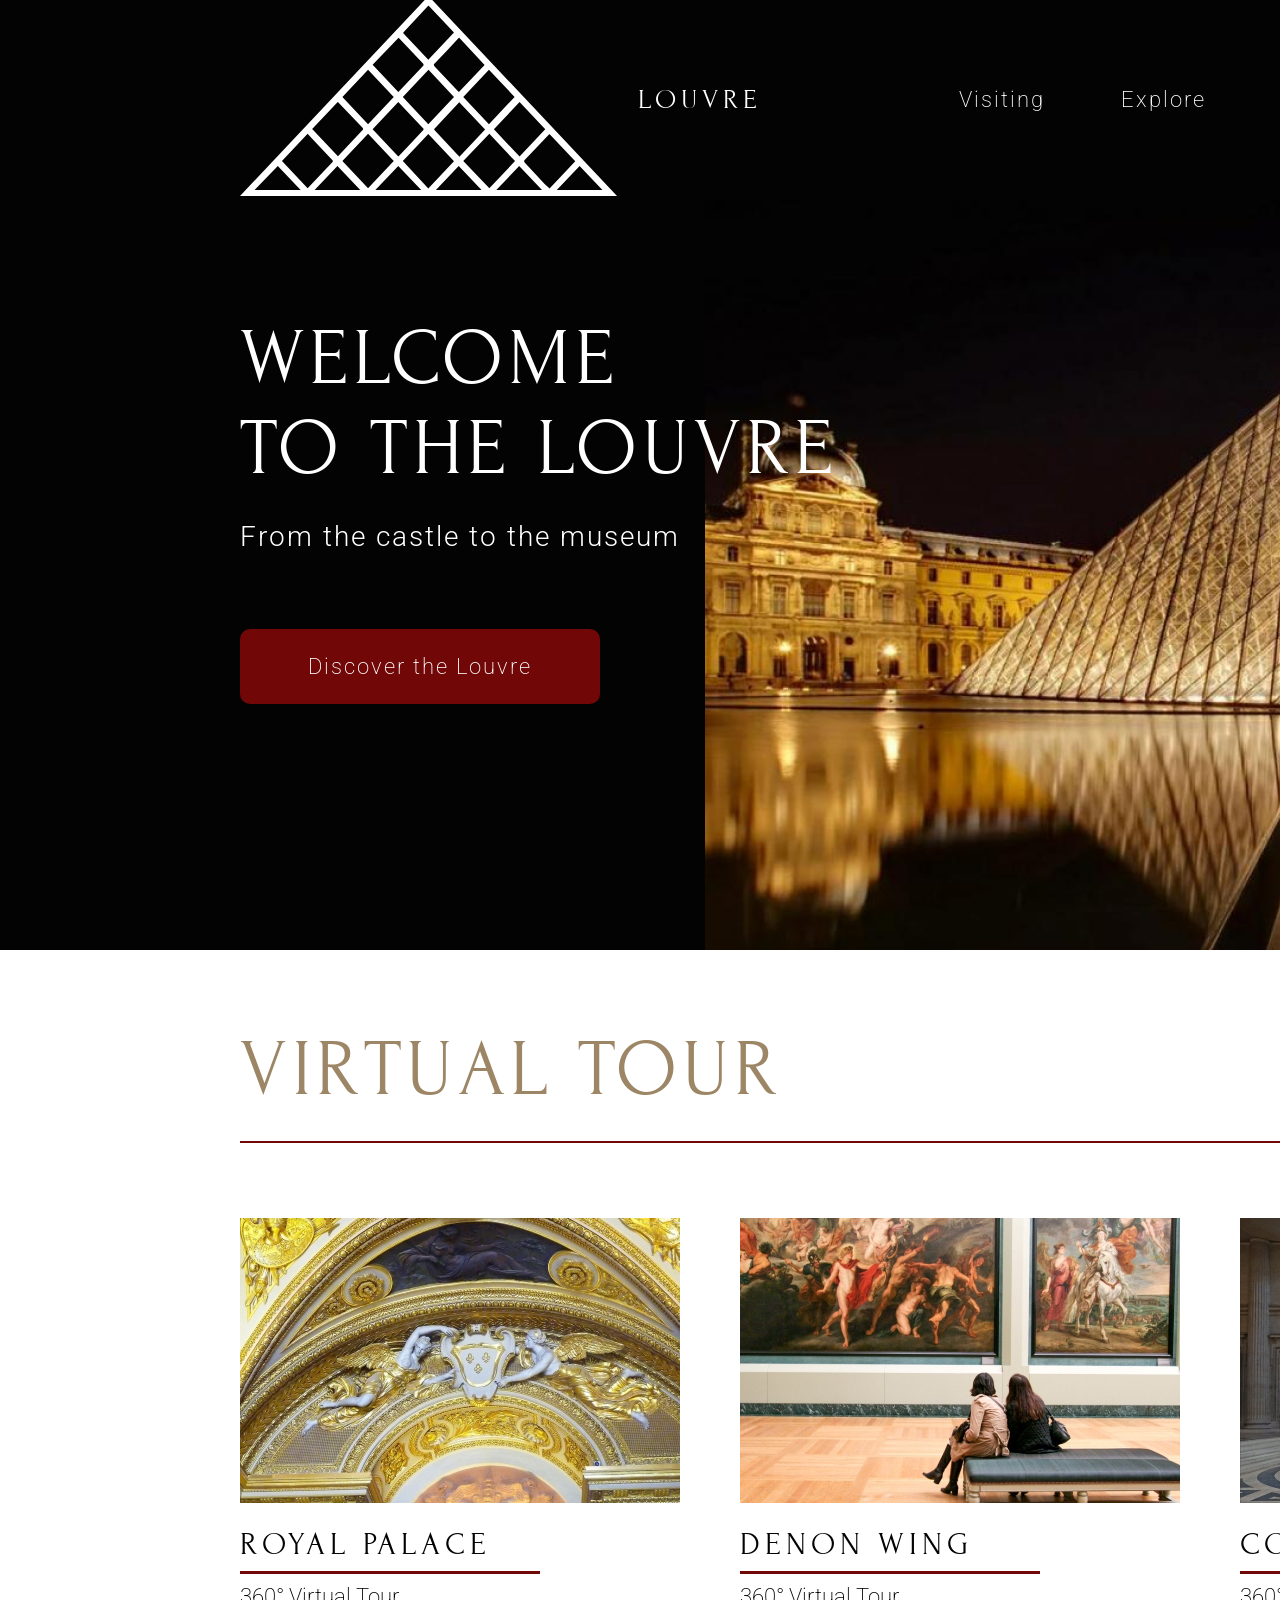
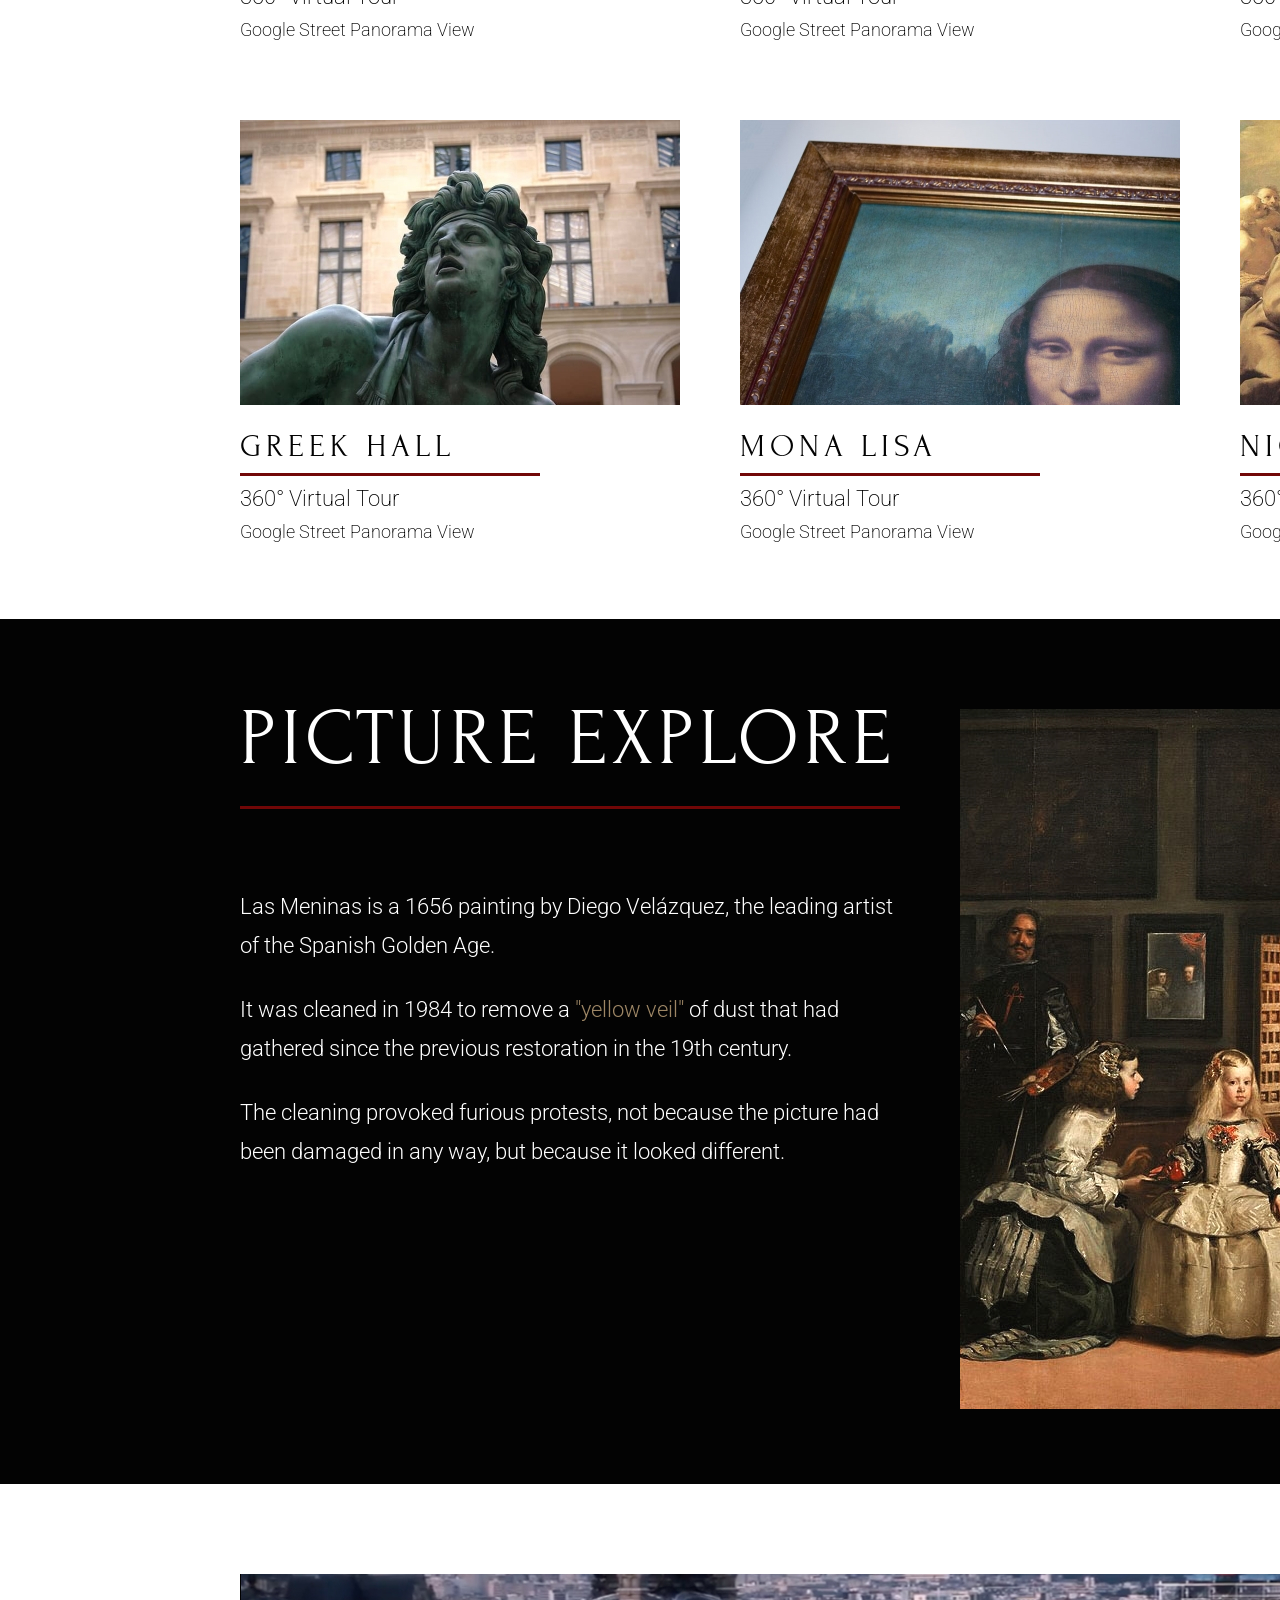
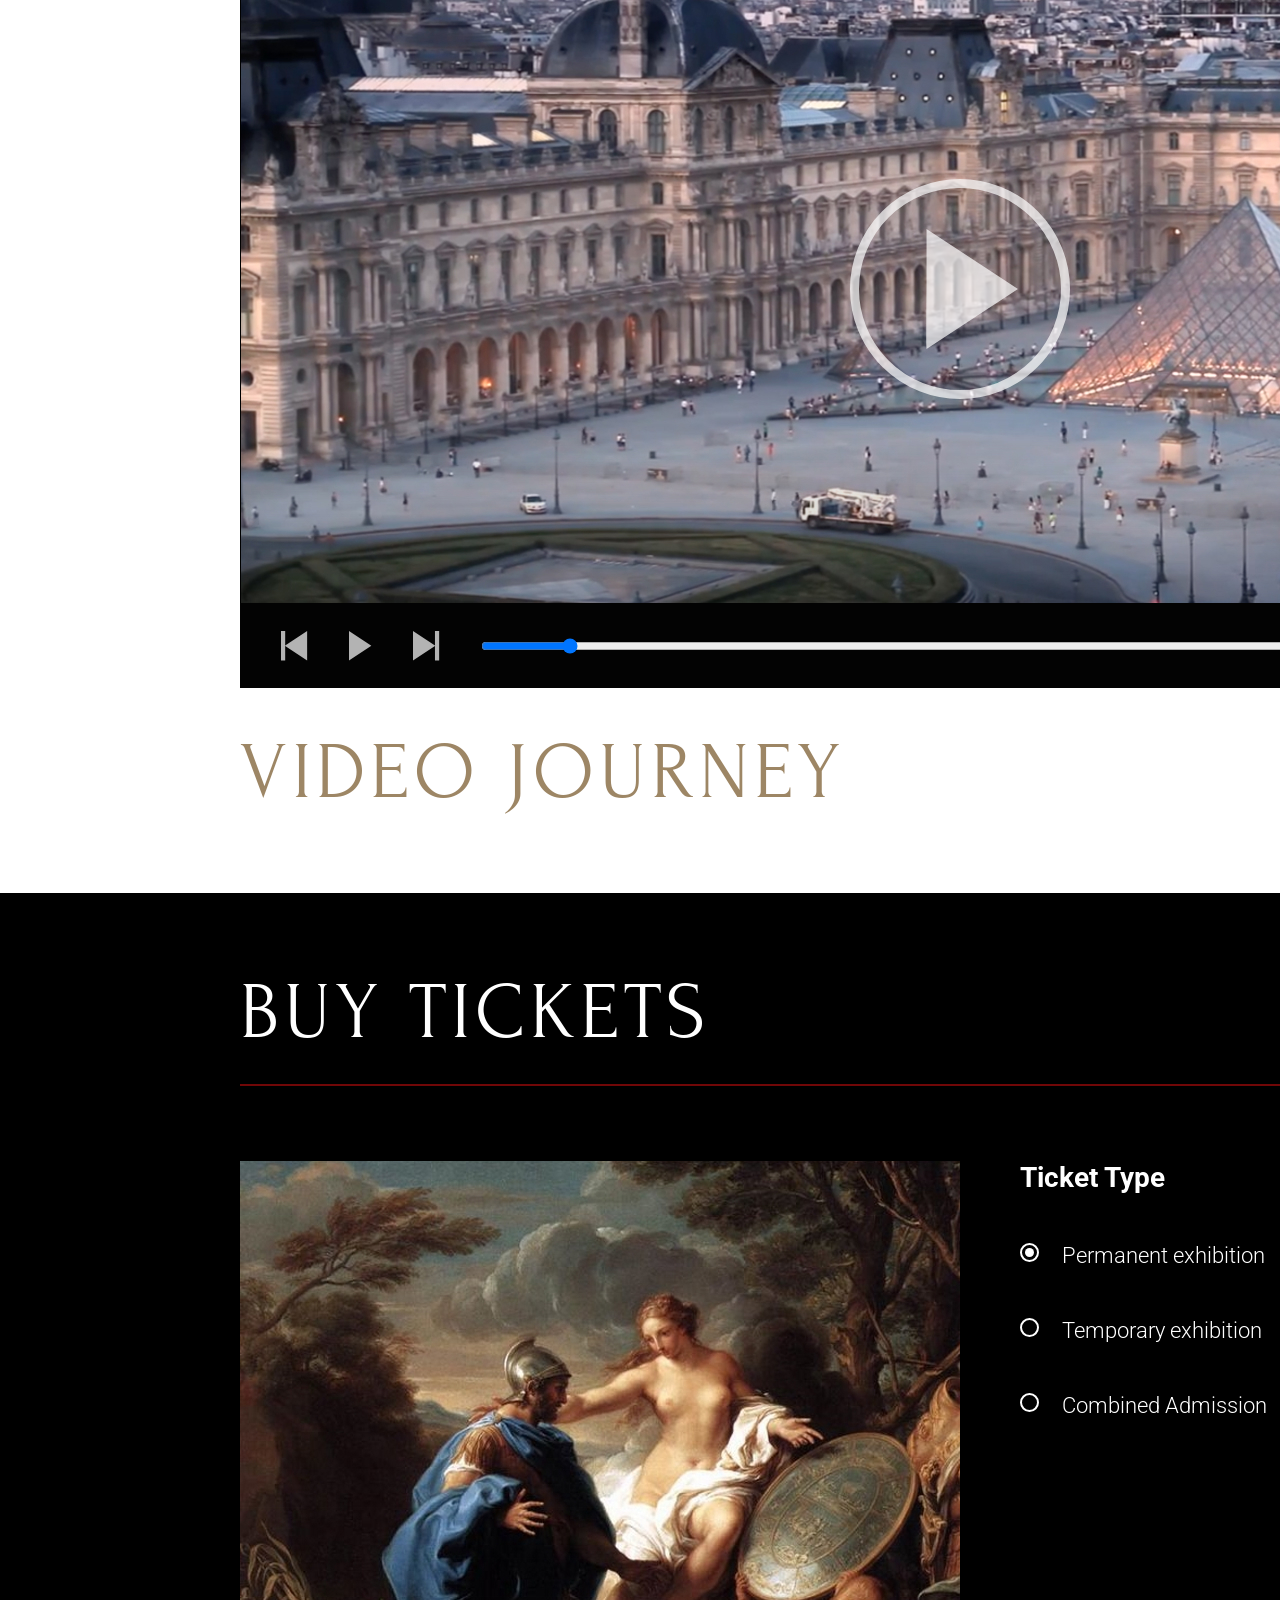
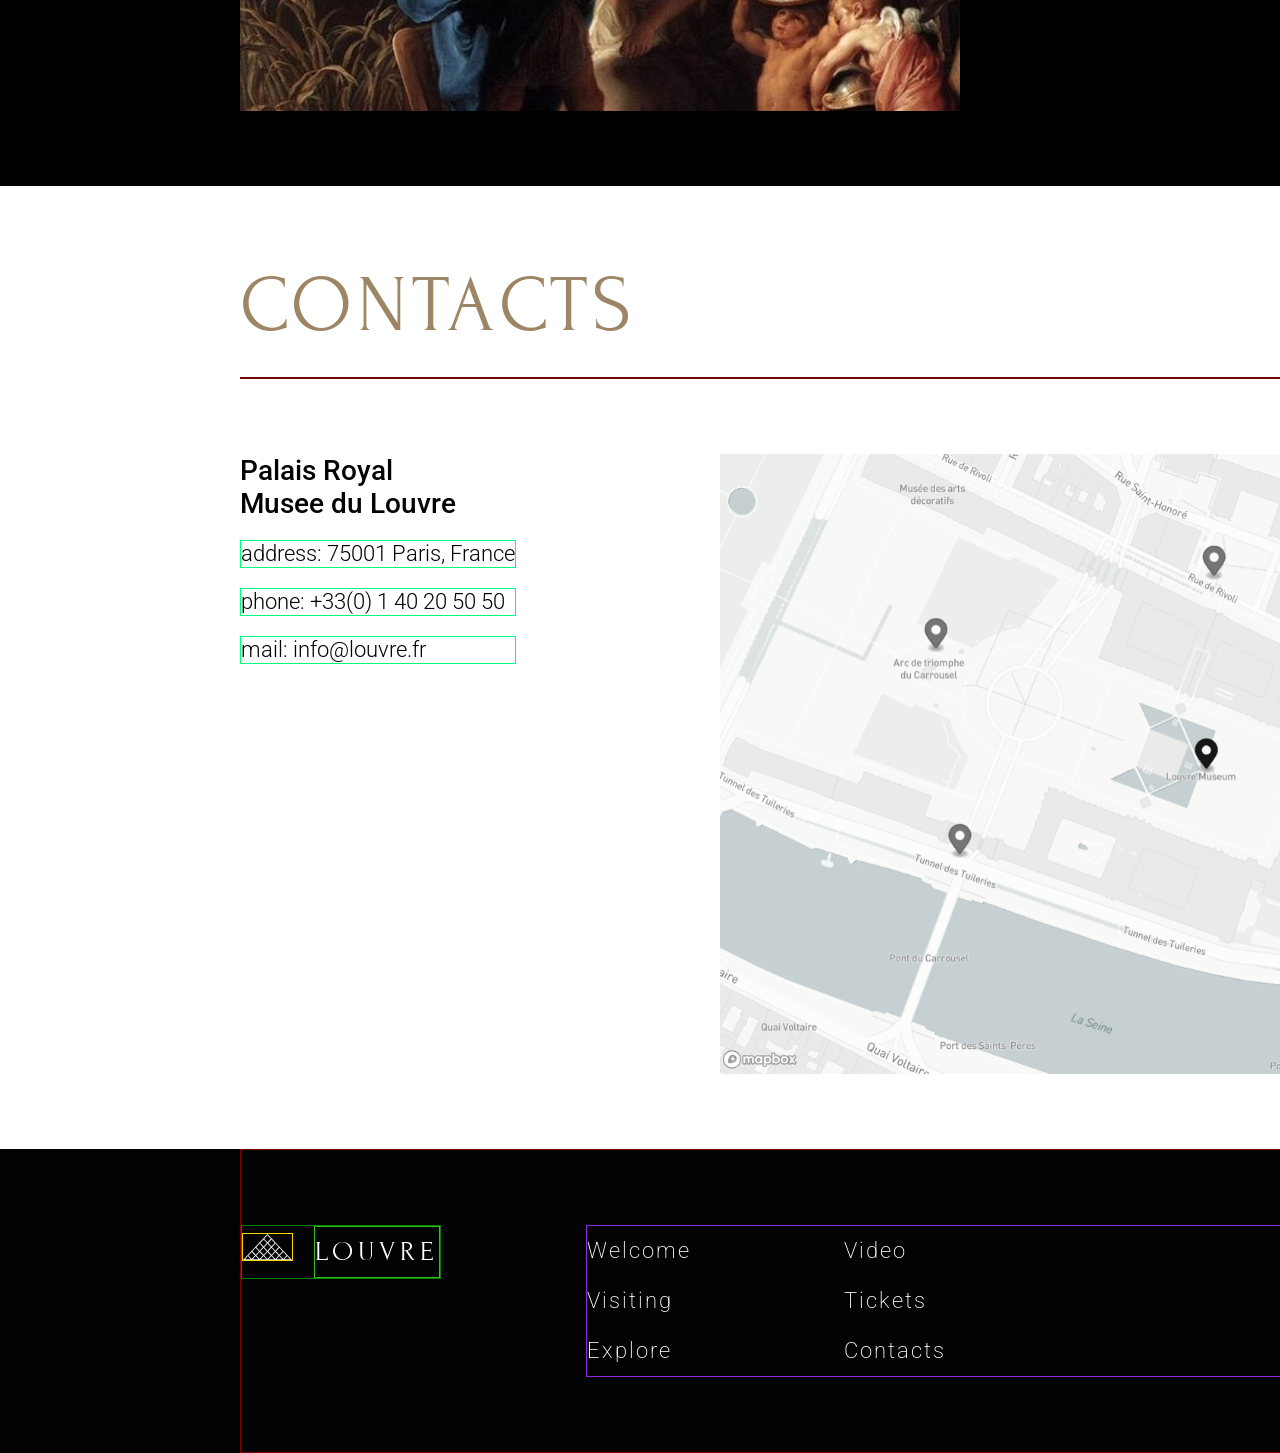
==== commit 5e03bc5a: "fix: section visiting margin" ====
--- a/museum/index.html
+++ b/museum/index.html
@@ -46,8 +46,9 @@
             </div>
             <div class="welcome-right-block"></div>
         </section>
-        <a name ="anchor_visiting">
+        
             <section class="visiting">
+                <a name="anchor_visiting"></a>
                 <div class="container">
                     <div>
                         <h2 class="underline-title-long">virtual tour</h2>
@@ -79,7 +80,7 @@
                         </a>
                         <a href="mona-lisa">
                             <img src="assets/img/visiting/Rectangle-4.jpg" alt="mona-lisa">
-                            <h3>mona lisa</h3>
+                              <h3>mona lisa</h3>
                             <p>360° Virtual Tour</p>
                             <p>Google Street Panorama View</p>
                         </a>
@@ -91,6 +92,7 @@
                         </a>
                     </div>
                 </div>
+        
             </section>
             <a name="anchor_explore">
                 <section class="explore">
@@ -113,47 +115,45 @@
                     </div>
                 </section>
             </a>
-        </a>
-        <a name="anchor_video"></a>
-        <section class="video">
-            <div class="container">
-                <div class="video-block">
-                    <video src="./assets/video/video.mp4" poster="assets/img/video.jpg" control="controls">
-                    </video>
-                    <div class="video-block-icon-play">
-                        <div class="video-block-icon-play-wraper">
-                            <img src="./assets/svg/triangle_for_play_mp4.svg" alt="play">
-                        </div>
-                    </div>
-                    <div class="video-block-controls">
-                        <div class="back video-item">
-                            <img src="./assets/svg/video_controls/triangle_back.svg" alt="triangle_back">
-                        </div>
-                        <div class="play video-item">
-                            <img src="./assets/svg/video_controls/triangle_play.svg" alt="triangle_play">
-                        </div>
-                        <div class="forward video-item">
-                            <img src="./assets/svg/video_controls/triangle_forward.svg" alt="triangle_forward">
-                        </div>
-                        <input type="range" value="10" min="0" max="100" step="1" class="progress video-item">
-                        <div class="video-item">
-                            <img src="./assets/svg/video_controls/volume_icon.svg" alt="volume_icon">
-                        </div>
-                        <input type="range" value="20" min="0" max="100" step="1" class="progress volume video-item">
-                        <div class="fullscreen video-item">
-                            <img src="./assets/svg/video_controls/fullscreen_icon.svg" alt="fullscreen_icon">
-                        </div>
-                    </div>
-                    <div class="video-container-text">
-                        <h2>video journey</h2>
-                        <p>
-                            Enter and visit one of the most famous museums in the world and enjoy masterpieces such as
-                            Mona Lisa or Hammurabi's Code
-                        </p>
-                    </div>
-                </div>
-            </div>
-        </section>
+        <a name="anchor_video">
+            <section class="video">
+                <div class="container">
+                    <div class="video-block">
+                        <video src="./assets/video/video.mp4" poster="assets/img/video.jpg" control="controls"></video>
+                        <div class="video-block-icon-play">
+                            <div class="video-block-icon-play-wraper">
+                                <img src="./assets/svg/triangle_for_play_mp4.svg" alt="play">
+                            </div>
+                        </div>
+                        <div class="video-block-controls">
+                            <div class="back video-item">
+                                <img src="./assets/svg/video_controls/triangle_back.svg" alt="triangle_back">
+                            </div>
+                            <div class="play video-item">
+                                <img src="./assets/svg/video_controls/triangle_play.svg" alt="triangle_play">
+                            </div>
+                            <div class="forward video-item">
+                                <img src="./assets/svg/video_controls/triangle_forward.svg" alt="triangle_forward">
+                            </div>
+                            <input type="range" value="10" min="0" max="100" step="1" class="progress video-item">
+                            <div class="video-item">
+                                <img src="./assets/svg/video_controls/volume_icon.svg" alt="volume_icon">
+                            </div>
+                            <input type="range" value="20" min="0" max="100" step="1" class="progress volume video-item">
+                            <div class="fullscreen video-item">
+                                <img src="./assets/svg/video_controls/fullscreen_icon.svg" alt="fullscreen_icon">
+                            </div>
+                        </div>
+                        <div class="video-container-text">
+                            <h2>video journey</h2>
+                            <p>
+                                Enter and visit one of the most famous museums in the world and enjoy masterpieces such as
+                                Mona Lisa or Hammurabi's Code
+                            </p>
+                        </div>
+                    </div>
+                </div>
+            </section>
         </a>
         <a name="anchor_tickets">
             <section class="tickets">
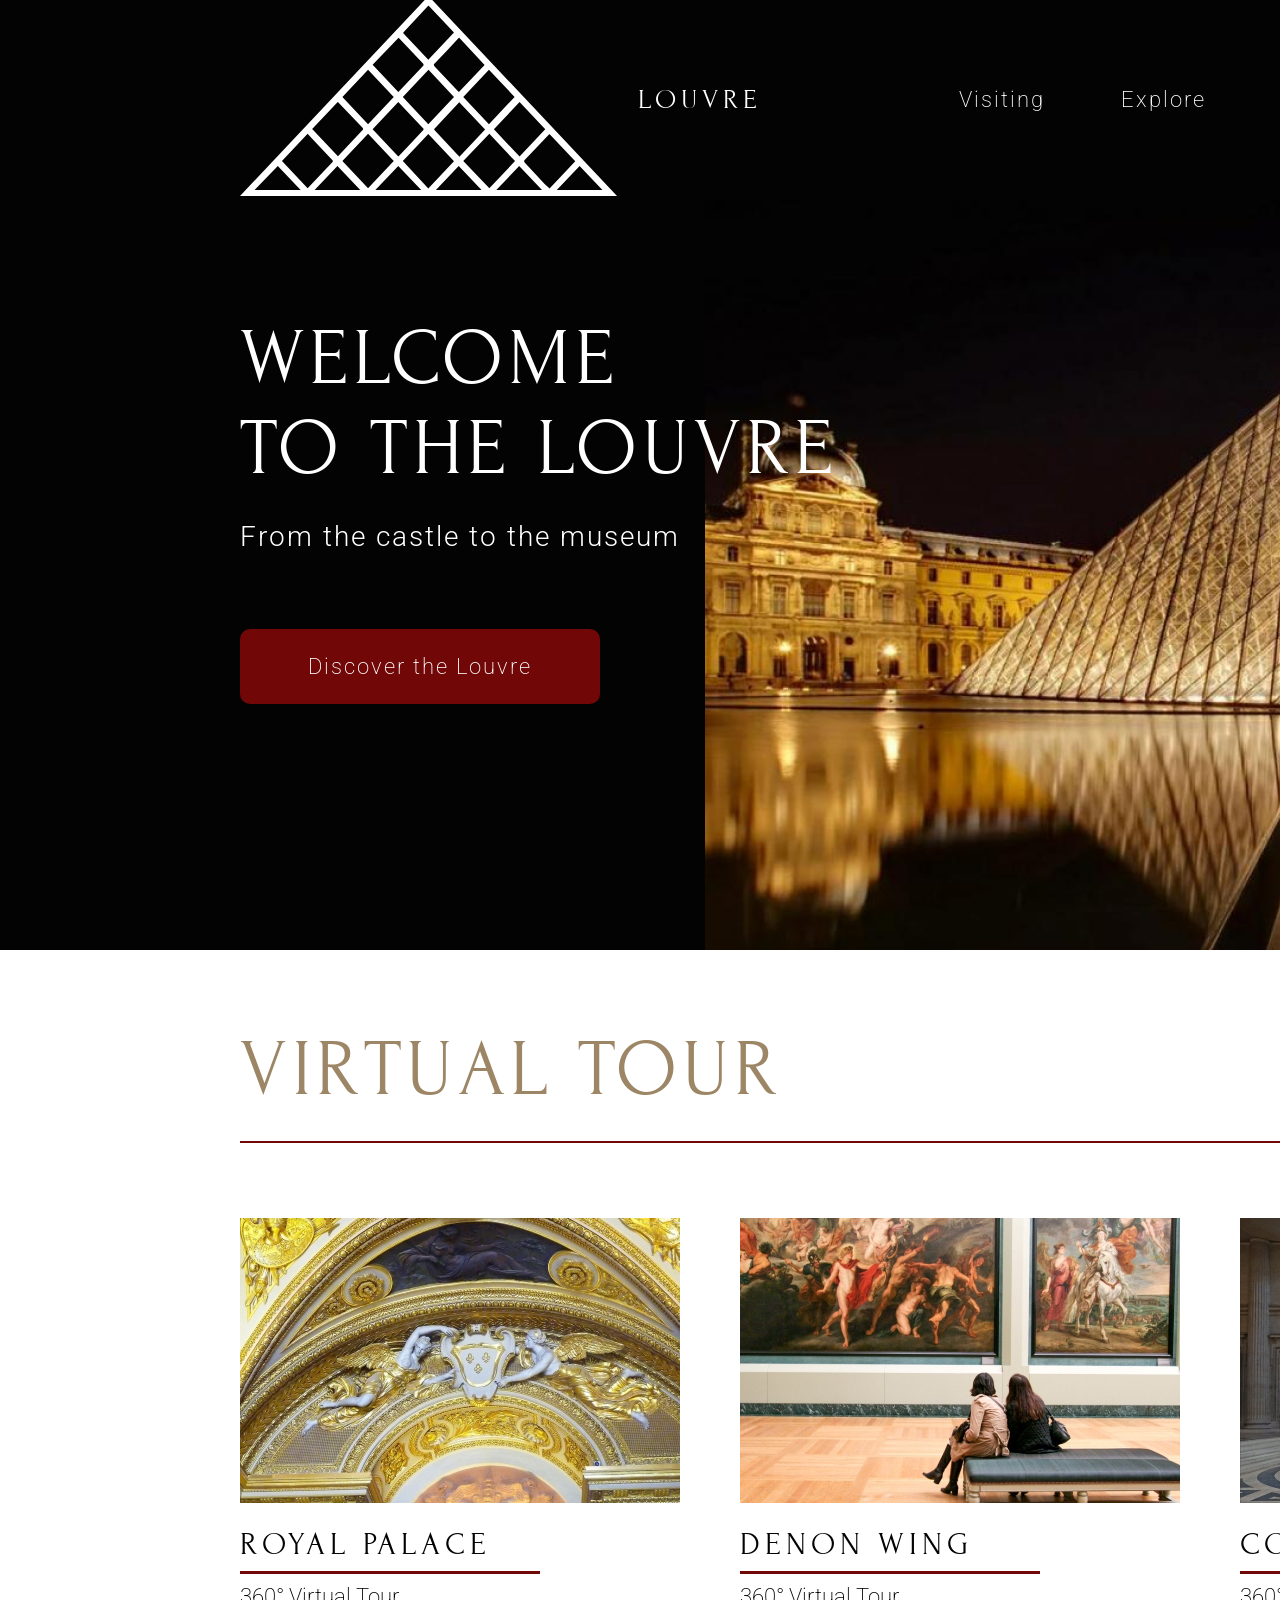
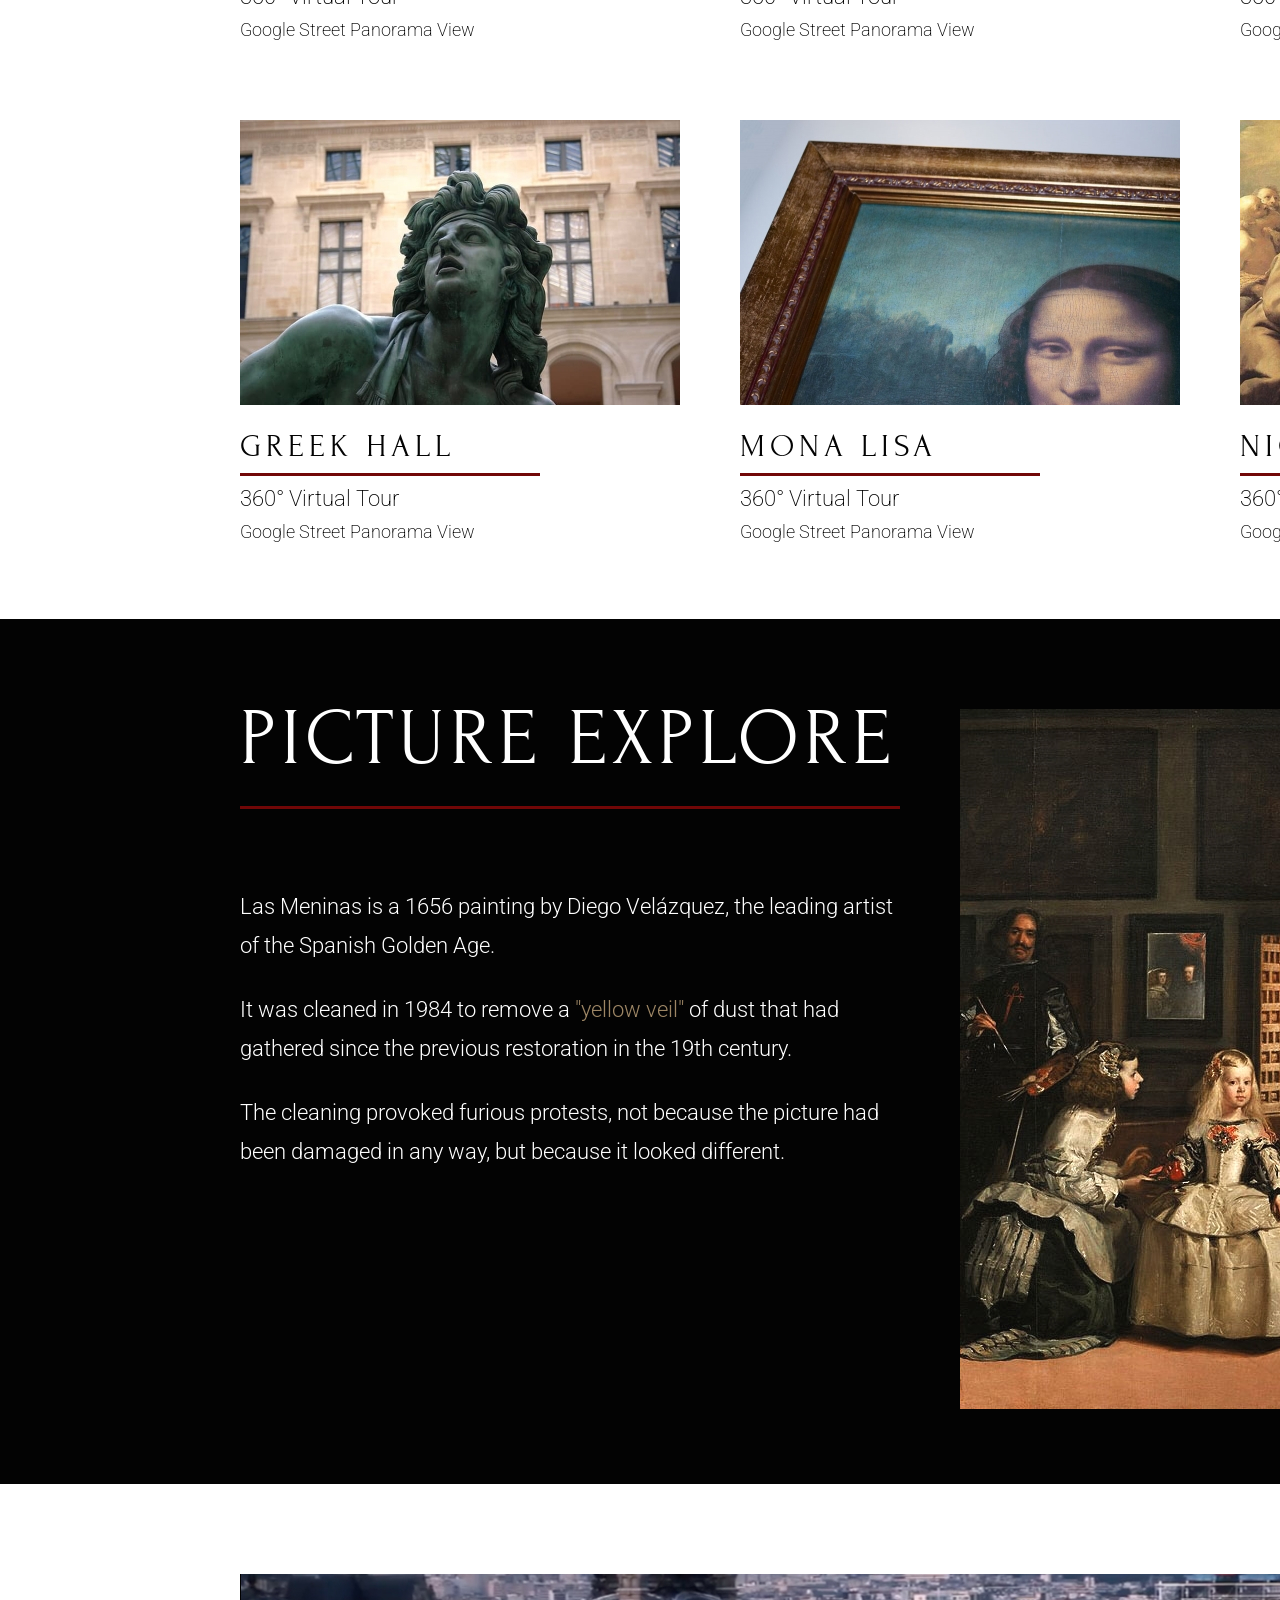
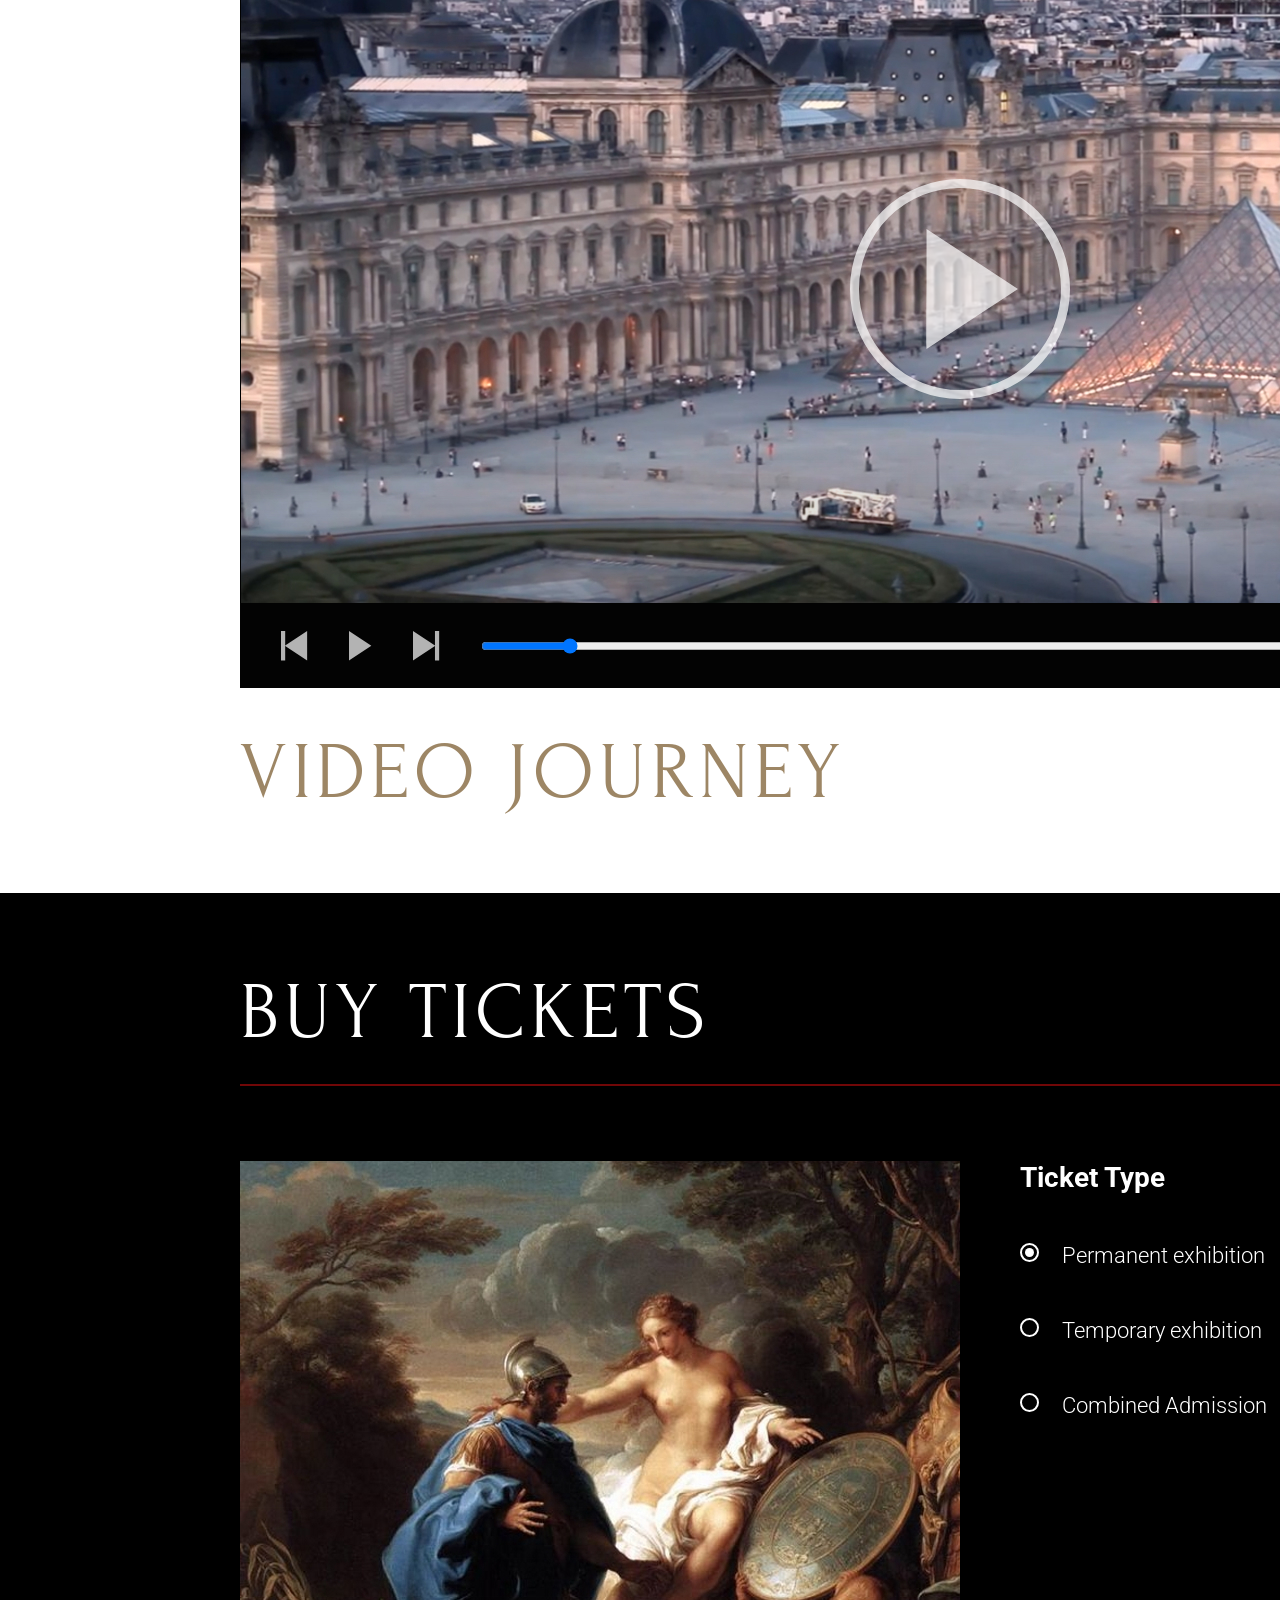
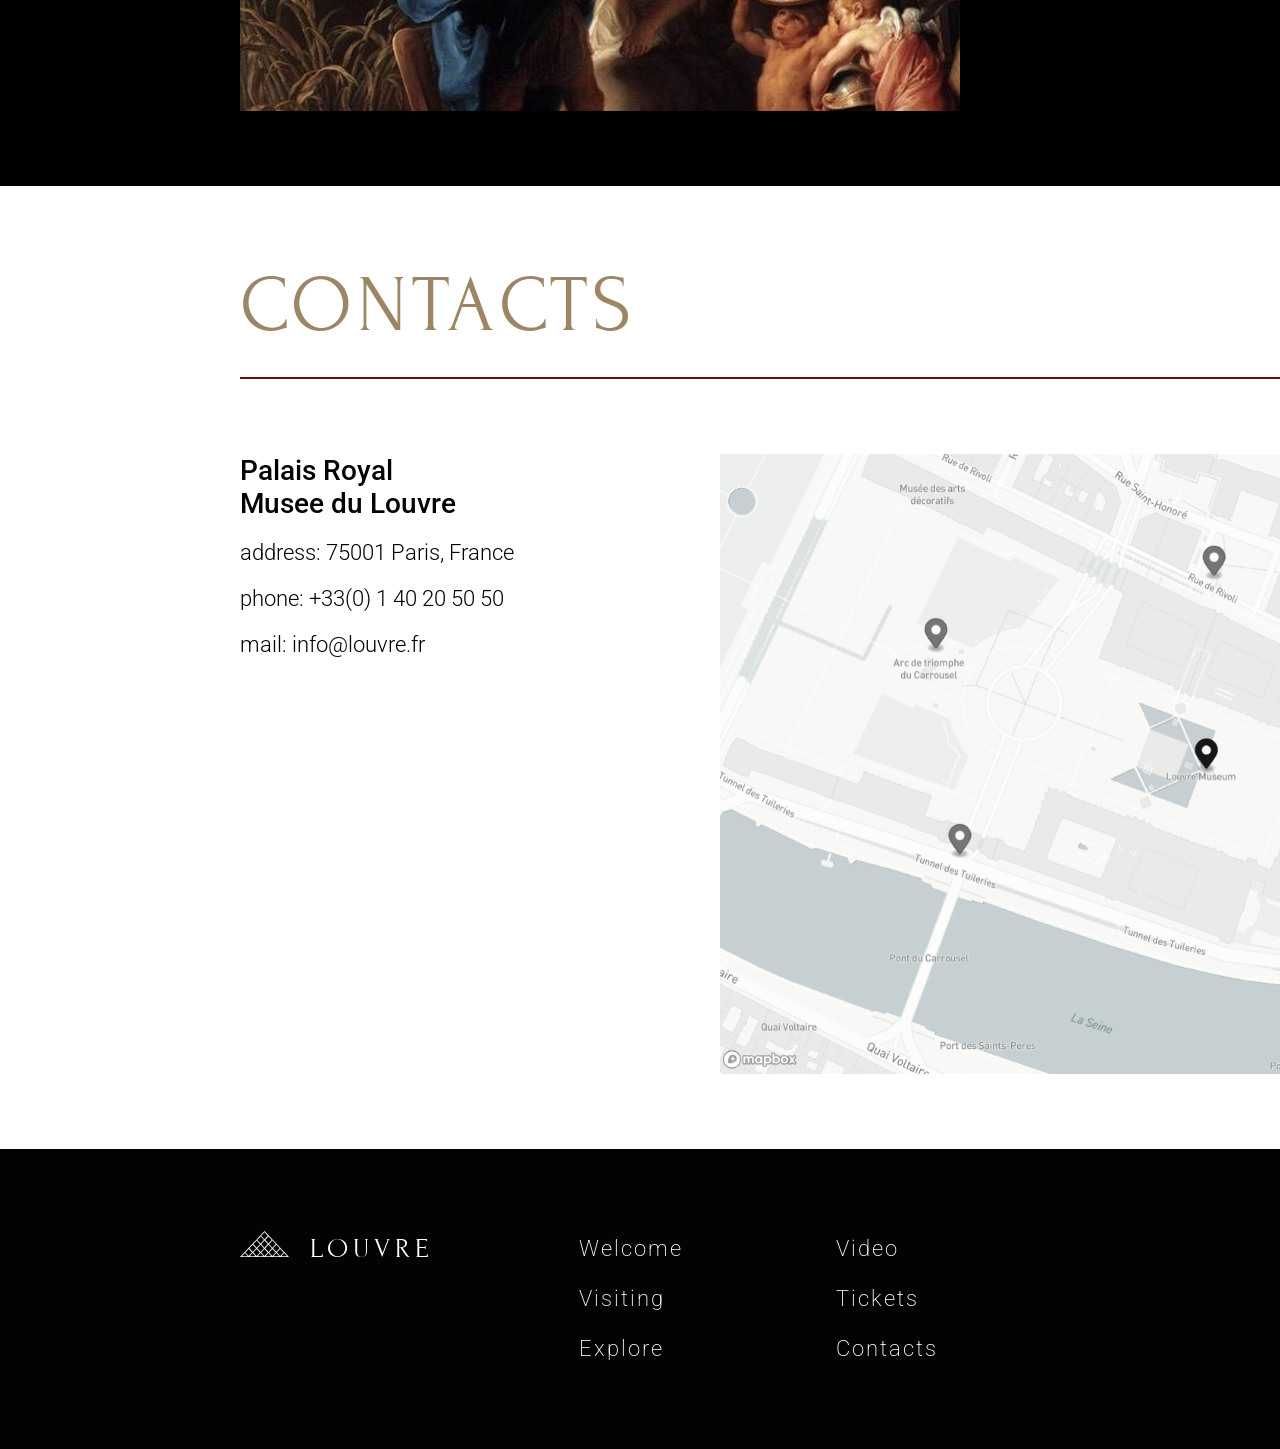
==== commit 1502b35e: "feat: link:hover footer-nav" ====
--- a/museum/index.html
+++ b/museum/index.html
@@ -35,17 +35,19 @@
         </div>
     </header>
     <main>
-        <section class="welcome">
-            <div class="container">
-                <div class="welcome-left-block">
-                    <div class="welcome-item">welcome</div>
-                    <div class="to-the-louvre-item">to the louvre</div>
-                    <div class="from-the-castle-item">From the castle to the museum</div>
-                    <div class="button"><span>Discover the Louvre</span></div>
-                </div>
-            </div>
-            <div class="welcome-right-block"></div>
-        </section>
+        <a name="anchcor_welcome">
+            <section class="welcome">
+                <div class="container">
+                    <div class="welcome-left-block">
+                        <div class="welcome-item">welcome</div>
+                        <div class="to-the-louvre-item">to the louvre</div>
+                        <div class="from-the-castle-item">From the castle to the museum</div>
+                        <div class="button"><span>Discover the Louvre</span></div>
+                    </div>
+                </div>
+                <div class="welcome-right-block"></div>
+            </section>
+        </a>
         
             <section class="visiting">
                 <a name="anchor_visiting"></a>
@@ -230,14 +232,14 @@
             </div>
             <div class="footer-container-nav">
                 <ul class="footer-container-nav-item-1">
-                    <li><a href="">Welcome</a></li>
-                    <li><a href="">Visiting</a></li>
-                    <li><a href="">Explore</a></li>
+                    <li><a href="#anchcor_welcome">Welcome</a></li>
+                    <li><a href="#anchor_visiting">Visiting</a></li>
+                    <li><a href="#anchor_explore">Explore</a></li>
                 </ul>
                 <ul class="footer-container-nav-item-2">
-                    <li><a href="">Video</a></li>
-                    <li><a href="">Tickets</a></li>
-                    <li><a href="">Contacts</a></li>
+                    <li><a href="#anchor_video">Video</a></li>
+                    <li><a href="#anchor_tickets">Tickets</a></li>
+                    <li><a href="#anchor_contacts">Contacts</a></li>
                 </ul>
                 <div class="footer-socials">
                     <ul>
--- a/museum/style.css
+++ b/museum/style.css
@@ -647,7 +647,6 @@
   font-size: 22px;
   line-height: 26px;
   color: #030303;
-  border: 1px solid springgreen;
 }
 .contacts-container-map{
   width: 960px;
@@ -663,8 +662,6 @@
   flex-direction: row;
   align-items: flex-start;
   padding: 75px 0 75px 0;
-  border: 1px solid rgb(128, 0, 0);
-
 }
 .footer-container-nav{
   display: flex;
@@ -677,12 +674,9 @@
   line-height: 50px;
   letter-spacing: 2px;
   text-align: left;
-  color: #FFFFFF;
-  border: 1px solid red;
-  
+  color: #FFFFFF;  
 }
 .footer-container-logo{
-  
   display: flex;
   flex-direction: row;
   align-items: center;
@@ -696,14 +690,11 @@
   text-align: left;
   color: #FFFFFF;
   text-transform: uppercase;
-  border: 1px solid green;
 }
 .footer-container-logo-text{
-  border: 1px solid rgb(53, 190, 25);
   margin-left: 21px;
 }
 .footer-container-logo img {
-  border: 1px solid gold;
   width: 49px;
   height: 26px;
   line-height: 50px;
@@ -712,7 +703,6 @@
 }
 .footer-container-nav {
   margin-left: 145px;
-  border: 1px solid blueviolet
 }
 .footer-container-nav-item-2 {
   margin-left: 153px;
@@ -721,9 +711,7 @@
 .footer-socials{
   width: 336px;
   margin-left: 398px;
-  border: 1px solid rgb(233, 236, 10);
-  display: flex;
-  /* justify-content: flex-end; */
+  display: flex;
 }
 .footer-socials ul {
   display: flex;
